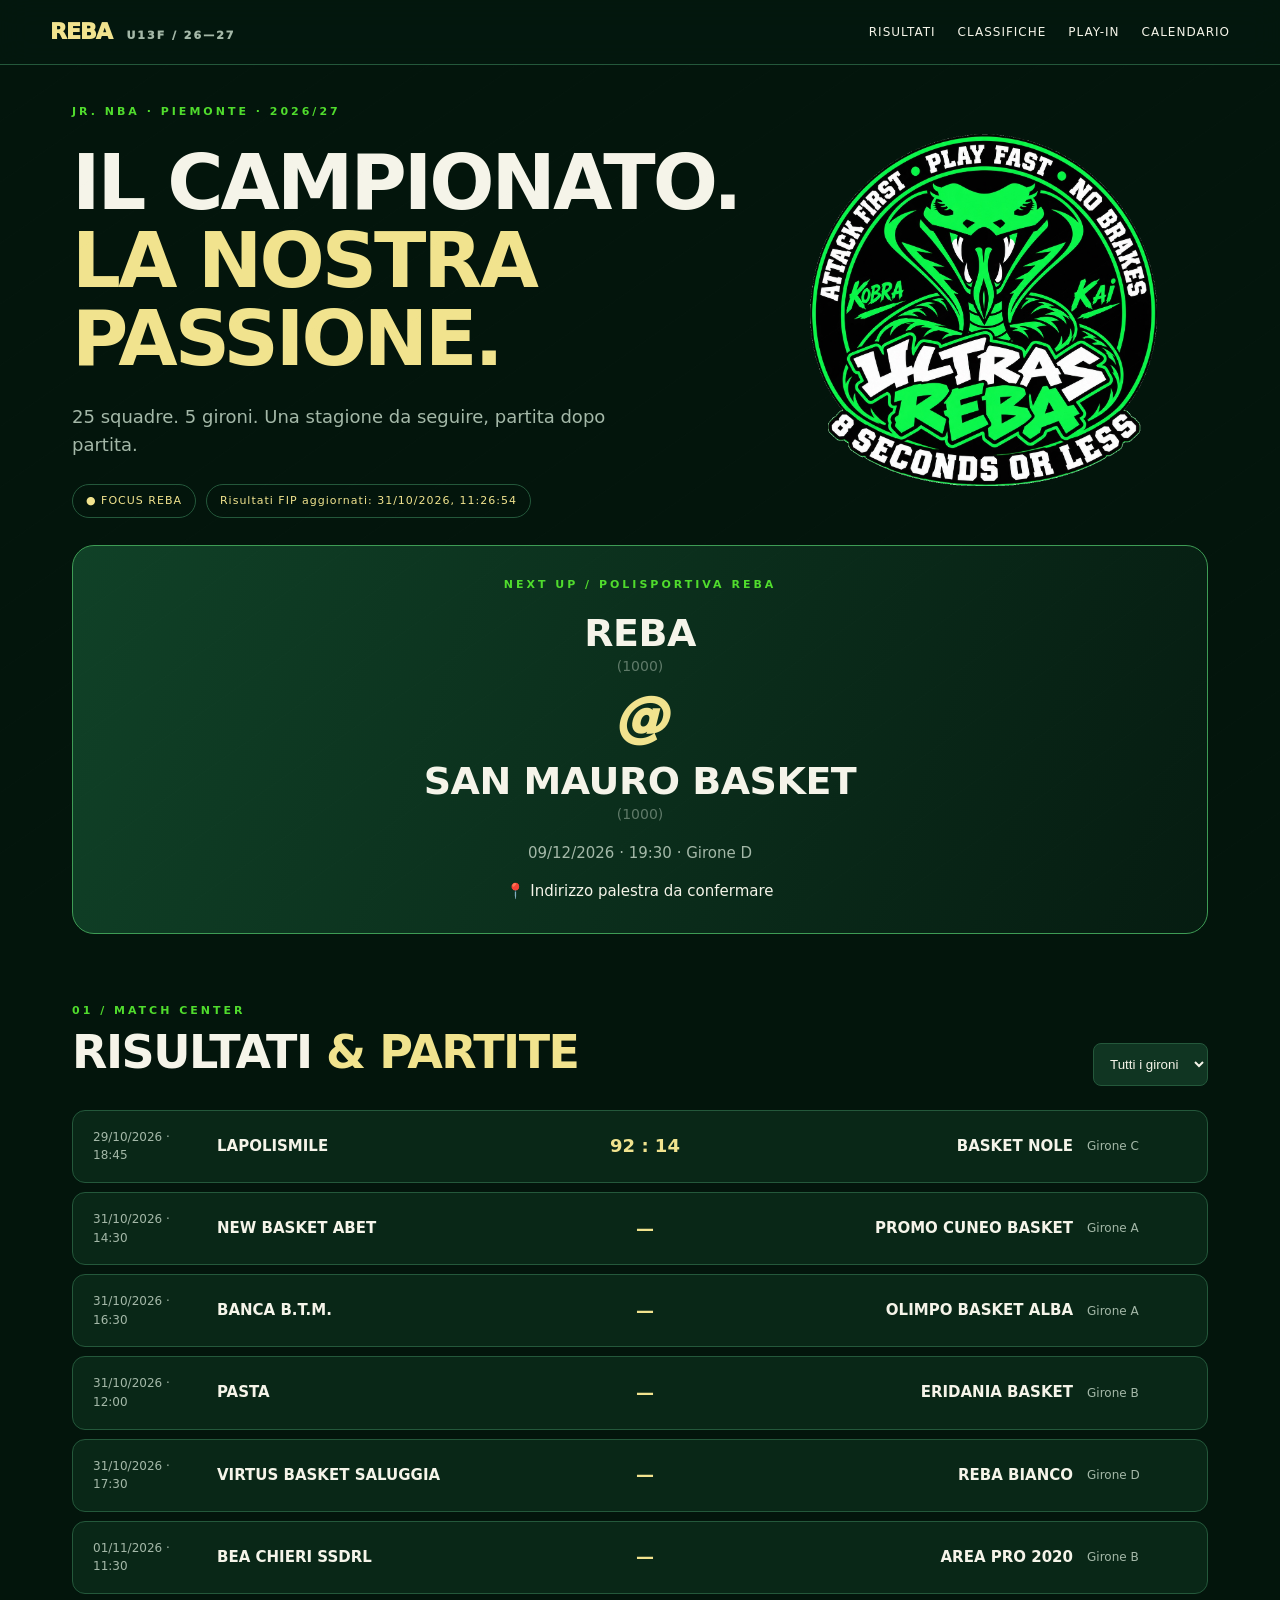
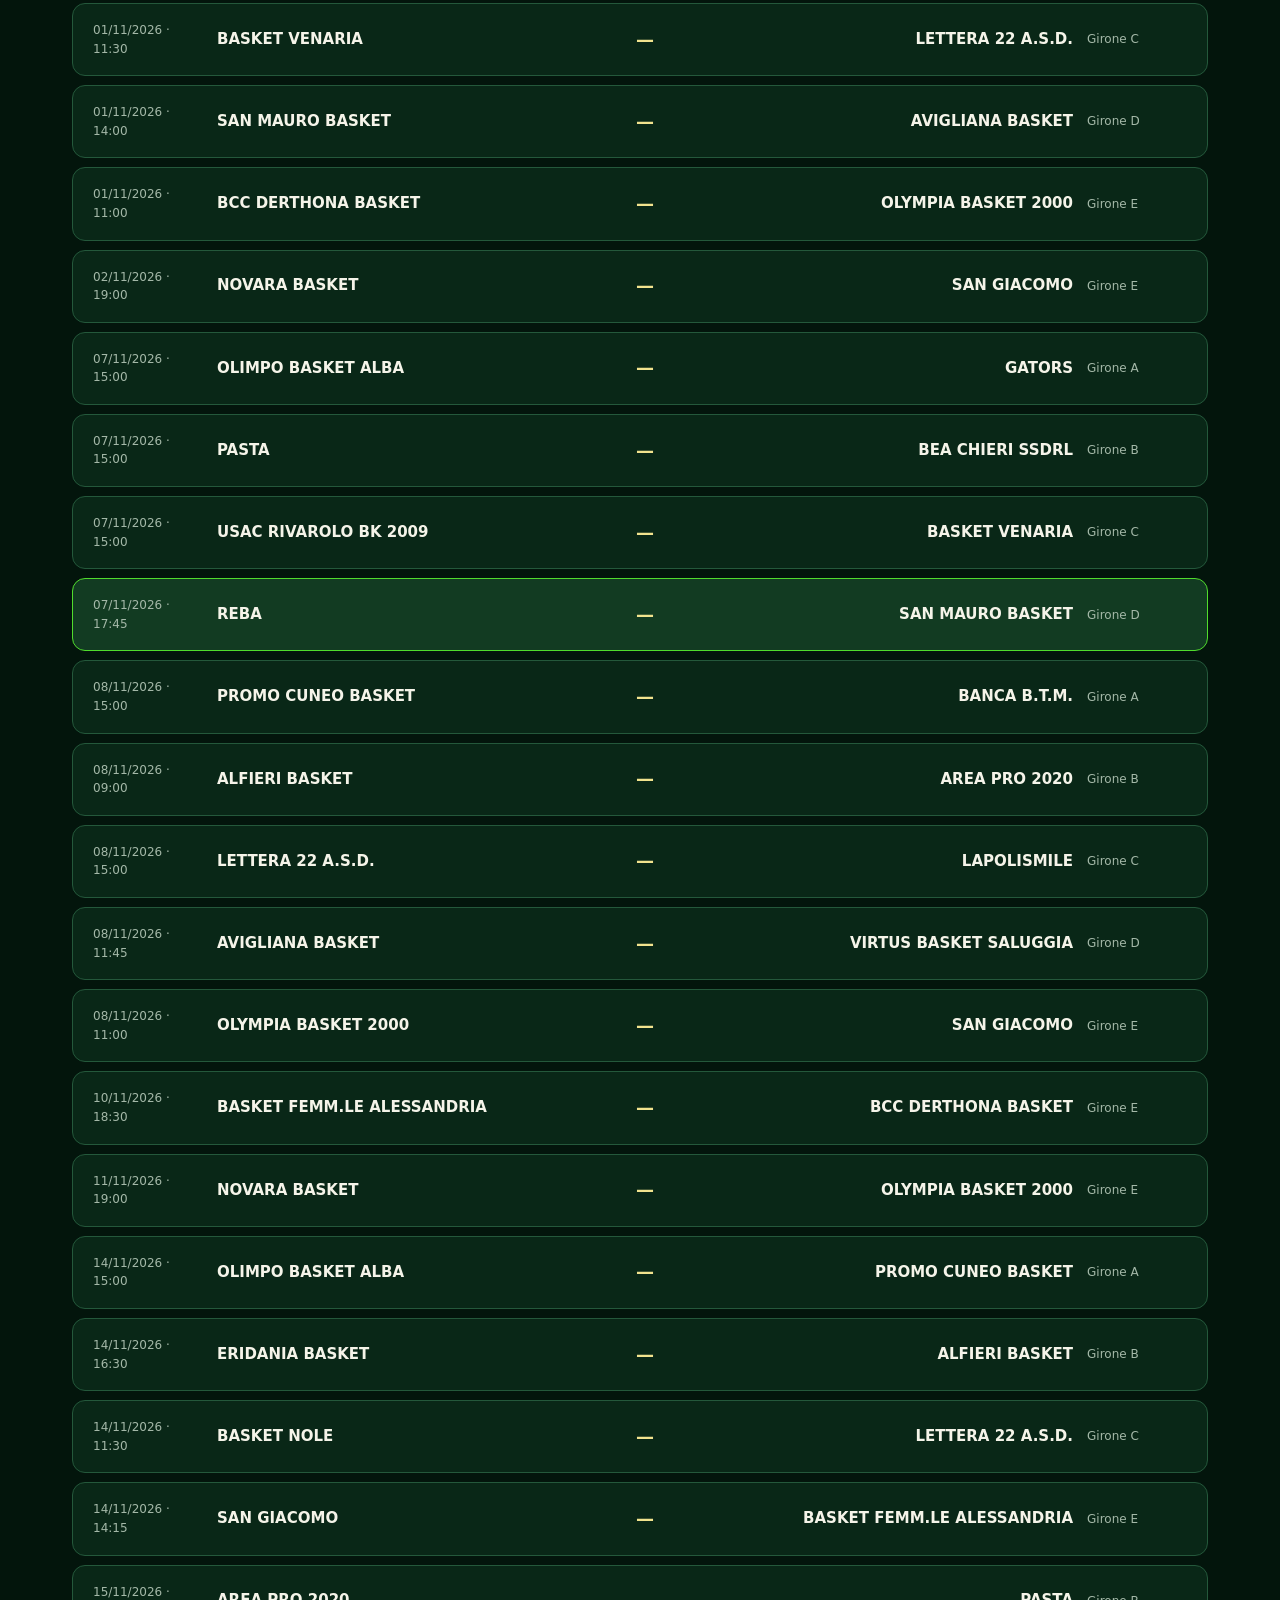
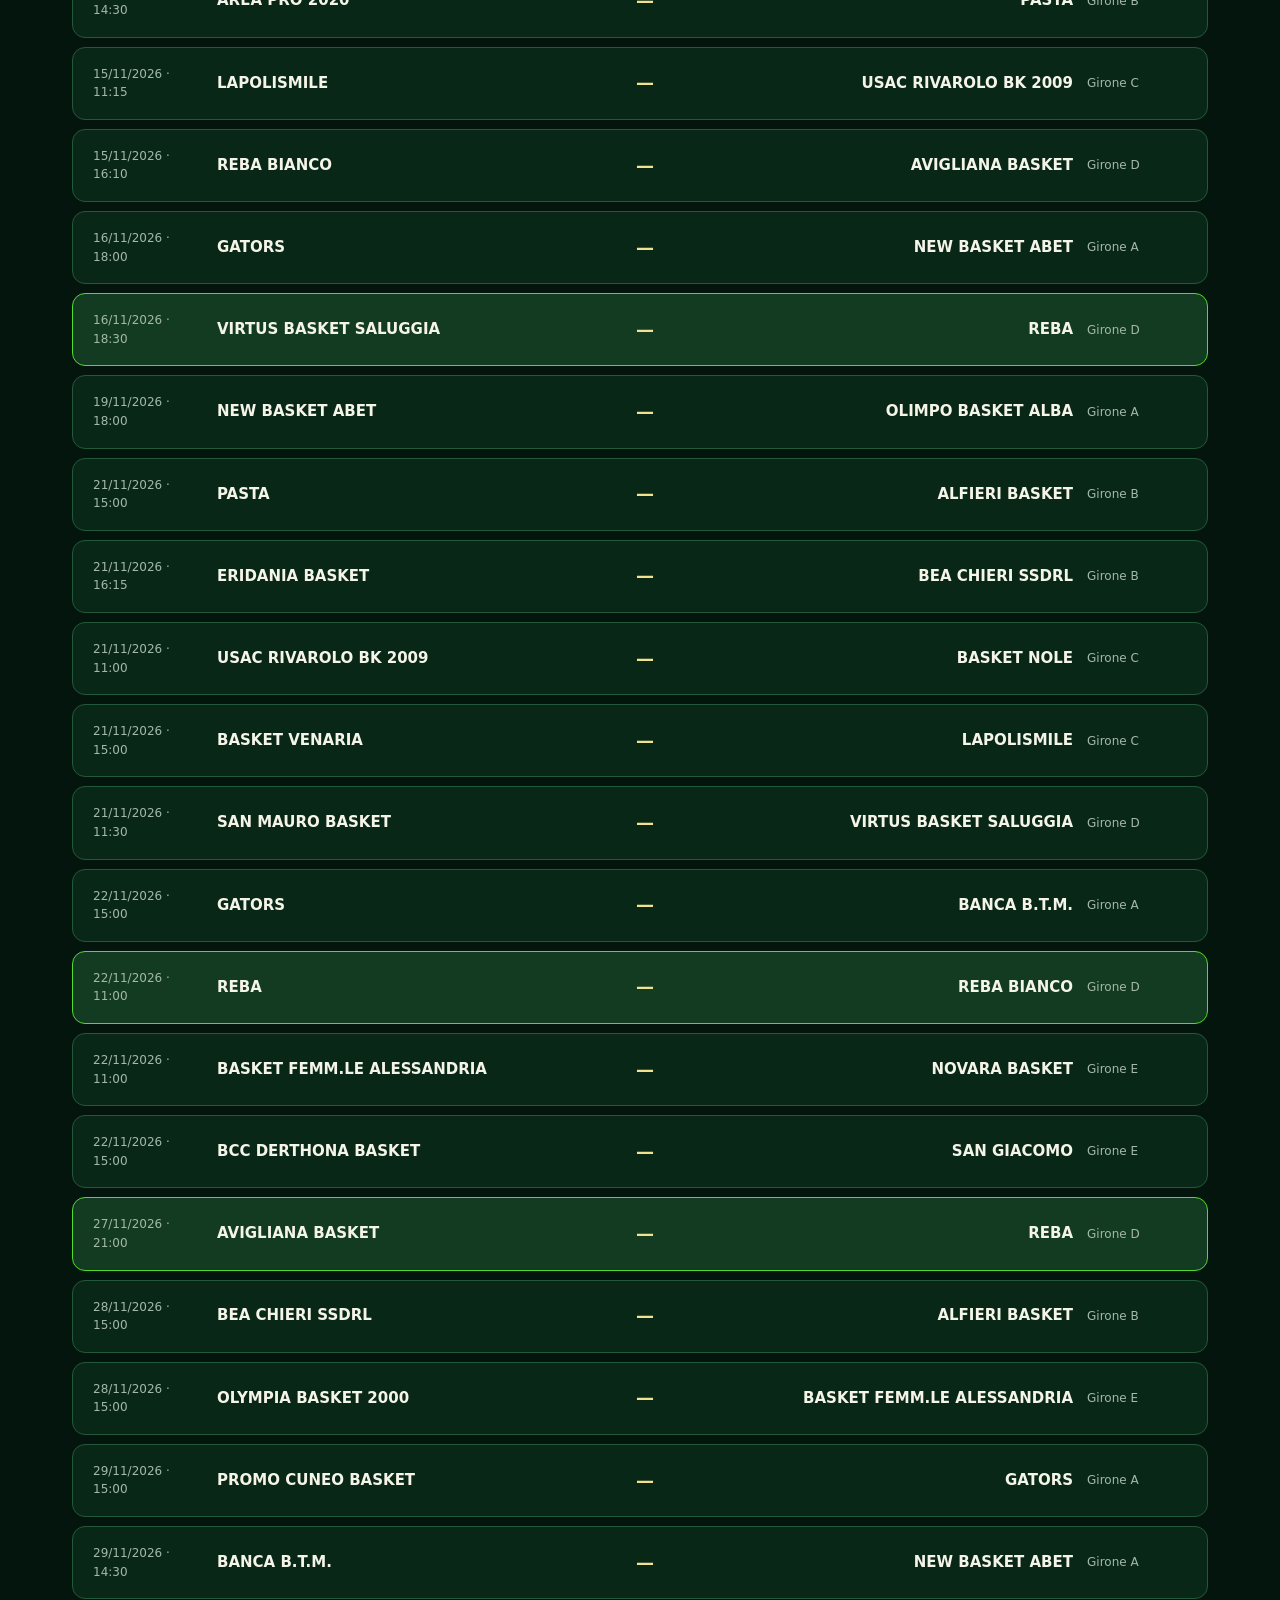
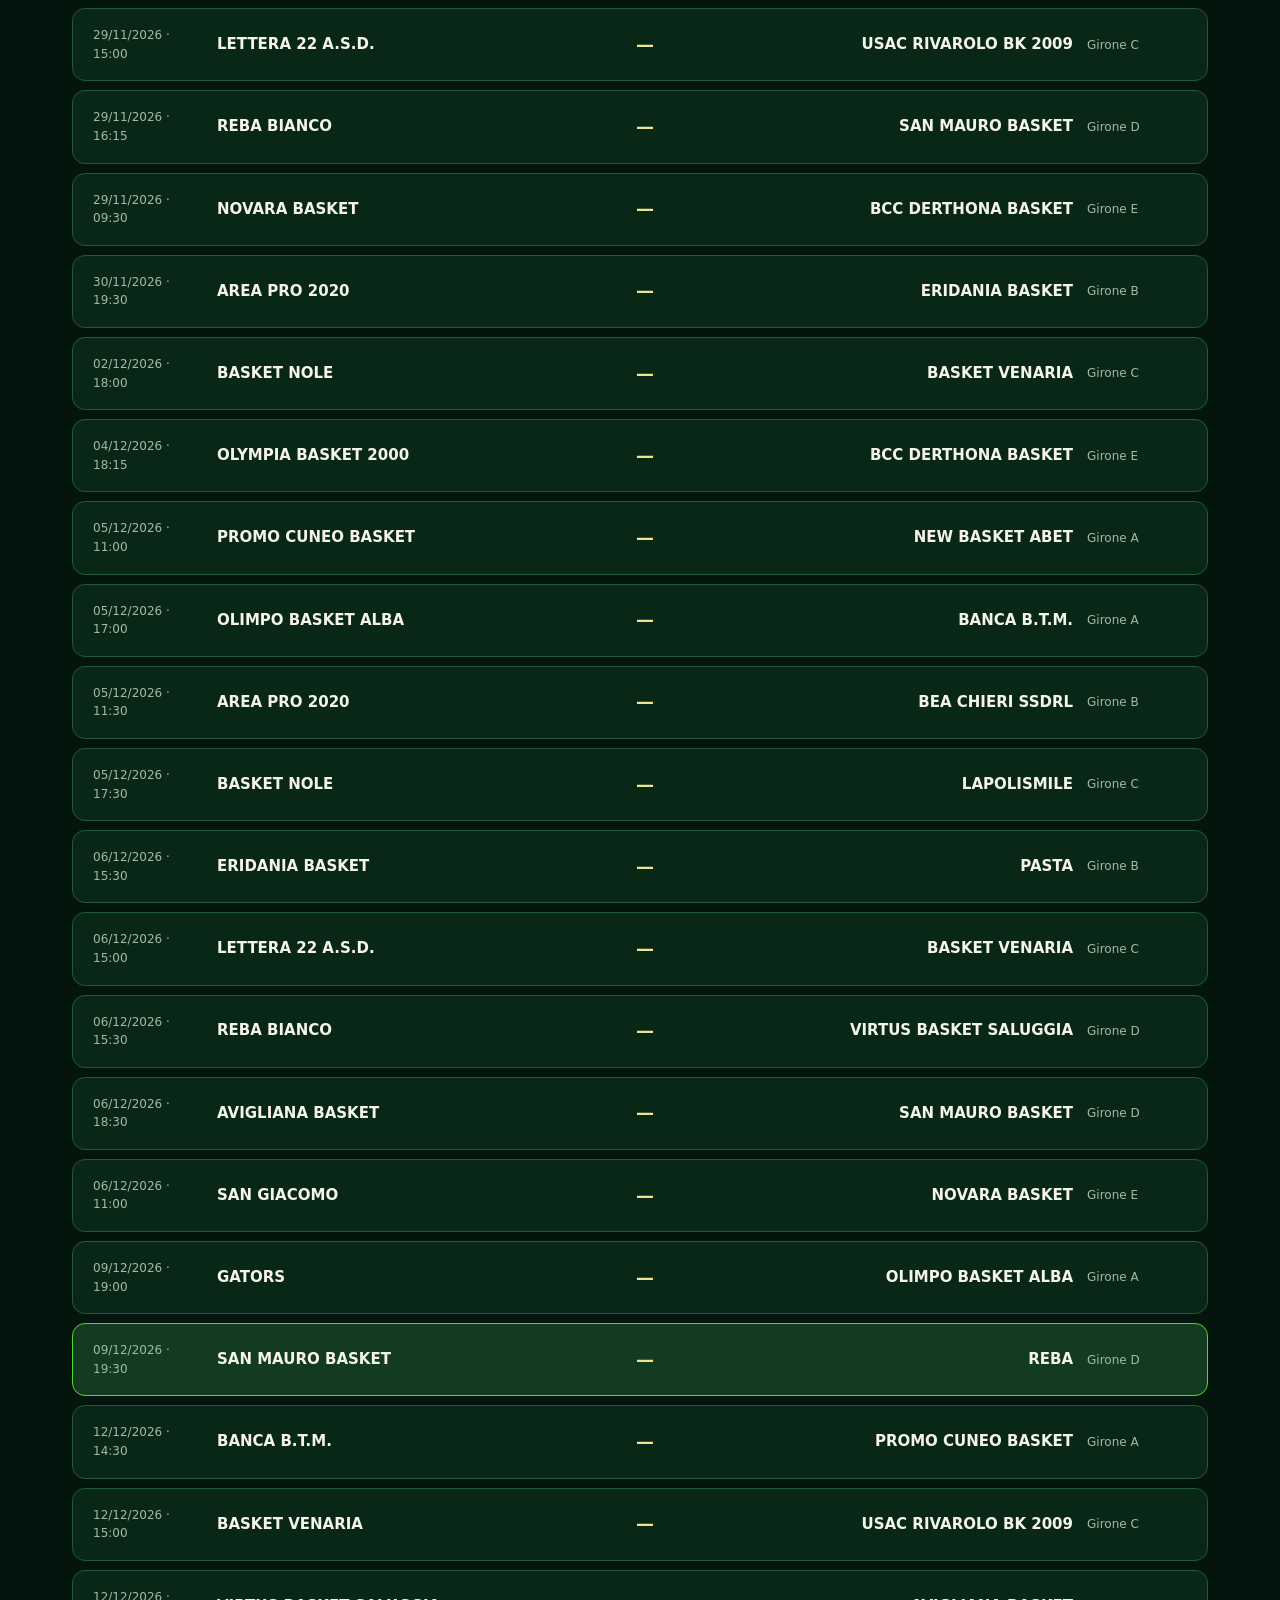
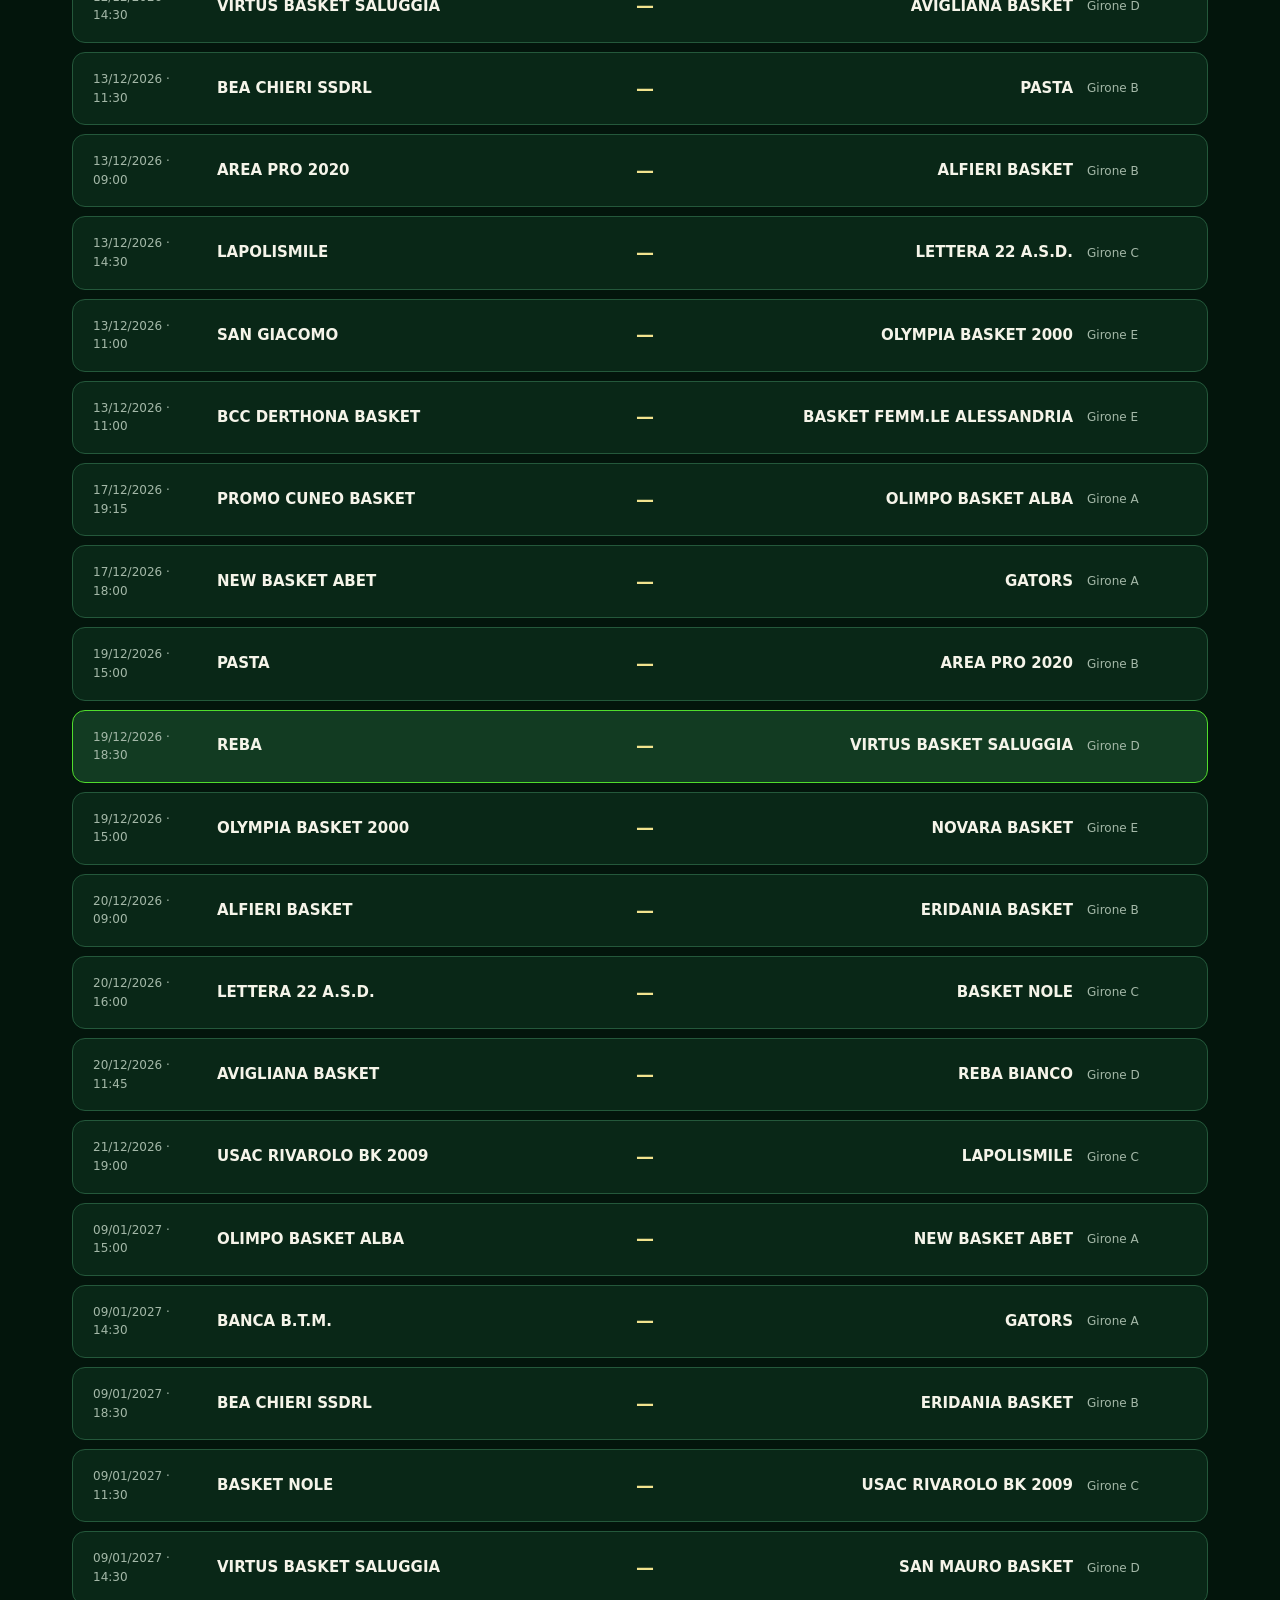
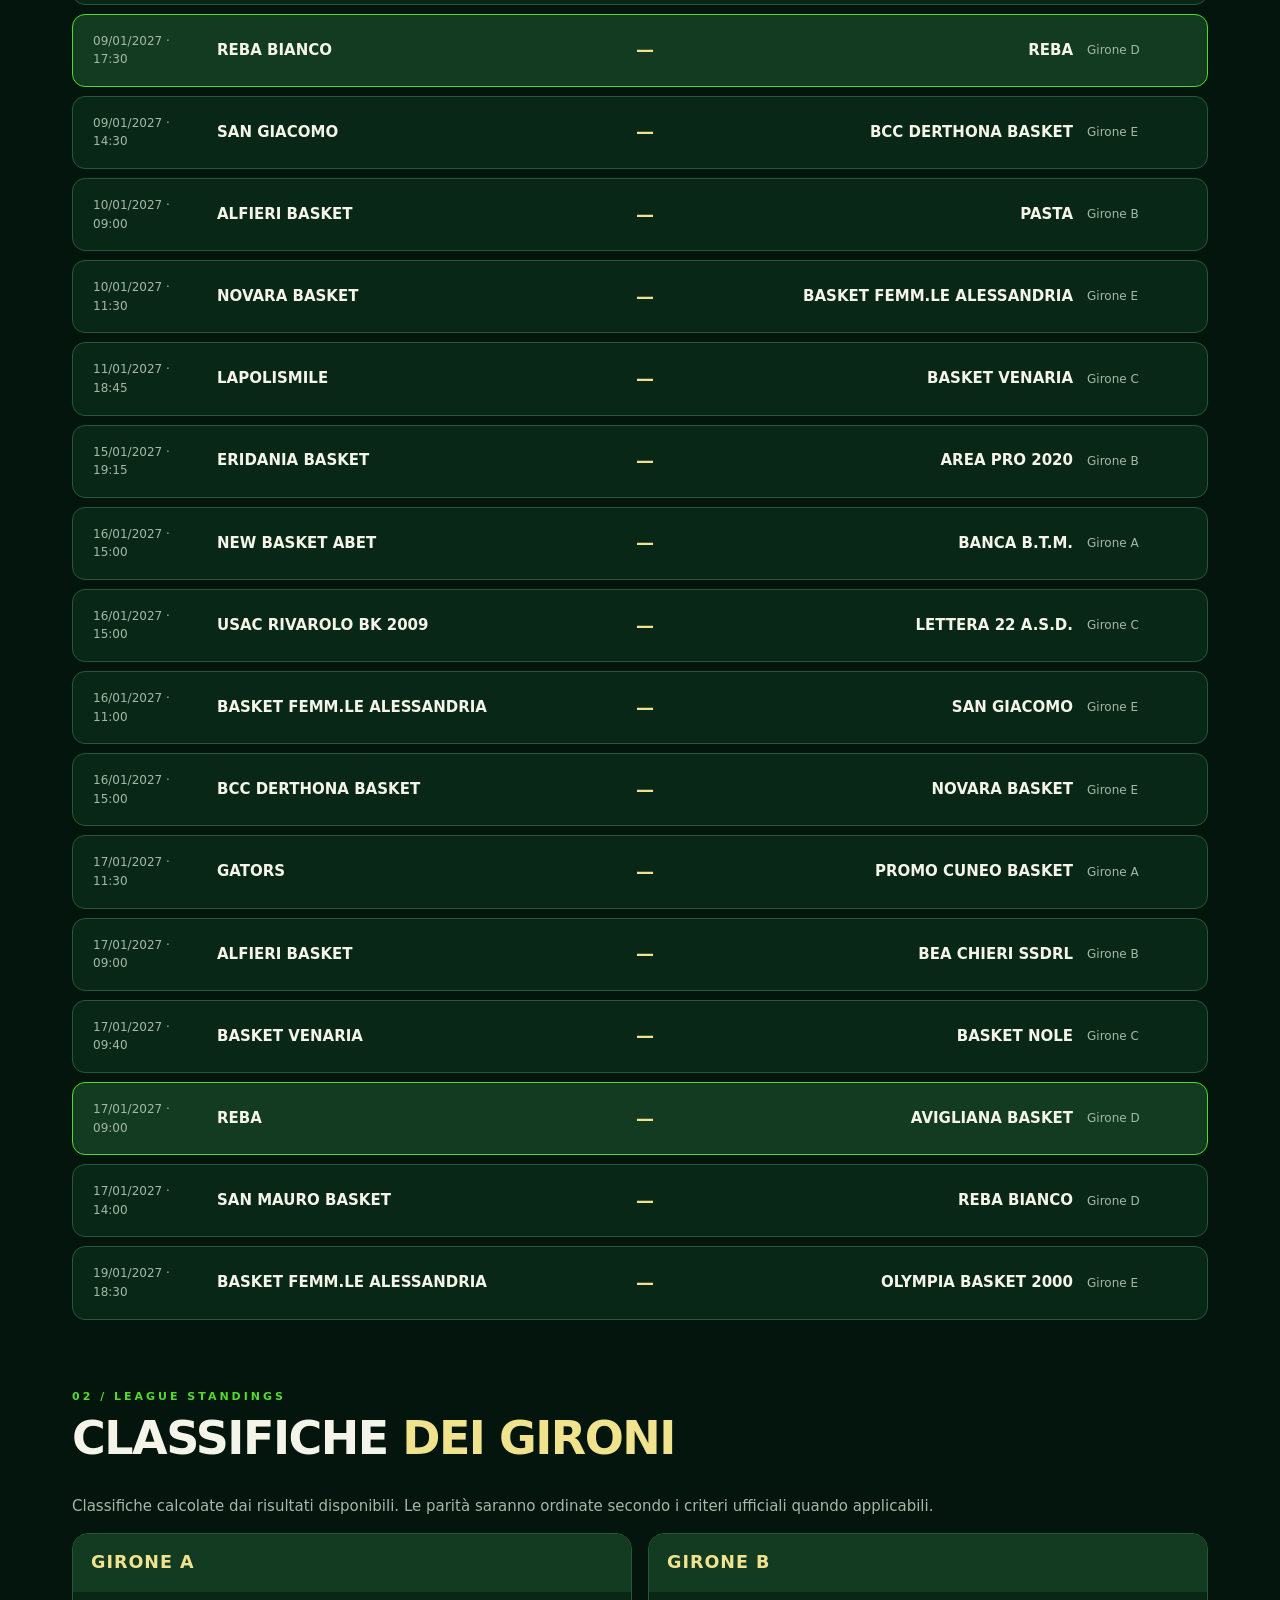
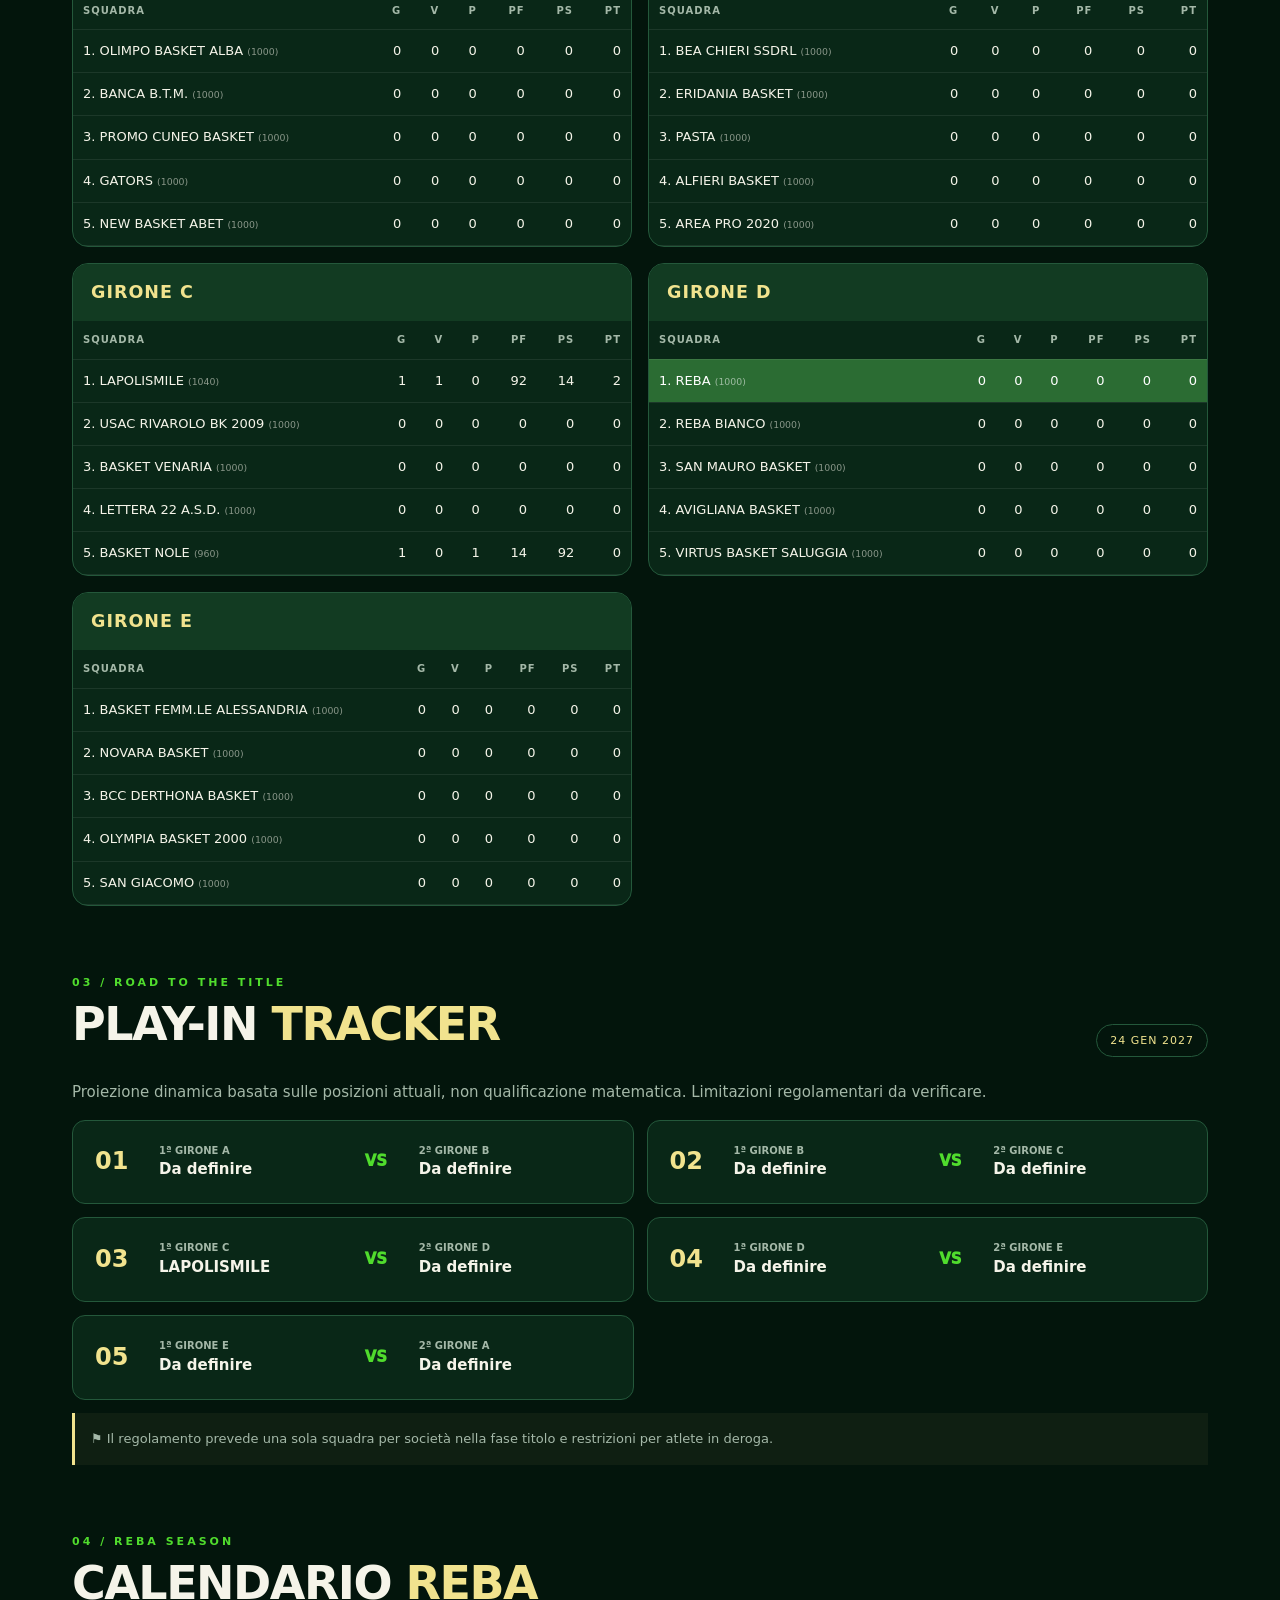
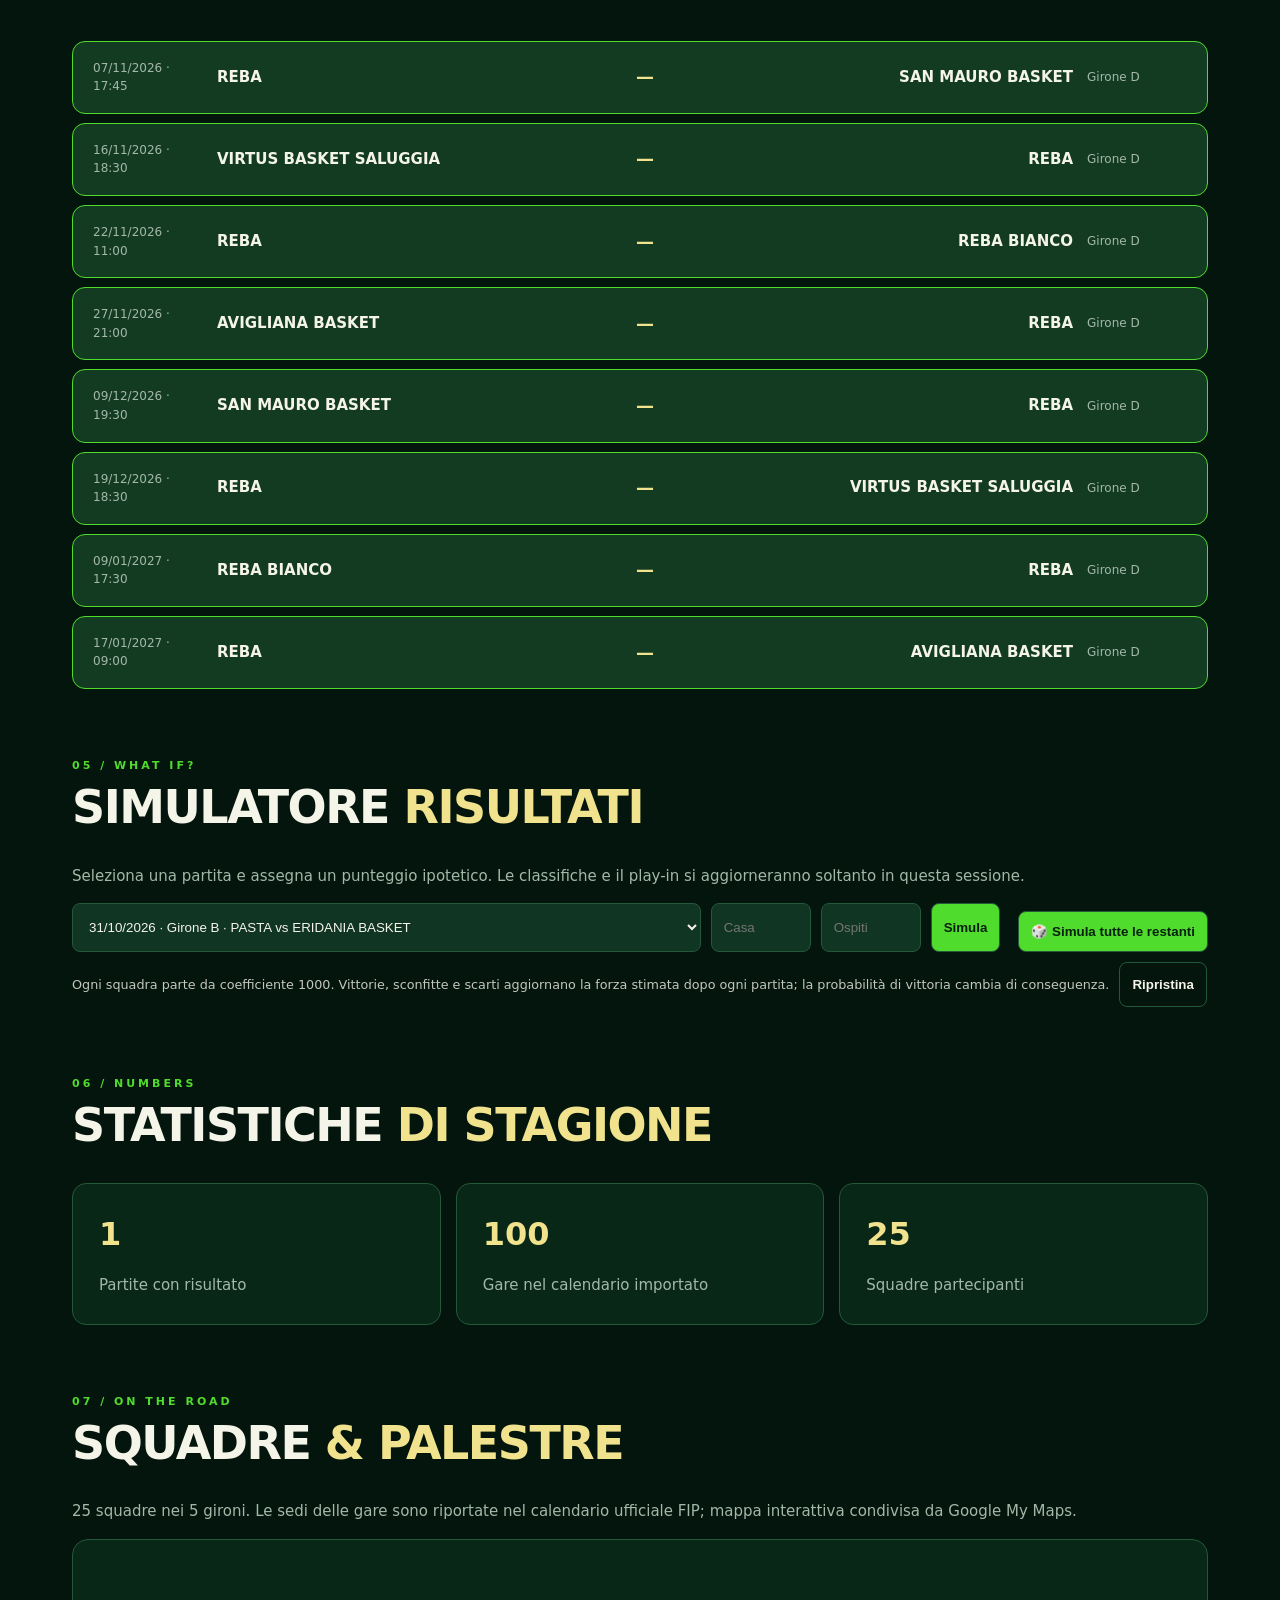
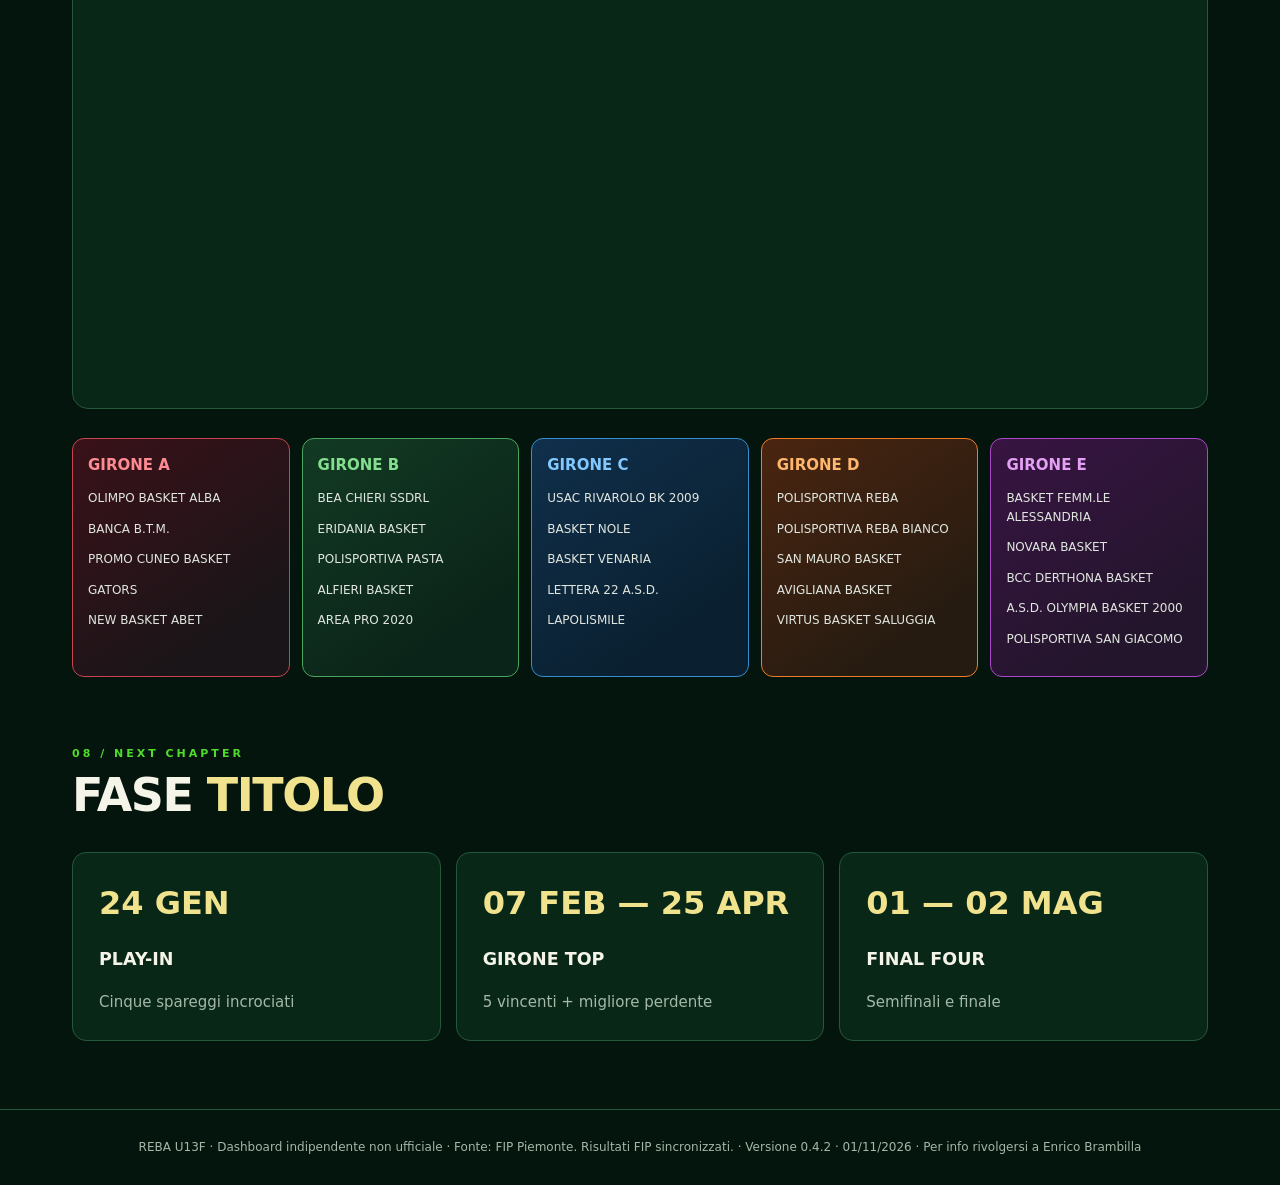
==== index.html @ 5c1f3c90 "Set REBA site version 0.4.2" ====
<!doctype html><html lang="it"><head><meta charset="utf-8"><meta name="viewport" content="width=device-width, initial-scale=1"><title>REBA | U13F Jr. NBA Piemonte</title><link rel="stylesheet" href="style.css"></head><body><header class="top"><a href="#home" class="brand">REBA <span>U13F / 26—27</span></a><nav><a href="#risultati">Risultati</a><a href="#classifiche">Classifiche</a><a href="#playin">Play-in</a><a href="#calendario">Calendario</a></nav></header><main><section id="home" class="hero"><div class="hero-text"><div class="eyebrow">JR. NBA · PIEMONTE · 2026/27</div><h1>IL CAMPIONATO.<br><em>LA NOSTRA PASSIONE.</em></h1><p>25 squadre. 5 gironi. Una stagione da seguire, partita dopo partita.</p><div class="pills"><span>● FOCUS REBA</span><span id="sync">Calendario FIP 23.10.2026</span></div></div><img class="logo" src="assets/Reba-logo.webp" alt="Logo Polisportiva REBA"></section><section class="feature"><div><div class="eyebrow">NEXT UP / POLISPORTIVA REBA</div><h2 id="nextTitle">Caricamento calendario…</h2><p id="nextInfo"></p></div><div class="big-vs">VS</div></section><section id="risultati"><div class="section-head"><div><div class="eyebrow">01 / MATCH CENTER</div><h2>RISULTATI <em>& PARTITE</em></h2></div><select id="matchGroup" aria-label="Filtra girone"><option value="all">Tutti i gironi</option></select></div><div id="matches" class="match-list"></div></section><section id="classifiche"><div class="section-head"><div><div class="eyebrow">02 / LEAGUE STANDINGS</div><h2>CLASSIFICHE <em>DEI GIRONI</em></h2></div></div><p class="hint">Classifiche calcolate dai risultati disponibili. Le parità saranno ordinate secondo i criteri ufficiali quando applicabili.</p><div id="tables" class="tables"></div></section><section id="playin"><div class="section-head"><div><div class="eyebrow">03 / ROAD TO THE TITLE</div><h2>PLAY-IN <em>TRACKER</em></h2></div><span class="date-badge">24 GEN 2027</span></div><p class="hint">Proiezione dinamica basata sulle posizioni attuali, non qualificazione matematica. Limitazioni regolamentari da verificare.</p><div id="bracket" class="bracket"></div><p class="note">⚑ Il regolamento prevede una sola squadra per società nella fase titolo e restrizioni per atlete in deroga.</p></section><section id="calendario"><div class="section-head"><div><div class="eyebrow">04 / REBA SEASON</div><h2>CALENDARIO <em>REBA</em></h2></div></div><div id="rebaGames" class="match-list"></div></section><section id="simulatore"><div class="section-head"><div><div class="eyebrow">05 / WHAT IF?</div><h2>SIMULATORE <em>RISULTATI</em></h2></div></div><p class="hint">Seleziona una partita e assegna un punteggio ipotetico. Le classifiche e il play-in si aggiorneranno soltanto in questa sessione.</p><div class="sim"><select id="simMatch"></select><input type="number" id="scoreHome" min="0" placeholder="Casa" aria-label="Punti squadra di casa"><input type="number" id="scoreAway" min="0" placeholder="Ospiti" aria-label="Punti squadra ospite"><button id="simulate">Simula</button><button id="reset" class="ghost">Ripristina</button></div><div id="simStatus" class="hint"></div></section><section id="statistiche"><div class="section-head"><div><div class="eyebrow">06 / NUMBERS</div><h2>STATISTICHE <em>DI STAGIONE</em></h2></div></div><div id="stats" class="stats"></div></section><section id="palestre"><div class="section-head"><div><div class="eyebrow">07 / ON THE ROAD</div><h2>SQUADRE <em>& PALESTRE</em></h2></div></div><p class="hint">25 squadre nei 5 gironi. Le sedi delle gare sono riportate nel calendario ufficiale FIP; mappa interattiva condivisa da Google My Maps.</p><iframe class="map-frame" title="Mappa delle palestre U13F Piemonte" loading="lazy" referrerpolicy="no-referrer-when-downgrade" src="https://www.google.com/maps/d/embed?mid=1JZEQtfkewoCIOnvi6FJE1i5hBzqazy4&amp;ll=44.91434599033553%2C8.146989349999973&amp;z=9"></iframe><div id="teams" class="team-grid"></div></section><section id="titolo"><div class="section-head"><div><div class="eyebrow">08 / NEXT CHAPTER</div><h2>FASE <em>TITOLO</em></h2></div></div><div class="phases"><div><b>24 GEN</b><h3>PLAY-IN</h3><p>Cinque spareggi incrociati</p></div><div><b>07 FEB — 25 APR</b><h3>GIRONE TOP</h3><p>5 vincenti + migliore perdente</p></div><div><b>01 — 02 MAG</b><h3>FINAL FOUR</h3><p>Semifinali e finale</p></div></div></section></main><footer>REBA U13F · Dashboard indipendente non ufficiale · Fonte: FIP Piemonte. <span id="status">Risultati FIP sincronizzati automaticamente.</span> <span class="site-version">· Versione 0.4.2 · 01/11/2026</span> · Per info rivolgersi a Enrico Brambilla</footer><script src="app.js"></script></body></html>
---- style.css ----
:root{--bg:#03150c;--panel:#092717;--panel2:#0d301d;--line:#24583b;--lime:#50dc2d;--cream:#f1e38e;--white:#f5f4e9;--muted:#a4b8a8}*{box-sizing:border-box}html{scroll-behavior:smooth}body{margin:0;background:var(--bg);color:var(--white);font:15px/1.55 system-ui,-apple-system,Segoe UI,sans-serif}body:before{content:"";position:fixed;inset:0;pointer-events:none;background:repeating-linear-gradient(145deg,transparent 0 48px,#ffffff05 49px 50px);opacity:.35}a{color:inherit;text-decoration:none}.top{position:sticky;top:0;z-index:5;display:flex;align-items:center;justify-content:space-between;padding:15px max(22px,calc((100vw - 1180px)/2));background:#04190fe9;backdrop-filter:blur(15px);border-bottom:1px solid var(--line)}.brand{font-size:22px;font-weight:1000;color:var(--cream);letter-spacing:-1px}.brand span{font-size:11px;letter-spacing:2px;color:var(--muted);margin-left:8px}.top nav{display:flex;gap:22px;font-size:12px;text-transform:uppercase;letter-spacing:1px}main{max-width:1180px;margin:auto;padding:0 22px}section{scroll-margin-top:90px;margin:68px 0}.hero{min-height:470px;display:grid;grid-template-columns:1.5fr 1fr;align-items:center;gap:20px;margin:10px 0 0}.hero h1{font-size:clamp(40px,6vw,82px);line-height:1.02;letter-spacing:-3px;margin:24px 0}.hero em,h2 em{font-style:normal;color:var(--cream)}.hero p{color:var(--muted);font-size:18px;max-width:540px}.logo{width:100%;max-height:420px;object-fit:contain;mix-blend-mode:normal;filter:none}.eyebrow{font-size:11px;font-weight:900;color:var(--lime);letter-spacing:3px}.pills{display:flex;gap:10px;flex-wrap:wrap;margin-top:26px}.pills span,.date-badge{padding:7px 13px;border:1px solid var(--line);border-radius:50px;font-size:11px;color:var(--cream);letter-spacing:1px}.feature{margin-top:0;background:linear-gradient(110deg,#104127,#061c11);border:1px solid #3e9c55;border-radius:22px;padding:30px 36px;display:flex;justify-content:space-between;align-items:center}.feature h2{font-size:clamp(22px,3vw,38px);margin:12px 0}.feature p,.hint{color:var(--muted)}.big-vs{font-size:65px;font-weight:1000;color:var(--cream);font-style:italic}.section-head{display:flex;justify-content:space-between;align-items:end;gap:20px;margin-bottom:24px}.section-head h2{font-size:clamp(26px,4vw,46px);letter-spacing:-1.5px;line-height:1.1;margin:8px 0}.match-list{display:grid;gap:9px}.match,.playcard{display:grid;grid-template-columns:110px 1fr 75px 1fr 100px;gap:14px;align-items:center;padding:17px 20px;border:1px solid var(--line);border-radius:13px;background:var(--panel);font-weight:700}.match .date{color:var(--muted);font-size:12px;font-weight:500}.match .away{text-align:right}.match .score{text-align:center;color:var(--cream);font-size:clamp(11px,2.6vw,18px);white-space:nowrap}.match.reba{border-color:var(--lime);background:#123b22}.tables{display:grid;grid-template-columns:repeat(2,minmax(0,1fr));gap:16px}.table-card{background:var(--panel);border:1px solid var(--line);border-radius:16px;overflow:hidden}.table-card h3{margin:0;padding:15px 18px;background:#123b22;color:var(--cream);letter-spacing:1px}.table-scroll{overflow-x:auto}table{border-collapse:collapse;width:100%;font-size:13px}th,td{padding:11px 10px;border-bottom:1px solid #ffffff14;text-align:right;white-space:nowrap}th:first-child,td:first-child{text-align:left}th{color:var(--muted);font-size:10px;letter-spacing:1px}tr.highlight{background:#2b6c33;color:#fff}.bracket{display:grid;grid-template-columns:repeat(2,minmax(0,1fr));gap:13px}.playcard{grid-template-columns:50px 1fr 40px 1fr;padding:22px}.playcard strong{color:var(--cream);font-size:24px}.playcard .vs{color:var(--lime);font-weight:1000}.playcard small{display:block;color:var(--muted);font-size:10px}.note{padding:16px;border-left:3px solid var(--cream);background:#f1e38e0c;color:var(--muted);font-size:13px}.sim{display:flex;flex-wrap:wrap;gap:10px}.sim select{flex:1 1 320px}.sim input{width:100px}select,input,button{padding:12px;background:#103522;color:var(--white);border:1px solid var(--line);border-radius:8px}button{background:var(--lime);color:#05200d;font-weight:900;cursor:pointer}.ghost{background:transparent;color:var(--white)}.stats,.phases{display:grid;grid-template-columns:repeat(3,1fr);gap:15px}.stats>div,.phases>div{padding:26px;background:var(--panel);border:1px solid var(--line);border-radius:14px}.stats b,.phases b{font-size:32px;color:var(--cream)}.stats p,.phases p{color:var(--muted);margin-bottom:0}.team-grid{display:grid;grid-template-columns:repeat(5,1fr);gap:12px}.team-grid>div{padding:15px;background:var(--panel);border:1px solid var(--line);border-radius:12px}.team-grid b{color:var(--cream)}.team-grid p{font-size:12px;color:var(--muted)}footer{border-top:1px solid var(--line);padding:28px;text-align:center;color:var(--muted);font-size:12px}@media(max-width:800px){.top nav{gap:10px;font-size:10px}.hero{grid-template-columns:1fr;min-height:0;padding-top:60px}.logo{display:block;width:min(60vw,210px);height:auto;max-width:210px;max-height:none;object-fit:contain;justify-self:center;margin:4px auto 8px}.tables,.bracket{grid-template-columns:1fr}.team-grid{grid-template-columns:repeat(2,1fr)}.stats,.phases{grid-template-columns:1fr}.match{grid-template-columns:65px 1fr 48px 1fr;gap:8px;padding:12px;font-size:11px}.match .date{font-size:10px}.match .meta{display:none}.playcard{grid-template-columns:35px 1fr 25px 1fr;padding:15px;font-size:12px}.feature{padding:20px}.big-vs{font-size:38px}}@media(max-width:430px){.top{flex-wrap:wrap;gap:8px}.top nav{width:100%;justify-content:space-between}.hero h1{letter-spacing:-1.5px}.team-grid{grid-template-columns:1fr 1fr}}

.map-frame{width:100%;height:470px;border:1px solid var(--line);border-radius:16px;margin-bottom:22px;background:var(--panel)}
/* v0.3.4 — Colori gironi coerenti con Google My Maps; solo riquadri sotto la mappa. */
#teams > div:nth-child(1){background:linear-gradient(145deg,#3a1119,#1a1518 78%);border-color:#c84450}
#teams > div:nth-child(1) b{color:#ff8b92}
#teams > div:nth-child(2){background:linear-gradient(145deg,#123a23,#0b2419 78%);border-color:#48a65e}
#teams > div:nth-child(2) b{color:#83df8f}
#teams > div:nth-child(3){background:linear-gradient(145deg,#102f4b,#0a2030 78%);border-color:#358ed0}
#teams > div:nth-child(3) b{color:#82c8ff}
#teams > div:nth-child(4){background:linear-gradient(145deg,#4a2510,#261b11 78%);border-color:#ec7c26}
#teams > div:nth-child(4) b{color:#ffb66d}
#teams > div:nth-child(5){background:linear-gradient(145deg,#381442,#23152c 78%);border-color:#ae48cb}
#teams > div:nth-child(5) b{color:#e4a0f5}
#teams > div p{color:#e0e6df}

/* Next match: centered vertical scoreboard */
.feature{display:flex;flex-direction:column;align-items:center;text-align:center;gap:0}
.feature>div:first-child{width:100%;min-width:0}
.feature h2#nextTitle{display:flex;flex-direction:column;align-items:center;gap:6px;font-size:clamp(23px,4vw,38px);line-height:1.16;letter-spacing:-.5px;margin:18px 0}
.next-team{display:block;max-width:100%;overflow-wrap:normal}
.next-team .elo-rating{font-size:.42em;vertical-align:middle;white-space:nowrap;letter-spacing:0;font-weight:400}
.next-vs{display:block;font-size:clamp(34px,6vw,54px);font-weight:1000;font-style:italic;color:var(--cream);line-height:1.1;margin:6px 0}
.feature>.big-vs{display:none}
@media(max-width:800px){.feature h2#nextTitle{font-size:clamp(21px,5.5vw,30px)}.feature{padding:24px 18px}.next-vs{font-size:42px}}

/* Team coefficient displayed below the team name. */
.feature h2#nextTitle .next-rating{display:block;line-height:1.2;margin-top:3px}
.feature h2#nextTitle .next-rating .elo-rating{display:block;font-size:14px;line-height:1.25;letter-spacing:0;font-weight:500;color:var(--muted)}
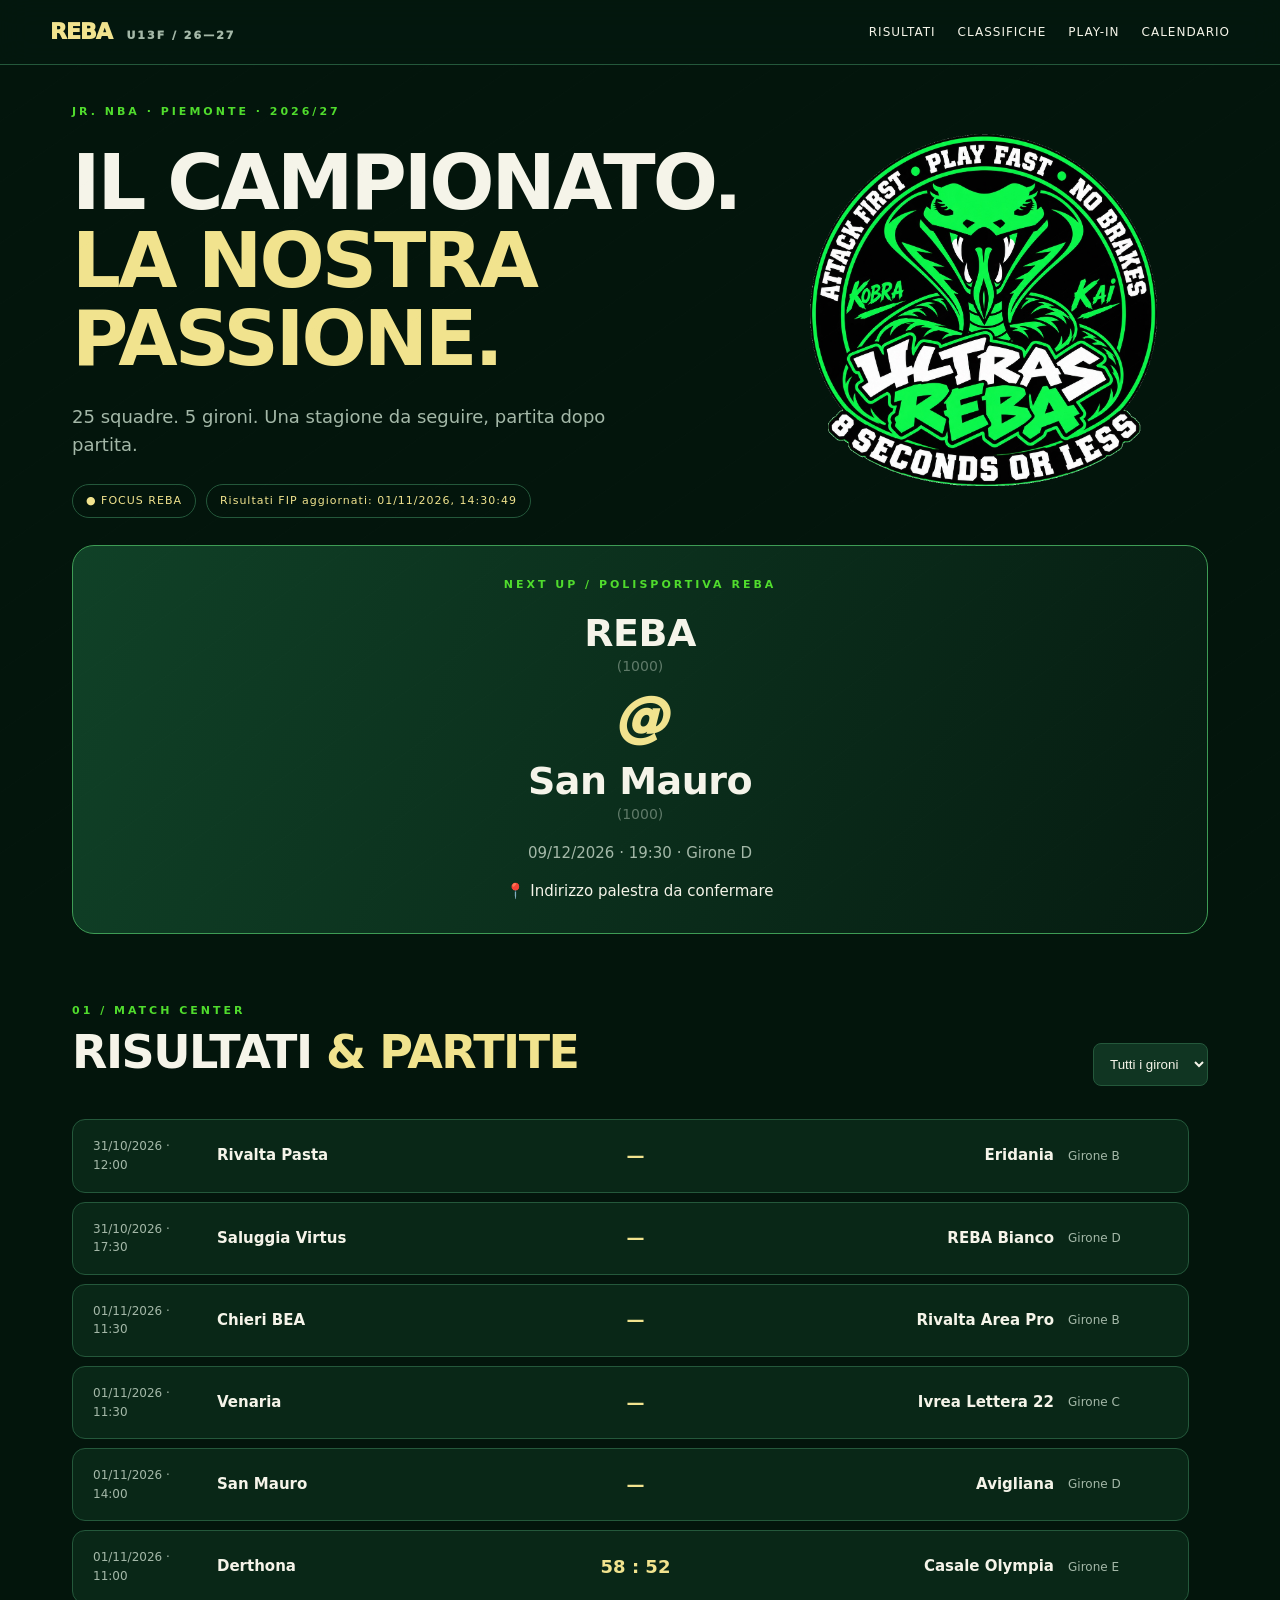
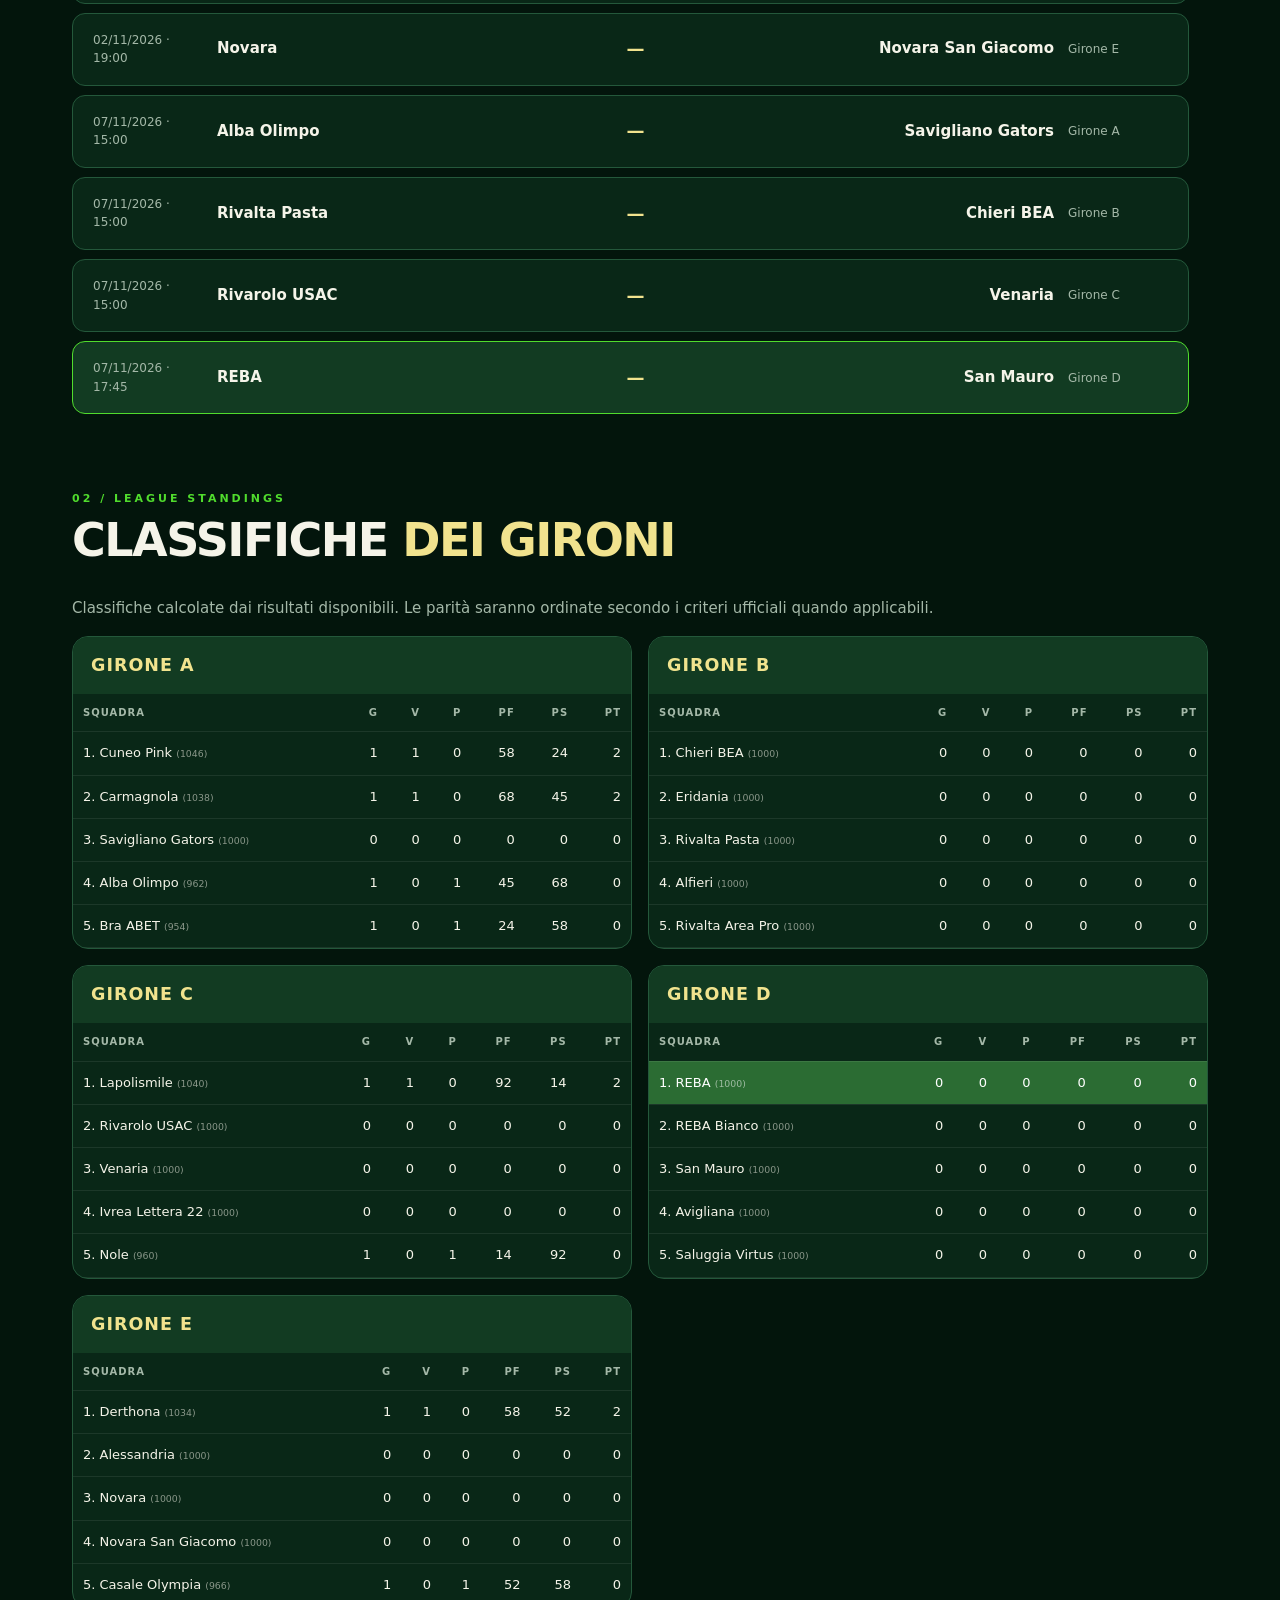
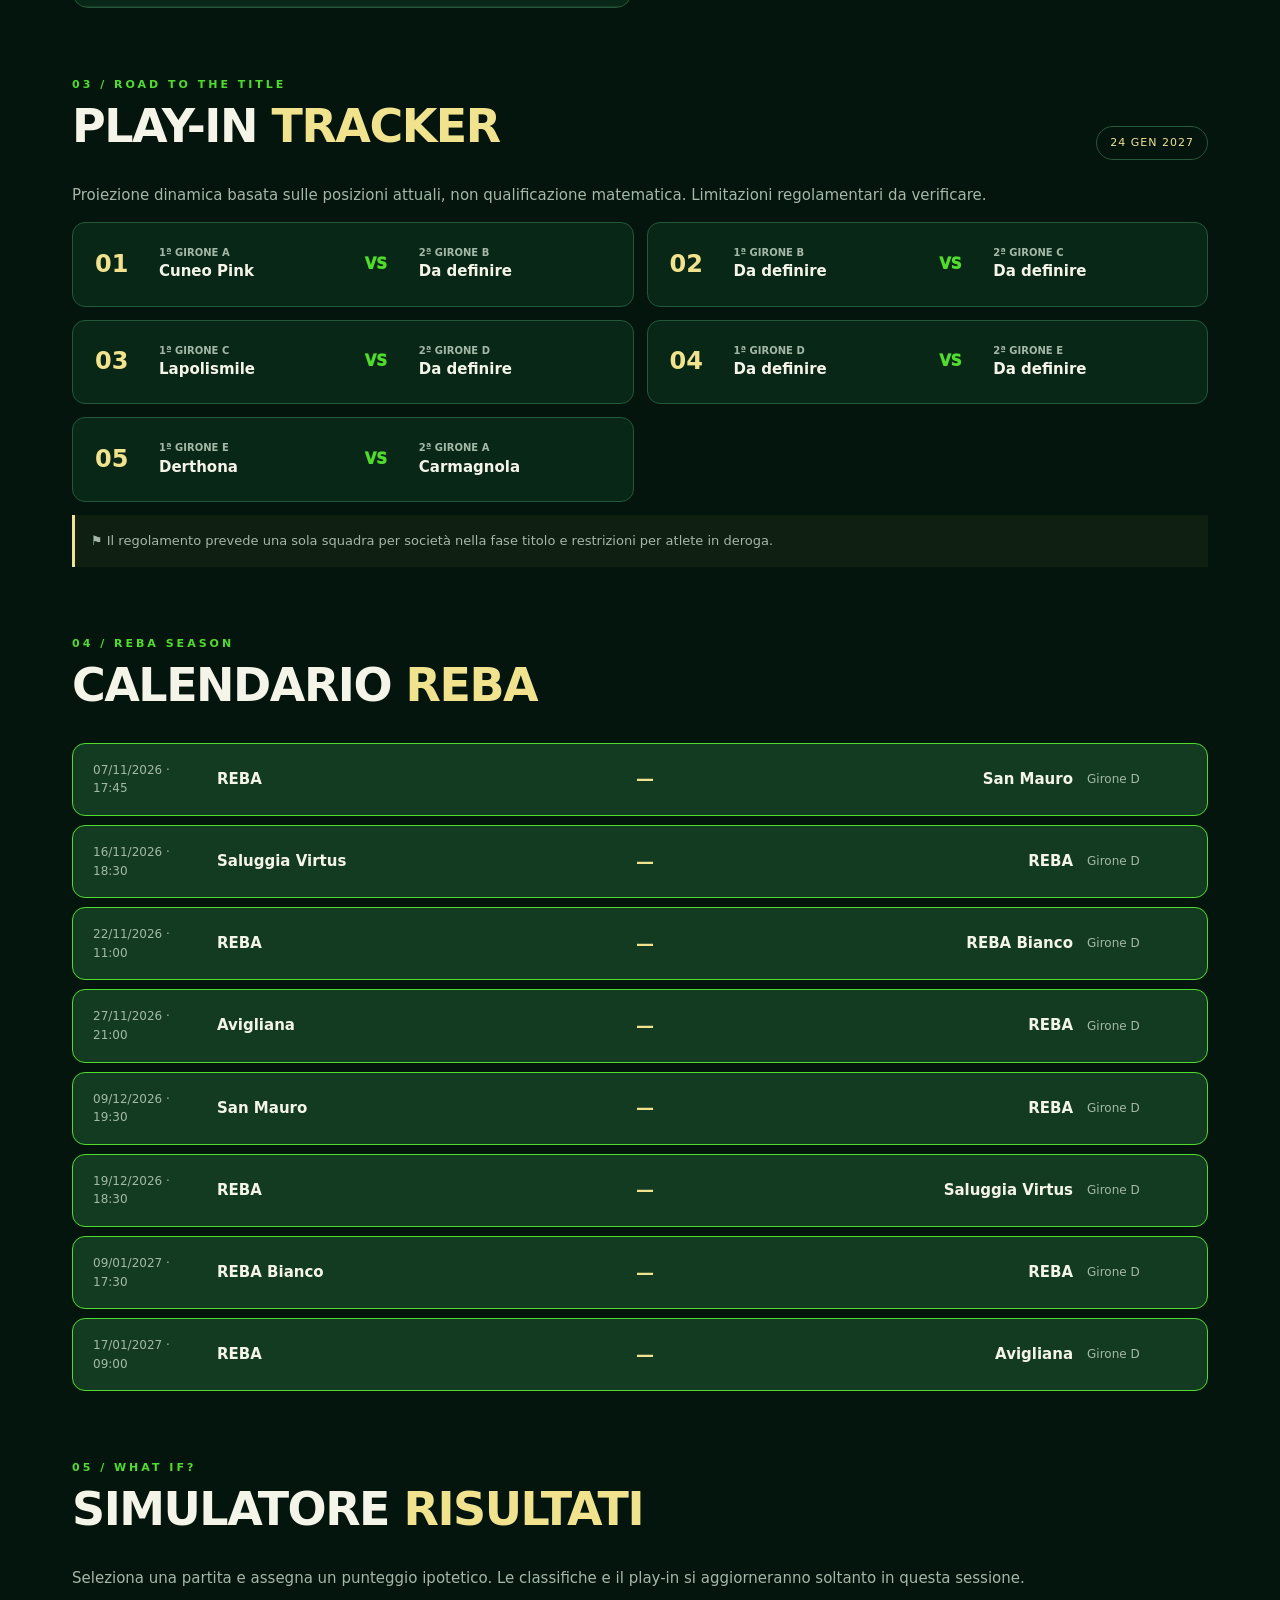
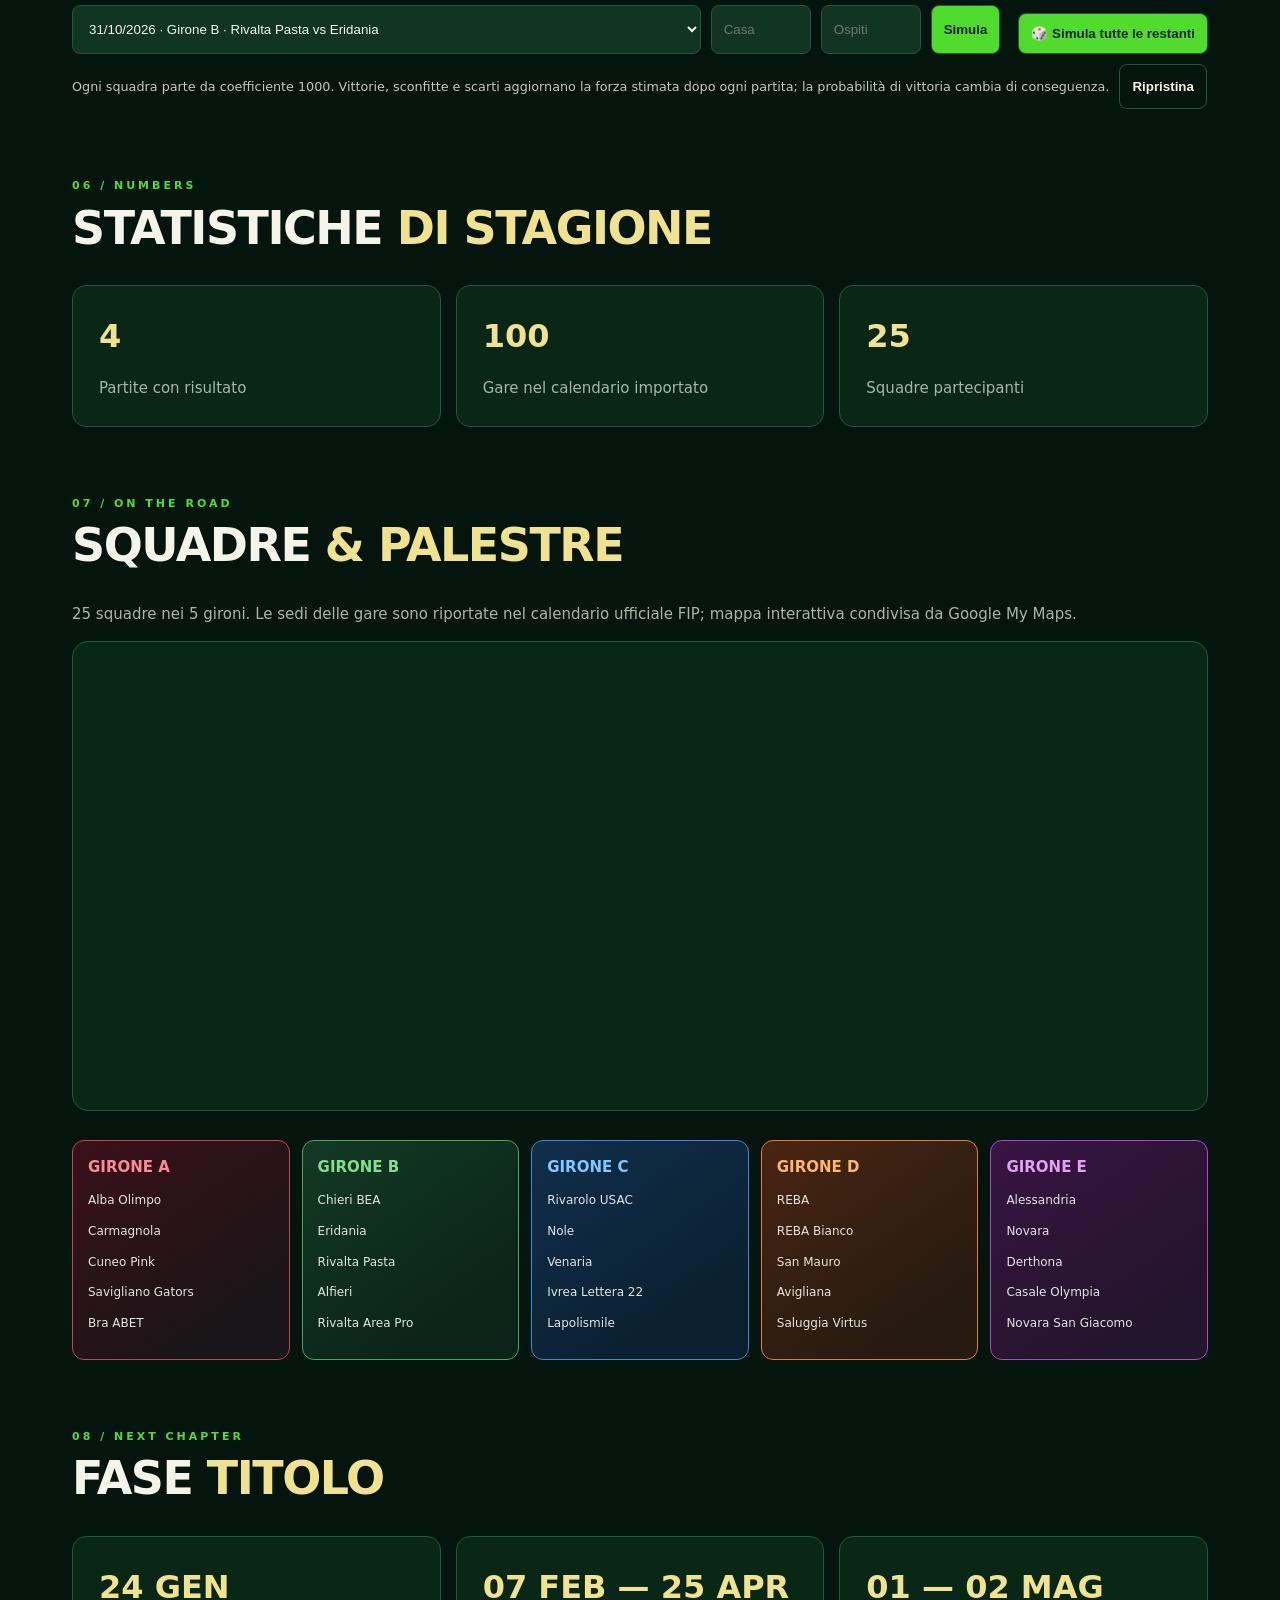
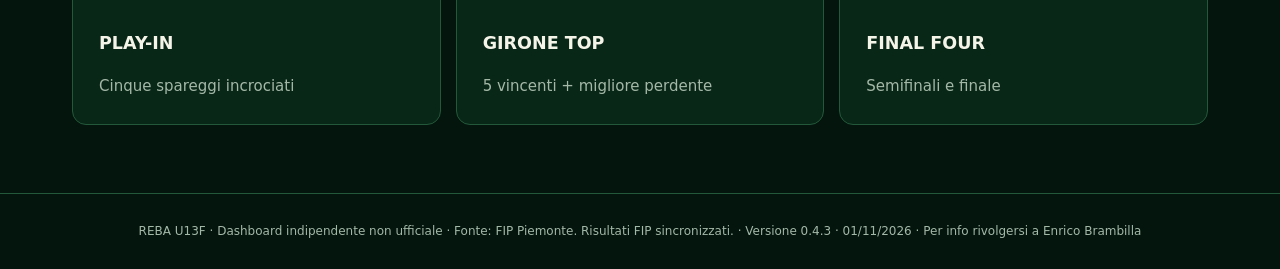
==== commit 7abeb5e0: "Release REBA version 0.4.3" ====
--- a/index.html
+++ b/index.html
@@ -1 +1 @@
-<!doctype html><html lang="it"><head><meta charset="utf-8"><meta name="viewport" content="width=device-width, initial-scale=1"><title>REBA | U13F Jr. NBA Piemonte</title><link rel="stylesheet" href="style.css"></head><body><header class="top"><a href="#home" class="brand">REBA <span>U13F / 26—27</span></a><nav><a href="#risultati">Risultati</a><a href="#classifiche">Classifiche</a><a href="#playin">Play-in</a><a href="#calendario">Calendario</a></nav></header><main><section id="home" class="hero"><div class="hero-text"><div class="eyebrow">JR. NBA · PIEMONTE · 2026/27</div><h1>IL CAMPIONATO.<br><em>LA NOSTRA PASSIONE.</em></h1><p>25 squadre. 5 gironi. Una stagione da seguire, partita dopo partita.</p><div class="pills"><span>● FOCUS REBA</span><span id="sync">Calendario FIP 23.10.2026</span></div></div><img class="logo" src="assets/Reba-logo.webp" alt="Logo Polisportiva REBA"></section><section class="feature"><div><div class="eyebrow">NEXT UP / POLISPORTIVA REBA</div><h2 id="nextTitle">Caricamento calendario…</h2><p id="nextInfo"></p></div><div class="big-vs">VS</div></section><section id="risultati"><div class="section-head"><div><div class="eyebrow">01 / MATCH CENTER</div><h2>RISULTATI <em>& PARTITE</em></h2></div><select id="matchGroup" aria-label="Filtra girone"><option value="all">Tutti i gironi</option></select></div><div id="matches" class="match-list"></div></section><section id="classifiche"><div class="section-head"><div><div class="eyebrow">02 / LEAGUE STANDINGS</div><h2>CLASSIFICHE <em>DEI GIRONI</em></h2></div></div><p class="hint">Classifiche calcolate dai risultati disponibili. Le parità saranno ordinate secondo i criteri ufficiali quando applicabili.</p><div id="tables" class="tables"></div></section><section id="playin"><div class="section-head"><div><div class="eyebrow">03 / ROAD TO THE TITLE</div><h2>PLAY-IN <em>TRACKER</em></h2></div><span class="date-badge">24 GEN 2027</span></div><p class="hint">Proiezione dinamica basata sulle posizioni attuali, non qualificazione matematica. Limitazioni regolamentari da verificare.</p><div id="bracket" class="bracket"></div><p class="note">⚑ Il regolamento prevede una sola squadra per società nella fase titolo e restrizioni per atlete in deroga.</p></section><section id="calendario"><div class="section-head"><div><div class="eyebrow">04 / REBA SEASON</div><h2>CALENDARIO <em>REBA</em></h2></div></div><div id="rebaGames" class="match-list"></div></section><section id="simulatore"><div class="section-head"><div><div class="eyebrow">05 / WHAT IF?</div><h2>SIMULATORE <em>RISULTATI</em></h2></div></div><p class="hint">Seleziona una partita e assegna un punteggio ipotetico. Le classifiche e il play-in si aggiorneranno soltanto in questa sessione.</p><div class="sim"><select id="simMatch"></select><input type="number" id="scoreHome" min="0" placeholder="Casa" aria-label="Punti squadra di casa"><input type="number" id="scoreAway" min="0" placeholder="Ospiti" aria-label="Punti squadra ospite"><button id="simulate">Simula</button><button id="reset" class="ghost">Ripristina</button></div><div id="simStatus" class="hint"></div></section><section id="statistiche"><div class="section-head"><div><div class="eyebrow">06 / NUMBERS</div><h2>STATISTICHE <em>DI STAGIONE</em></h2></div></div><div id="stats" class="stats"></div></section><section id="palestre"><div class="section-head"><div><div class="eyebrow">07 / ON THE ROAD</div><h2>SQUADRE <em>& PALESTRE</em></h2></div></div><p class="hint">25 squadre nei 5 gironi. Le sedi delle gare sono riportate nel calendario ufficiale FIP; mappa interattiva condivisa da Google My Maps.</p><iframe class="map-frame" title="Mappa delle palestre U13F Piemonte" loading="lazy" referrerpolicy="no-referrer-when-downgrade" src="https://www.google.com/maps/d/embed?mid=1JZEQtfkewoCIOnvi6FJE1i5hBzqazy4&amp;ll=44.91434599033553%2C8.146989349999973&amp;z=9"></iframe><div id="teams" class="team-grid"></div></section><section id="titolo"><div class="section-head"><div><div class="eyebrow">08 / NEXT CHAPTER</div><h2>FASE <em>TITOLO</em></h2></div></div><div class="phases"><div><b>24 GEN</b><h3>PLAY-IN</h3><p>Cinque spareggi incrociati</p></div><div><b>07 FEB — 25 APR</b><h3>GIRONE TOP</h3><p>5 vincenti + migliore perdente</p></div><div><b>01 — 02 MAG</b><h3>FINAL FOUR</h3><p>Semifinali e finale</p></div></div></section></main><footer>REBA U13F · Dashboard indipendente non ufficiale · Fonte: FIP Piemonte. <span id="status">Risultati FIP sincronizzati automaticamente.</span> <span class="site-version">· Versione 0.4.2 · 01/11/2026</span> · Per info rivolgersi a Enrico Brambilla</footer><script src="app.js"></script></body></html>
+<!doctype html><html lang="it"><head><meta charset="utf-8"><meta name="viewport" content="width=device-width, initial-scale=1"><title>REBA | U13F Jr. NBA Piemonte</title><link rel="stylesheet" href="style.css"></head><body><header class="top"><a href="#home" class="brand">REBA <span>U13F / 26—27</span></a><nav><a href="#risultati">Risultati</a><a href="#classifiche">Classifiche</a><a href="#playin">Play-in</a><a href="#calendario">Calendario</a></nav></header><main><section id="home" class="hero"><div class="hero-text"><div class="eyebrow">JR. NBA · PIEMONTE · 2026/27</div><h1>IL CAMPIONATO.<br><em>LA NOSTRA PASSIONE.</em></h1><p>25 squadre. 5 gironi. Una stagione da seguire, partita dopo partita.</p><div class="pills"><span>● FOCUS REBA</span><span id="sync">Calendario FIP 23.10.2026</span></div></div><img class="logo" src="assets/Reba-logo.webp" alt="Logo Polisportiva REBA"></section><section class="feature"><div><div class="eyebrow">NEXT UP / POLISPORTIVA REBA</div><h2 id="nextTitle">Caricamento calendario…</h2><p id="nextInfo"></p></div><div class="big-vs">VS</div></section><section id="risultati"><div class="section-head"><div><div class="eyebrow">01 / MATCH CENTER</div><h2>RISULTATI <em>& PARTITE</em></h2></div><select id="matchGroup" aria-label="Filtra girone"><option value="all">Tutti i gironi</option></select></div><div id="matches" class="match-list"></div></section><section id="classifiche"><div class="section-head"><div><div class="eyebrow">02 / LEAGUE STANDINGS</div><h2>CLASSIFICHE <em>DEI GIRONI</em></h2></div></div><p class="hint">Classifiche calcolate dai risultati disponibili. Le parità saranno ordinate secondo i criteri ufficiali quando applicabili.</p><div id="tables" class="tables"></div></section><section id="playin"><div class="section-head"><div><div class="eyebrow">03 / ROAD TO THE TITLE</div><h2>PLAY-IN <em>TRACKER</em></h2></div><span class="date-badge">24 GEN 2027</span></div><p class="hint">Proiezione dinamica basata sulle posizioni attuali, non qualificazione matematica. Limitazioni regolamentari da verificare.</p><div id="bracket" class="bracket"></div><p class="note">⚑ Il regolamento prevede una sola squadra per società nella fase titolo e restrizioni per atlete in deroga.</p></section><section id="calendario"><div class="section-head"><div><div class="eyebrow">04 / REBA SEASON</div><h2>CALENDARIO <em>REBA</em></h2></div></div><div id="rebaGames" class="match-list"></div></section><section id="simulatore"><div class="section-head"><div><div class="eyebrow">05 / WHAT IF?</div><h2>SIMULATORE <em>RISULTATI</em></h2></div></div><p class="hint">Seleziona una partita e assegna un punteggio ipotetico. Le classifiche e il play-in si aggiorneranno soltanto in questa sessione.</p><div class="sim"><select id="simMatch"></select><input type="number" id="scoreHome" min="0" placeholder="Casa" aria-label="Punti squadra di casa"><input type="number" id="scoreAway" min="0" placeholder="Ospiti" aria-label="Punti squadra ospite"><button id="simulate">Simula</button><button id="reset" class="ghost">Ripristina</button></div><div id="simStatus" class="hint"></div></section><section id="statistiche"><div class="section-head"><div><div class="eyebrow">06 / NUMBERS</div><h2>STATISTICHE <em>DI STAGIONE</em></h2></div></div><div id="stats" class="stats"></div></section><section id="palestre"><div class="section-head"><div><div class="eyebrow">07 / ON THE ROAD</div><h2>SQUADRE <em>& PALESTRE</em></h2></div></div><p class="hint">25 squadre nei 5 gironi. Le sedi delle gare sono riportate nel calendario ufficiale FIP; mappa interattiva condivisa da Google My Maps.</p><iframe class="map-frame" title="Mappa delle palestre U13F Piemonte" loading="lazy" referrerpolicy="no-referrer-when-downgrade" src="https://www.google.com/maps/d/embed?mid=1JZEQtfkewoCIOnvi6FJE1i5hBzqazy4&amp;ll=44.91434599033553%2C8.146989349999973&amp;z=9"></iframe><div id="teams" class="team-grid"></div></section><section id="titolo"><div class="section-head"><div><div class="eyebrow">08 / NEXT CHAPTER</div><h2>FASE <em>TITOLO</em></h2></div></div><div class="phases"><div><b>24 GEN</b><h3>PLAY-IN</h3><p>Cinque spareggi incrociati</p></div><div><b>07 FEB — 25 APR</b><h3>GIRONE TOP</h3><p>5 vincenti + migliore perdente</p></div><div><b>01 — 02 MAG</b><h3>FINAL FOUR</h3><p>Semifinali e finale</p></div></div></section></main><footer>REBA U13F · Dashboard indipendente non ufficiale · Fonte: FIP Piemonte. <span id="status">Risultati FIP sincronizzati automaticamente.</span> <span class="site-version">· Versione 0.4.3 · 01/11/2026</span> · Per info rivolgersi a Enrico Brambilla</footer><script src="app.js"></script></body></html>
--- a/style.css
+++ b/style.css
@@ -27,3 +27,10 @@
 /* Team coefficient displayed below the team name. */
 .feature h2#nextTitle .next-rating{display:block;line-height:1.2;margin-top:3px}
 .feature h2#nextTitle .next-rating .elo-rating{display:block;font-size:14px;line-height:1.25;letter-spacing:0;font-weight:500;color:var(--muted)}
+
+/* REBA 0.4.3: scrollable match center, 12 rows at a time. */
+#matches.match-list{--match-row-height:76px;max-height:calc(12 * var(--match-row-height));overflow-y:auto;overscroll-behavior-y:contain;scrollbar-gutter:stable;align-content:start;display:flex;flex-direction:column;gap:9px;padding-right:4px}
+#matches .match{flex:0 0 auto;min-height:67px;box-sizing:border-box}
+#matches .match.fresh-result{border-color:#77f64e;background:#194c28;box-shadow:inset 4px 0 0 #91ff5e}
+#matches .match.fresh-result .score{color:#b8ff8c;font-weight:900}
+@media(max-width:800px){#matches.match-list{--match-row-height:71px}#matches .match{min-height:62px}}
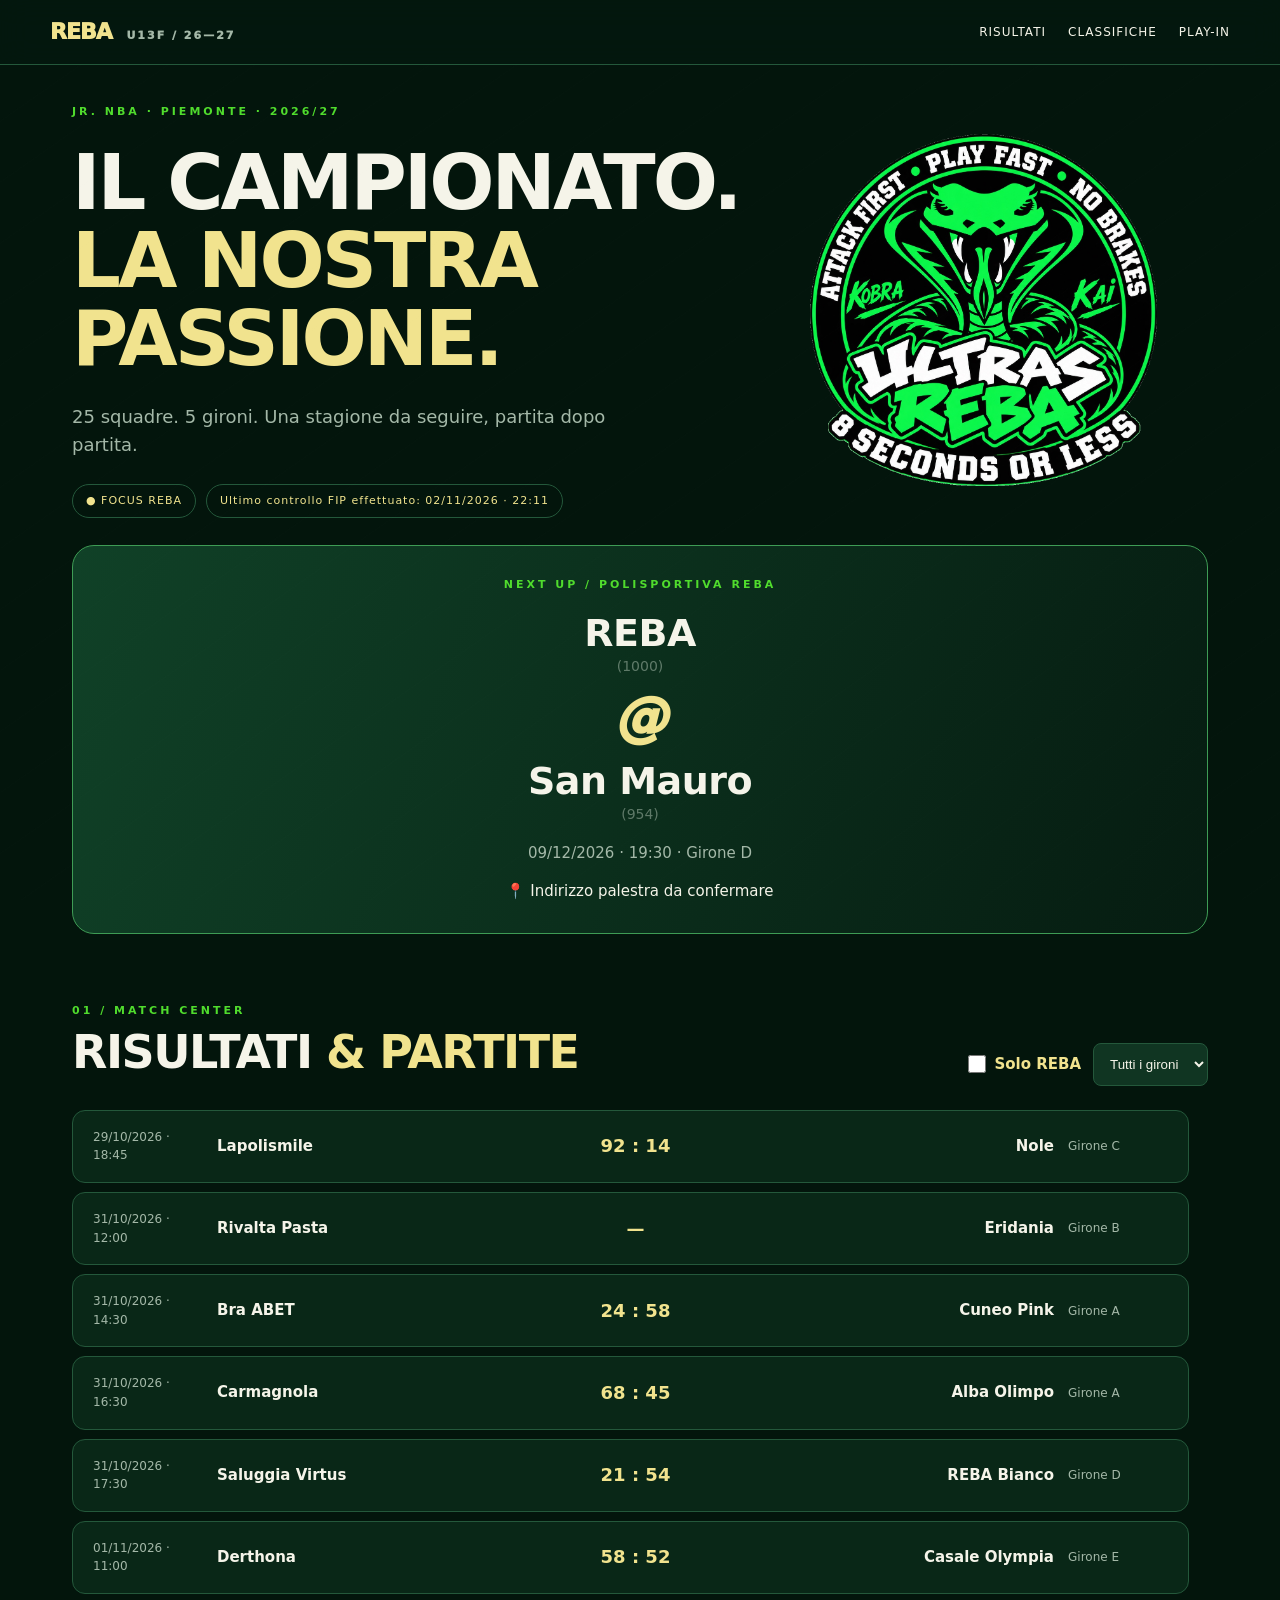
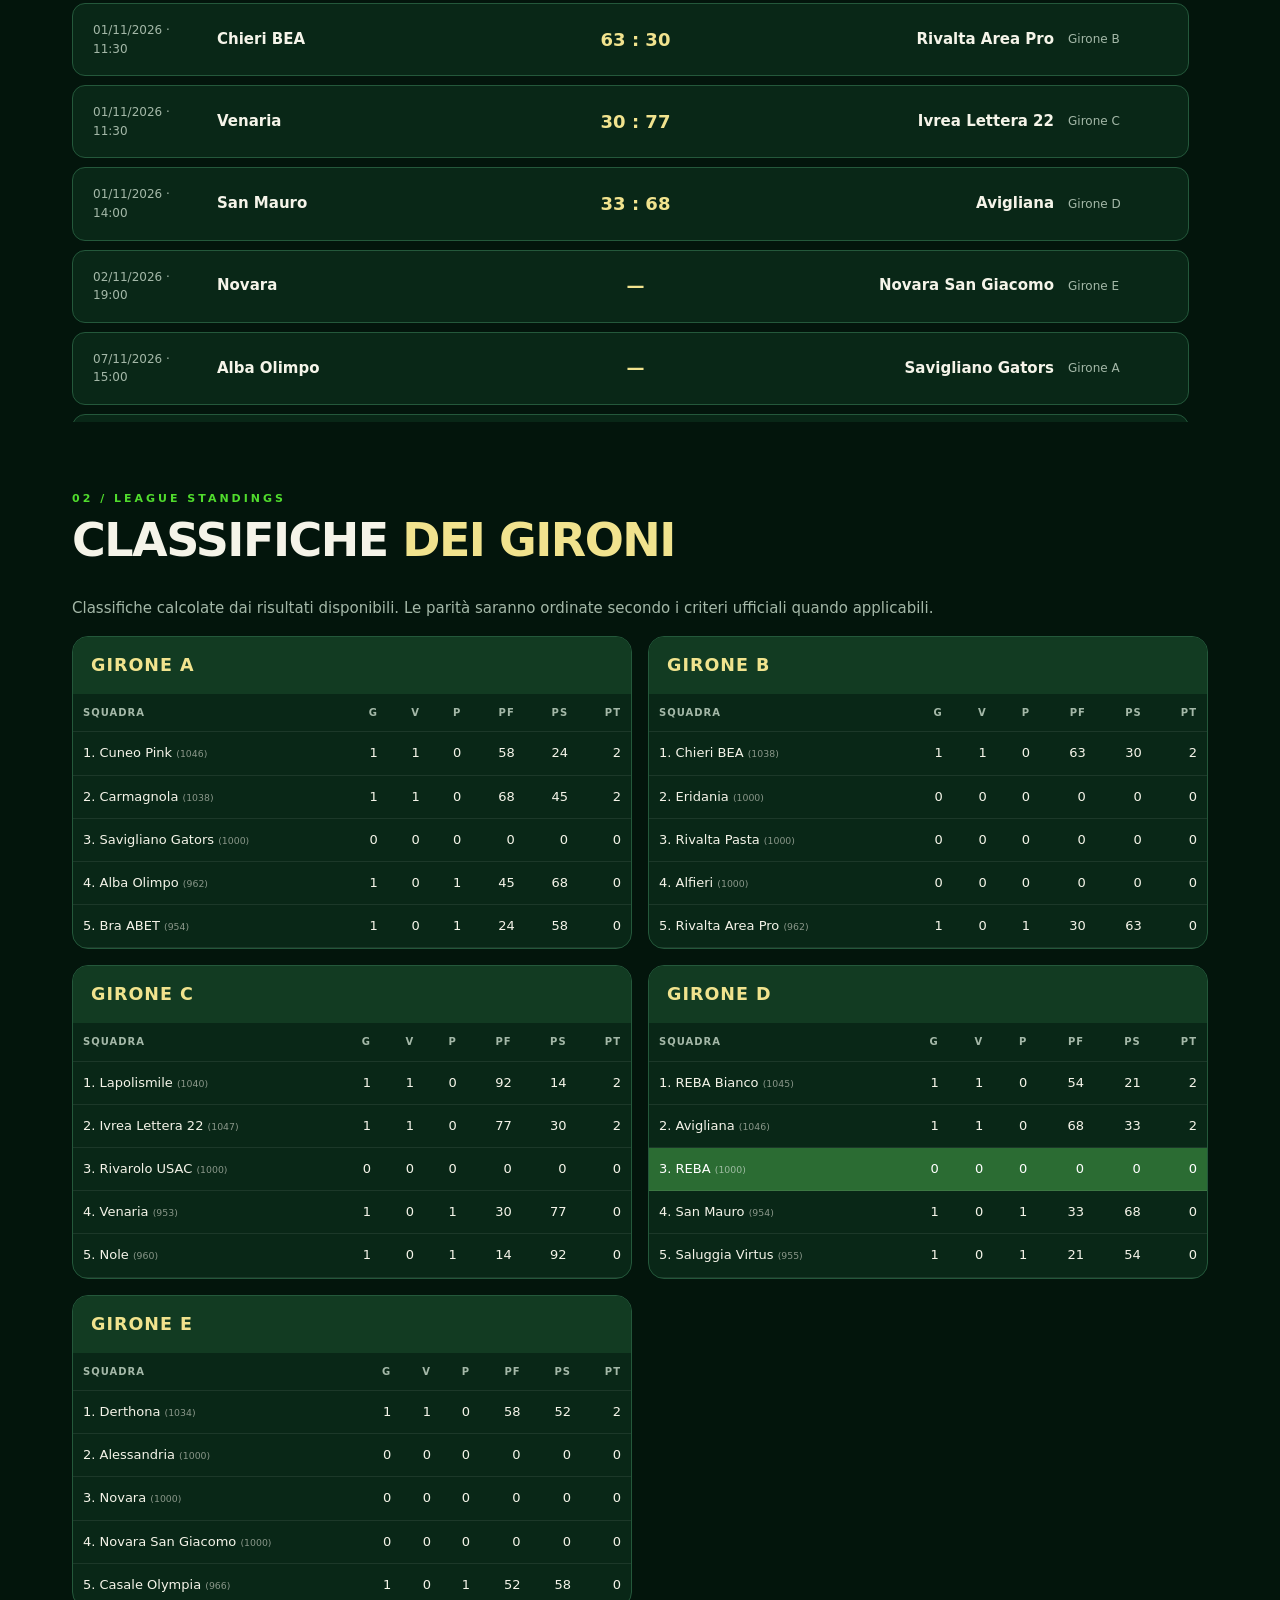
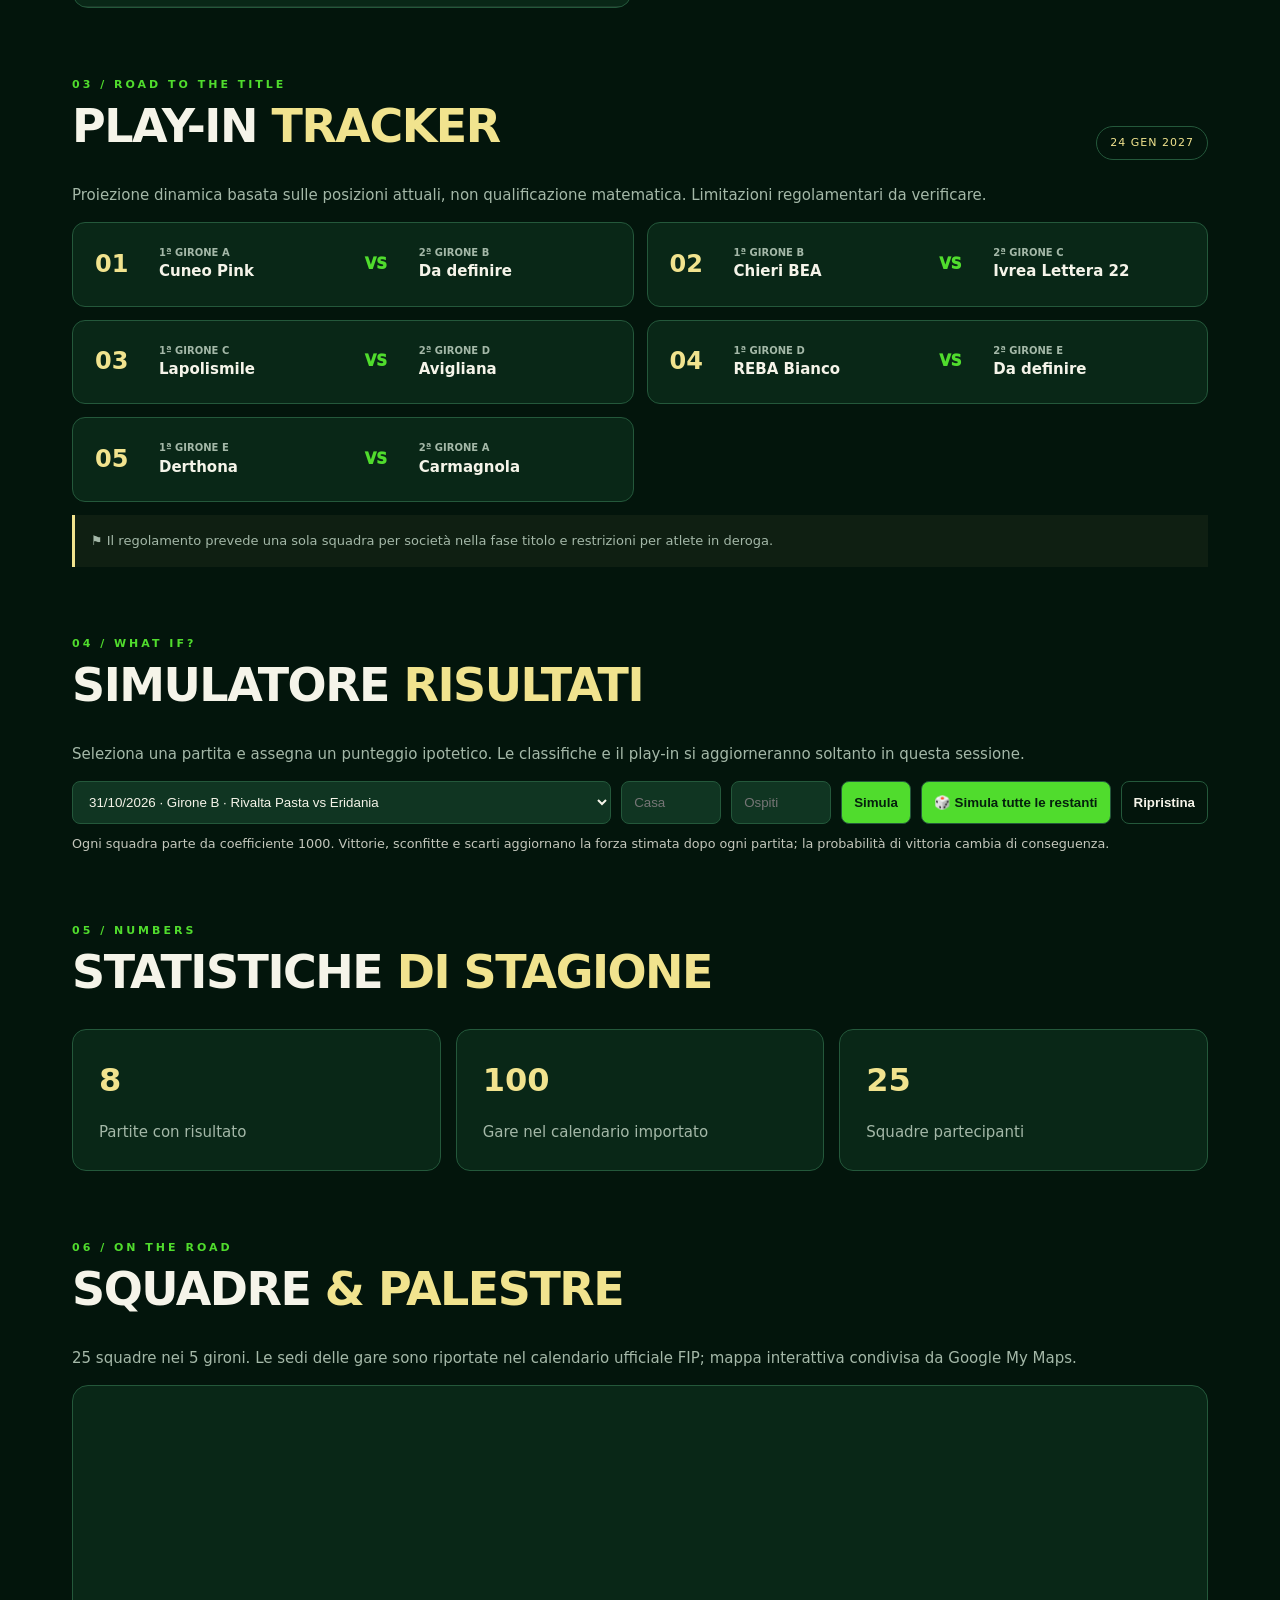
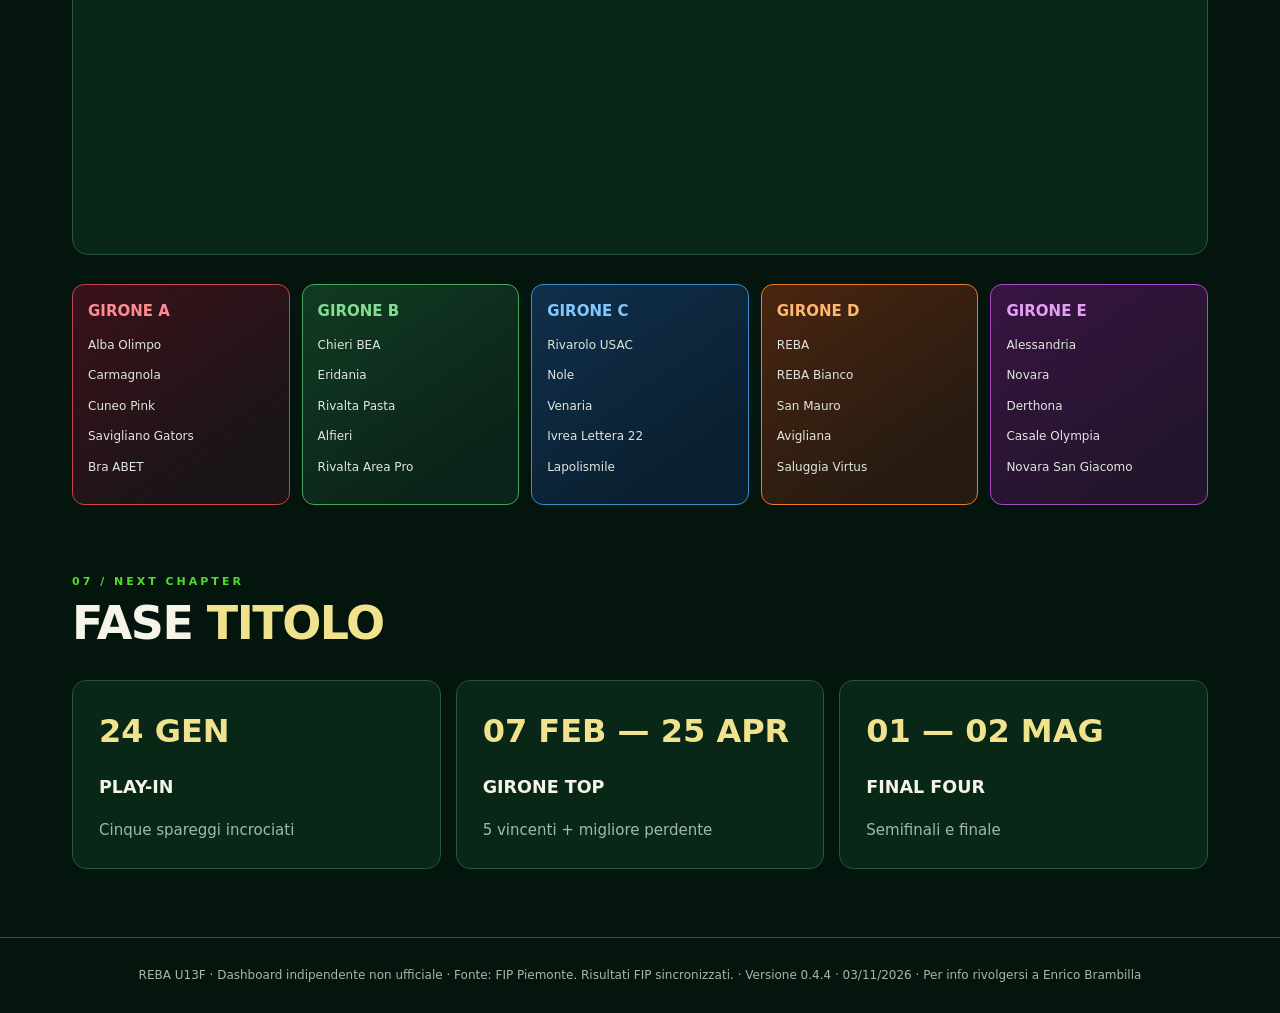
==== commit f8e82aab: "v0.4.4: aggiunge Solo REBA e rimuove il calendario duplicato" ====
--- a/index.html
+++ b/index.html
@@ -1 +1 @@
-<!doctype html><html lang="it"><head><meta charset="utf-8"><meta name="viewport" content="width=device-width, initial-scale=1"><title>REBA | U13F Jr. NBA Piemonte</title><link rel="stylesheet" href="style.css"></head><body><header class="top"><a href="#home" class="brand">REBA <span>U13F / 26—27</span></a><nav><a href="#risultati">Risultati</a><a href="#classifiche">Classifiche</a><a href="#playin">Play-in</a><a href="#calendario">Calendario</a></nav></header><main><section id="home" class="hero"><div class="hero-text"><div class="eyebrow">JR. NBA · PIEMONTE · 2026/27</div><h1>IL CAMPIONATO.<br><em>LA NOSTRA PASSIONE.</em></h1><p>25 squadre. 5 gironi. Una stagione da seguire, partita dopo partita.</p><div class="pills"><span>● FOCUS REBA</span><span id="sync">Calendario FIP 23.10.2026</span></div></div><img class="logo" src="assets/Reba-logo.webp" alt="Logo Polisportiva REBA"></section><section class="feature"><div><div class="eyebrow">NEXT UP / POLISPORTIVA REBA</div><h2 id="nextTitle">Caricamento calendario…</h2><p id="nextInfo"></p></div><div class="big-vs">VS</div></section><section id="risultati"><div class="section-head"><div><div class="eyebrow">01 / MATCH CENTER</div><h2>RISULTATI <em>& PARTITE</em></h2></div><select id="matchGroup" aria-label="Filtra girone"><option value="all">Tutti i gironi</option></select></div><div id="matches" class="match-list"></div></section><section id="classifiche"><div class="section-head"><div><div class="eyebrow">02 / LEAGUE STANDINGS</div><h2>CLASSIFICHE <em>DEI GIRONI</em></h2></div></div><p class="hint">Classifiche calcolate dai risultati disponibili. Le parità saranno ordinate secondo i criteri ufficiali quando applicabili.</p><div id="tables" class="tables"></div></section><section id="playin"><div class="section-head"><div><div class="eyebrow">03 / ROAD TO THE TITLE</div><h2>PLAY-IN <em>TRACKER</em></h2></div><span class="date-badge">24 GEN 2027</span></div><p class="hint">Proiezione dinamica basata sulle posizioni attuali, non qualificazione matematica. Limitazioni regolamentari da verificare.</p><div id="bracket" class="bracket"></div><p class="note">⚑ Il regolamento prevede una sola squadra per società nella fase titolo e restrizioni per atlete in deroga.</p></section><section id="calendario"><div class="section-head"><div><div class="eyebrow">04 / REBA SEASON</div><h2>CALENDARIO <em>REBA</em></h2></div></div><div id="rebaGames" class="match-list"></div></section><section id="simulatore"><div class="section-head"><div><div class="eyebrow">05 / WHAT IF?</div><h2>SIMULATORE <em>RISULTATI</em></h2></div></div><p class="hint">Seleziona una partita e assegna un punteggio ipotetico. Le classifiche e il play-in si aggiorneranno soltanto in questa sessione.</p><div class="sim"><select id="simMatch"></select><input type="number" id="scoreHome" min="0" placeholder="Casa" aria-label="Punti squadra di casa"><input type="number" id="scoreAway" min="0" placeholder="Ospiti" aria-label="Punti squadra ospite"><button id="simulate">Simula</button><button id="reset" class="ghost">Ripristina</button></div><div id="simStatus" class="hint"></div></section><section id="statistiche"><div class="section-head"><div><div class="eyebrow">06 / NUMBERS</div><h2>STATISTICHE <em>DI STAGIONE</em></h2></div></div><div id="stats" class="stats"></div></section><section id="palestre"><div class="section-head"><div><div class="eyebrow">07 / ON THE ROAD</div><h2>SQUADRE <em>& PALESTRE</em></h2></div></div><p class="hint">25 squadre nei 5 gironi. Le sedi delle gare sono riportate nel calendario ufficiale FIP; mappa interattiva condivisa da Google My Maps.</p><iframe class="map-frame" title="Mappa delle palestre U13F Piemonte" loading="lazy" referrerpolicy="no-referrer-when-downgrade" src="https://www.google.com/maps/d/embed?mid=1JZEQtfkewoCIOnvi6FJE1i5hBzqazy4&amp;ll=44.91434599033553%2C8.146989349999973&amp;z=9"></iframe><div id="teams" class="team-grid"></div></section><section id="titolo"><div class="section-head"><div><div class="eyebrow">08 / NEXT CHAPTER</div><h2>FASE <em>TITOLO</em></h2></div></div><div class="phases"><div><b>24 GEN</b><h3>PLAY-IN</h3><p>Cinque spareggi incrociati</p></div><div><b>07 FEB — 25 APR</b><h3>GIRONE TOP</h3><p>5 vincenti + migliore perdente</p></div><div><b>01 — 02 MAG</b><h3>FINAL FOUR</h3><p>Semifinali e finale</p></div></div></section></main><footer>REBA U13F · Dashboard indipendente non ufficiale · Fonte: FIP Piemonte. <span id="status">Risultati FIP sincronizzati automaticamente.</span> <span class="site-version">· Versione 0.4.3 · 01/11/2026</span> · Per info rivolgersi a Enrico Brambilla</footer><script src="app.js"></script></body></html>
+<!doctype html><html lang="it"><head><meta charset="utf-8"><meta name="viewport" content="width=device-width, initial-scale=1"><title>REBA | U13F Jr. NBA Piemonte</title><link rel="stylesheet" href="style.css"></head><body><header class="top"><a href="#home" class="brand">REBA <span>U13F / 26—27</span></a><nav><a href="#risultati">Risultati</a><a href="#classifiche">Classifiche</a><a href="#playin">Play-in</a></nav></header><main><section id="home" class="hero"><div class="hero-text"><div class="eyebrow">JR. NBA · PIEMONTE · 2026/27</div><h1>IL CAMPIONATO.<br><em>LA NOSTRA PASSIONE.</em></h1><p>25 squadre. 5 gironi. Una stagione da seguire, partita dopo partita.</p><div class="pills"><span>● FOCUS REBA</span><span id="sync">Calendario FIP 23.10.2026</span></div></div><img class="logo" src="assets/Reba-logo.webp" alt="Logo Polisportiva REBA"></section><section class="feature"><div><div class="eyebrow">NEXT UP / POLISPORTIVA REBA</div><h2 id="nextTitle">Caricamento calendario…</h2><p id="nextInfo"></p></div><div class="big-vs">VS</div></section><section id="risultati"><div class="section-head"><div><div class="eyebrow">01 / MATCH CENTER</div><h2>RISULTATI <em>& PARTITE</em></h2></div><div class="match-filters"><label class="reba-filter"><input type="checkbox" id="onlyReba"> Solo REBA</label><select id="matchGroup" aria-label="Filtra girone"><option value="all">Tutti i gironi</option></select></div></div><div id="matches" class="match-list"></div></section><section id="classifiche"><div class="section-head"><div><div class="eyebrow">02 / LEAGUE STANDINGS</div><h2>CLASSIFICHE <em>DEI GIRONI</em></h2></div></div><p class="hint">Classifiche calcolate dai risultati disponibili. Le parità saranno ordinate secondo i criteri ufficiali quando applicabili.</p><div id="tables" class="tables"></div></section><section id="playin"><div class="section-head"><div><div class="eyebrow">03 / ROAD TO THE TITLE</div><h2>PLAY-IN <em>TRACKER</em></h2></div><span class="date-badge">24 GEN 2027</span></div><p class="hint">Proiezione dinamica basata sulle posizioni attuali, non qualificazione matematica. Limitazioni regolamentari da verificare.</p><div id="bracket" class="bracket"></div><p class="note">⚑ Il regolamento prevede una sola squadra per società nella fase titolo e restrizioni per atlete in deroga.</p></section><section id="simulatore"><div class="section-head"><div><div class="eyebrow">04 / WHAT IF?</div><h2>SIMULATORE <em>RISULTATI</em></h2></div></div><p class="hint">Seleziona una partita e assegna un punteggio ipotetico. Le classifiche e il play-in si aggiorneranno soltanto in questa sessione.</p><div class="sim"><select id="simMatch"></select><input type="number" id="scoreHome" min="0" placeholder="Casa" aria-label="Punti squadra di casa"><input type="number" id="scoreAway" min="0" placeholder="Ospiti" aria-label="Punti squadra ospite"><button id="simulate">Simula</button><button id="reset" class="ghost">Ripristina</button></div><div id="simStatus" class="hint"></div></section><section id="statistiche"><div class="section-head"><div><div class="eyebrow">05 / NUMBERS</div><h2>STATISTICHE <em>DI STAGIONE</em></h2></div></div><div id="stats" class="stats"></div></section><section id="palestre"><div class="section-head"><div><div class="eyebrow">06 / ON THE ROAD</div><h2>SQUADRE <em>& PALESTRE</em></h2></div></div><p class="hint">25 squadre nei 5 gironi. Le sedi delle gare sono riportate nel calendario ufficiale FIP; mappa interattiva condivisa da Google My Maps.</p><iframe class="map-frame" title="Mappa delle palestre U13F Piemonte" loading="lazy" referrerpolicy="no-referrer-when-downgrade" src="https://www.google.com/maps/d/embed?mid=1JZEQtfkewoCIOnvi6FJE1i5hBzqazy4&amp;ll=44.91434599033553%2C8.146989349999973&amp;z=9"></iframe><div id="teams" class="team-grid"></div></section><section id="titolo"><div class="section-head"><div><div class="eyebrow">07 / NEXT CHAPTER</div><h2>FASE <em>TITOLO</em></h2></div></div><div class="phases"><div><b>24 GEN</b><h3>PLAY-IN</h3><p>Cinque spareggi incrociati</p></div><div><b>07 FEB — 25 APR</b><h3>GIRONE TOP</h3><p>5 vincenti + migliore perdente</p></div><div><b>01 — 02 MAG</b><h3>FINAL FOUR</h3><p>Semifinali e finale</p></div></div></section></main><footer>REBA U13F · Dashboard indipendente non ufficiale · Fonte: FIP Piemonte. <span id="status">Risultati FIP sincronizzati automaticamente.</span> <span class="site-version">· Versione 0.4.4 · 03/11/2026</span> · Per info rivolgersi a Enrico Brambilla</footer><script src="app.js"></script></body></html>
--- a/style.css
+++ b/style.css
@@ -1,4 +1,4 @@
-:root{--bg:#03150c;--panel:#092717;--panel2:#0d301d;--line:#24583b;--lime:#50dc2d;--cream:#f1e38e;--white:#f5f4e9;--muted:#a4b8a8}*{box-sizing:border-box}html{scroll-behavior:smooth}body{margin:0;background:var(--bg);color:var(--white);font:15px/1.55 system-ui,-apple-system,Segoe UI,sans-serif}body:before{content:"";position:fixed;inset:0;pointer-events:none;background:repeating-linear-gradient(145deg,transparent 0 48px,#ffffff05 49px 50px);opacity:.35}a{color:inherit;text-decoration:none}.top{position:sticky;top:0;z-index:5;display:flex;align-items:center;justify-content:space-between;padding:15px max(22px,calc((100vw - 1180px)/2));background:#04190fe9;backdrop-filter:blur(15px);border-bottom:1px solid var(--line)}.brand{font-size:22px;font-weight:1000;color:var(--cream);letter-spacing:-1px}.brand span{font-size:11px;letter-spacing:2px;color:var(--muted);margin-left:8px}.top nav{display:flex;gap:22px;font-size:12px;text-transform:uppercase;letter-spacing:1px}main{max-width:1180px;margin:auto;padding:0 22px}section{scroll-margin-top:90px;margin:68px 0}.hero{min-height:470px;display:grid;grid-template-columns:1.5fr 1fr;align-items:center;gap:20px;margin:10px 0 0}.hero h1{font-size:clamp(40px,6vw,82px);line-height:1.02;letter-spacing:-3px;margin:24px 0}.hero em,h2 em{font-style:normal;color:var(--cream)}.hero p{color:var(--muted);font-size:18px;max-width:540px}.logo{width:100%;max-height:420px;object-fit:contain;mix-blend-mode:normal;filter:none}.eyebrow{font-size:11px;font-weight:900;color:var(--lime);letter-spacing:3px}.pills{display:flex;gap:10px;flex-wrap:wrap;margin-top:26px}.pills span,.date-badge{padding:7px 13px;border:1px solid var(--line);border-radius:50px;font-size:11px;color:var(--cream);letter-spacing:1px}.feature{margin-top:0;background:linear-gradient(110deg,#104127,#061c11);border:1px solid #3e9c55;border-radius:22px;padding:30px 36px;display:flex;justify-content:space-between;align-items:center}.feature h2{font-size:clamp(22px,3vw,38px);margin:12px 0}.feature p,.hint{color:var(--muted)}.big-vs{font-size:65px;font-weight:1000;color:var(--cream);font-style:italic}.section-head{display:flex;justify-content:space-between;align-items:end;gap:20px;margin-bottom:24px}.section-head h2{font-size:clamp(26px,4vw,46px);letter-spacing:-1.5px;line-height:1.1;margin:8px 0}.match-list{display:grid;gap:9px}.match,.playcard{display:grid;grid-template-columns:110px 1fr 75px 1fr 100px;gap:14px;align-items:center;padding:17px 20px;border:1px solid var(--line);border-radius:13px;background:var(--panel);font-weight:700}.match .date{color:var(--muted);font-size:12px;font-weight:500}.match .away{text-align:right}.match .score{text-align:center;color:var(--cream);font-size:clamp(11px,2.6vw,18px);white-space:nowrap}.match.reba{border-color:var(--lime);background:#123b22}.tables{display:grid;grid-template-columns:repeat(2,minmax(0,1fr));gap:16px}.table-card{background:var(--panel);border:1px solid var(--line);border-radius:16px;overflow:hidden}.table-card h3{margin:0;padding:15px 18px;background:#123b22;color:var(--cream);letter-spacing:1px}.table-scroll{overflow-x:auto}table{border-collapse:collapse;width:100%;font-size:13px}th,td{padding:11px 10px;border-bottom:1px solid #ffffff14;text-align:right;white-space:nowrap}th:first-child,td:first-child{text-align:left}th{color:var(--muted);font-size:10px;letter-spacing:1px}tr.highlight{background:#2b6c33;color:#fff}.bracket{display:grid;grid-template-columns:repeat(2,minmax(0,1fr));gap:13px}.playcard{grid-template-columns:50px 1fr 40px 1fr;padding:22px}.playcard strong{color:var(--cream);font-size:24px}.playcard .vs{color:var(--lime);font-weight:1000}.playcard small{display:block;color:var(--muted);font-size:10px}.note{padding:16px;border-left:3px solid var(--cream);background:#f1e38e0c;color:var(--muted);font-size:13px}.sim{display:flex;flex-wrap:wrap;gap:10px}.sim select{flex:1 1 320px}.sim input{width:100px}select,input,button{padding:12px;background:#103522;color:var(--white);border:1px solid var(--line);border-radius:8px}button{background:var(--lime);color:#05200d;font-weight:900;cursor:pointer}.ghost{background:transparent;color:var(--white)}.stats,.phases{display:grid;grid-template-columns:repeat(3,1fr);gap:15px}.stats>div,.phases>div{padding:26px;background:var(--panel);border:1px solid var(--line);border-radius:14px}.stats b,.phases b{font-size:32px;color:var(--cream)}.stats p,.phases p{color:var(--muted);margin-bottom:0}.team-grid{display:grid;grid-template-columns:repeat(5,1fr);gap:12px}.team-grid>div{padding:15px;background:var(--panel);border:1px solid var(--line);border-radius:12px}.team-grid b{color:var(--cream)}.team-grid p{font-size:12px;color:var(--muted)}footer{border-top:1px solid var(--line);padding:28px;text-align:center;color:var(--muted);font-size:12px}@media(max-width:800px){.top nav{gap:10px;font-size:10px}.hero{grid-template-columns:1fr;min-height:0;padding-top:60px}.logo{display:block;width:min(60vw,210px);height:auto;max-width:210px;max-height:none;object-fit:contain;justify-self:center;margin:4px auto 8px}.tables,.bracket{grid-template-columns:1fr}.team-grid{grid-template-columns:repeat(2,1fr)}.stats,.phases{grid-template-columns:1fr}.match{grid-template-columns:65px 1fr 48px 1fr;gap:8px;padding:12px;font-size:11px}.match .date{font-size:10px}.match .meta{display:none}.playcard{grid-template-columns:35px 1fr 25px 1fr;padding:15px;font-size:12px}.feature{padding:20px}.big-vs{font-size:38px}}@media(max-width:430px){.top{flex-wrap:wrap;gap:8px}.top nav{width:100%;justify-content:space-between}.hero h1{letter-spacing:-1.5px}.team-grid{grid-template-columns:1fr 1fr}}
+:root{--bg:#03150c;--panel:#092717;--panel2:#0d301d;--line:#24583b;--lime:#50dc2d;--cream:#f1e38e;--white:#f5f4e9;--muted:#a4b8a8}*{box-sizing:border-box}html{scroll-behavior:smooth}body{margin:0;background:var(--bg);color:var(--white);font:15px/1.55 system-ui,-apple-system,Segoe UI,sans-serif}body:before{content:"";position:fixed;inset:0;pointer-events:none;background:repeating-linear-gradient(145deg,transparent 0 48px,#ffffff05 49px 50px);opacity:.35}a{color:inherit;text-decoration:none}.top{position:sticky;top:0;z-index:5;display:flex;align-items:center;justify-content:space-between;padding:15px max(22px,calc((100vw - 1180px)/2));background:#04190fe9;backdrop-filter:blur(15px);border-bottom:1px solid var(--line)}.brand{font-size:22px;font-weight:1000;color:var(--cream);letter-spacing:-1px}.brand span{font-size:11px;letter-spacing:2px;color:var(--muted);margin-left:8px}.top nav{display:flex;gap:22px;font-size:12px;text-transform:uppercase;letter-spacing:1px}main{max-width:1180px;margin:auto;padding:0 22px}section{scroll-margin-top:90px;margin:68px 0}.hero{min-height:470px;display:grid;grid-template-columns:1.5fr 1fr;align-items:center;gap:20px;margin:10px 0 0}.hero h1{font-size:clamp(40px,6vw,82px);line-height:1.02;letter-spacing:-3px;margin:24px 0}.hero em,h2 em{font-style:normal;color:var(--cream)}.hero p{color:var(--muted);font-size:18px;max-width:540px}.logo{width:100%;max-height:420px;object-fit:contain;mix-blend-mode:normal;filter:none}.eyebrow{font-size:11px;font-weight:900;color:var(--lime);letter-spacing:3px}.pills{display:flex;gap:10px;flex-wrap:wrap;margin-top:26px}.pills span,.date-badge{padding:7px 13px;border:1px solid var(--line);border-radius:50px;font-size:11px;color:var(--cream);letter-spacing:1px}.feature{margin-top:0;background:linear-gradient(110deg,#104127,#061c11);border:1px solid #3e9c55;border-radius:22px;padding:30px 36px;display:flex;justify-content:space-between;align-items:center}.feature h2{font-size:clamp(22px,3vw,38px);margin:12px 0}.feature p,.hint{color:var(--muted)}.big-vs{font-size:65px;font-weight:1000;color:var(--cream);font-style:italic}.section-head{display:flex;justify-content:space-between;align-items:end;gap:20px;margin-bottom:24px}.section-head h2{font-size:clamp(26px,4vw,46px);letter-spacing:-1.5px;line-height:1.1;margin:8px 0}.match-list{display:grid;gap:9px}.match,.playcard{display:grid;grid-template-columns:110px 1fr 75px 1fr 100px;gap:14px;align-items:center;padding:17px 20px;border:1px solid var(--line);border-radius:13px;background:var(--panel);font-weight:700}.match .date{color:var(--muted);font-size:12px;font-weight:500}.match .away{text-align:right}.match .score{text-align:center;color:var(--cream);font-size:clamp(11px,2.6vw,18px);white-space:nowrap}.match.reba{border-color:var(--lime);background:#123b22}.tables{display:grid;grid-template-columns:repeat(2,minmax(0,1fr));gap:16px}.table-card{background:var(--panel);border:1px solid var(--line);border-radius:16px;overflow:hidden}.table-card h3{margin:0;padding:15px 18px;background:#123b22;color:var(--cream);letter-spacing:1px}.table-scroll{overflow-x:auto}table{border-collapse:collapse;width:100%;font-size:13px}th,td{padding:11px 10px;border-bottom:1px solid #ffffff14;text-align:right;white-space:nowrap}th:first-child,td:first-child{text-align:left}th{color:var(--muted);font-size:10px;letter-spacing:1px}tr.highlight{background:#2b6c33;color:#fff}.bracket{display:grid;grid-template-columns:repeat(2,minmax(0,1fr));gap:13px}.playcard{grid-template-columns:50px 1fr 40px 1fr;padding:22px}.playcard strong{color:var(--cream);font-size:24px}.playcard .vs{color:var(--lime);font-weight:1000}.playcard small{display:block;color:var(--muted);font-size:10px}.note{padding:16px;border-left:3px solid var(--cream);background:#f1e38e0c;color:var(--muted);font-size:13px}.sim{display:flex;flex-wrap:wrap;gap:10px}.sim select{flex:1 1 280px;min-width:0}.sim input{width:100px}.sim #simBulkNote{flex-basis:100%;order:1;margin:0}select,input,button{padding:12px;background:#103522;color:var(--white);border:1px solid var(--line);border-radius:8px}button{background:var(--lime);color:#05200d;font-weight:900;cursor:pointer}.ghost{background:transparent;color:var(--white)}.stats,.phases{display:grid;grid-template-columns:repeat(3,1fr);gap:15px}.stats>div,.phases>div{padding:26px;background:var(--panel);border:1px solid var(--line);border-radius:14px}.stats b,.phases b{font-size:32px;color:var(--cream)}.stats p,.phases p{color:var(--muted);margin-bottom:0}.team-grid{display:grid;grid-template-columns:repeat(5,1fr);gap:12px}.team-grid>div{padding:15px;background:var(--panel);border:1px solid var(--line);border-radius:12px}.team-grid b{color:var(--cream)}.team-grid p{font-size:12px;color:var(--muted)}footer{border-top:1px solid var(--line);padding:28px;text-align:center;color:var(--muted);font-size:12px}@media(max-width:800px){.top nav{gap:10px;font-size:10px}.hero{grid-template-columns:1fr;min-height:0;padding-top:60px}.logo{display:block;width:min(60vw,210px);height:auto;max-width:210px;max-height:none;object-fit:contain;justify-self:center;margin:4px auto 8px}.tables,.bracket{grid-template-columns:1fr}.team-grid{grid-template-columns:repeat(2,1fr)}.stats,.phases{grid-template-columns:1fr}.match{grid-template-columns:65px 1fr 48px 1fr;gap:8px;padding:12px;font-size:11px}.match .date{font-size:10px}.match .meta{display:none}.playcard{grid-template-columns:35px 1fr 25px 1fr;padding:15px;font-size:12px}.feature{padding:20px}.big-vs{font-size:38px}}@media(max-width:430px){.top{flex-wrap:wrap;gap:8px}.top nav{width:100%;justify-content:space-between}.hero h1{letter-spacing:-1.5px}.team-grid{grid-template-columns:1fr 1fr}}
 
 .map-frame{width:100%;height:470px;border:1px solid var(--line);border-radius:16px;margin-bottom:22px;background:var(--panel)}
 /* v0.3.4 — Colori gironi coerenti con Google My Maps; solo riquadri sotto la mappa. */
@@ -31,6 +31,14 @@
 /* REBA 0.4.3: scrollable match center, 12 rows at a time. */
 #matches.match-list{--match-row-height:76px;max-height:calc(12 * var(--match-row-height));overflow-y:auto;overscroll-behavior-y:contain;scrollbar-gutter:stable;align-content:start;display:flex;flex-direction:column;gap:9px;padding-right:4px}
 #matches .match{flex:0 0 auto;min-height:67px;box-sizing:border-box}
-#matches .match.fresh-result{border-color:#77f64e;background:#194c28;box-shadow:inset 4px 0 0 #91ff5e}
-#matches .match.fresh-result .score{color:#b8ff8c;font-weight:900}
+/* Recent results add a cream marker; REBA keeps its own border and background. */
+.match.fresh-result{box-shadow:inset 3px 0 0 var(--cream)}
+.match.fresh-result .score{color:var(--lime);font-weight:900}
 @media(max-width:800px){#matches.match-list{--match-row-height:71px}#matches .match{min-height:62px}}
+
+/* Match center filters wrap with the heading on smaller screens. */
+.match-filters{display:flex;align-items:center;flex-wrap:wrap;gap:12px}
+.reba-filter{display:inline-flex;align-items:center;gap:8px;white-space:nowrap;cursor:pointer;color:var(--cream);font-weight:700}
+.reba-filter input{width:18px;height:18px;margin:0;accent-color:var(--lime);cursor:pointer}
+.match-filters select:disabled{opacity:.5;cursor:not-allowed}
+@media(max-width:800px){#risultati .section-head{flex-wrap:wrap}.match-filters{max-width:100%}}
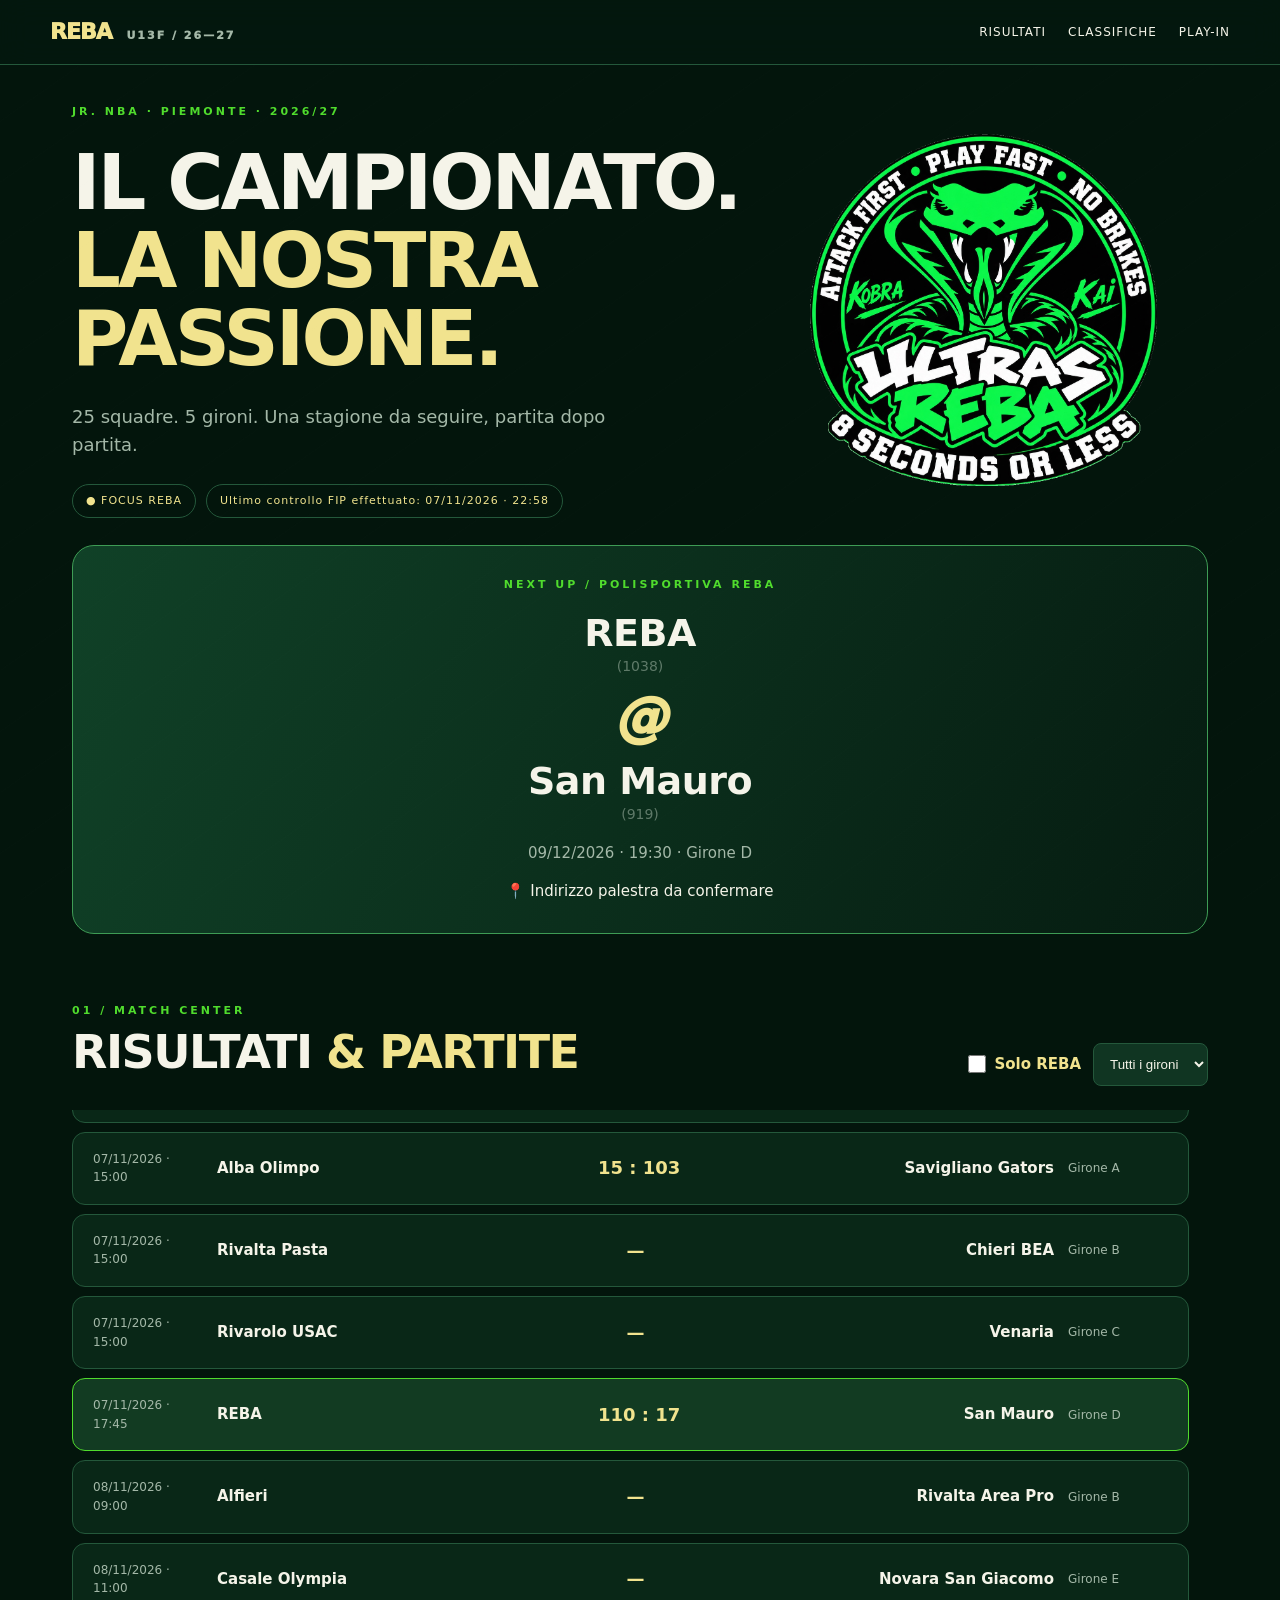
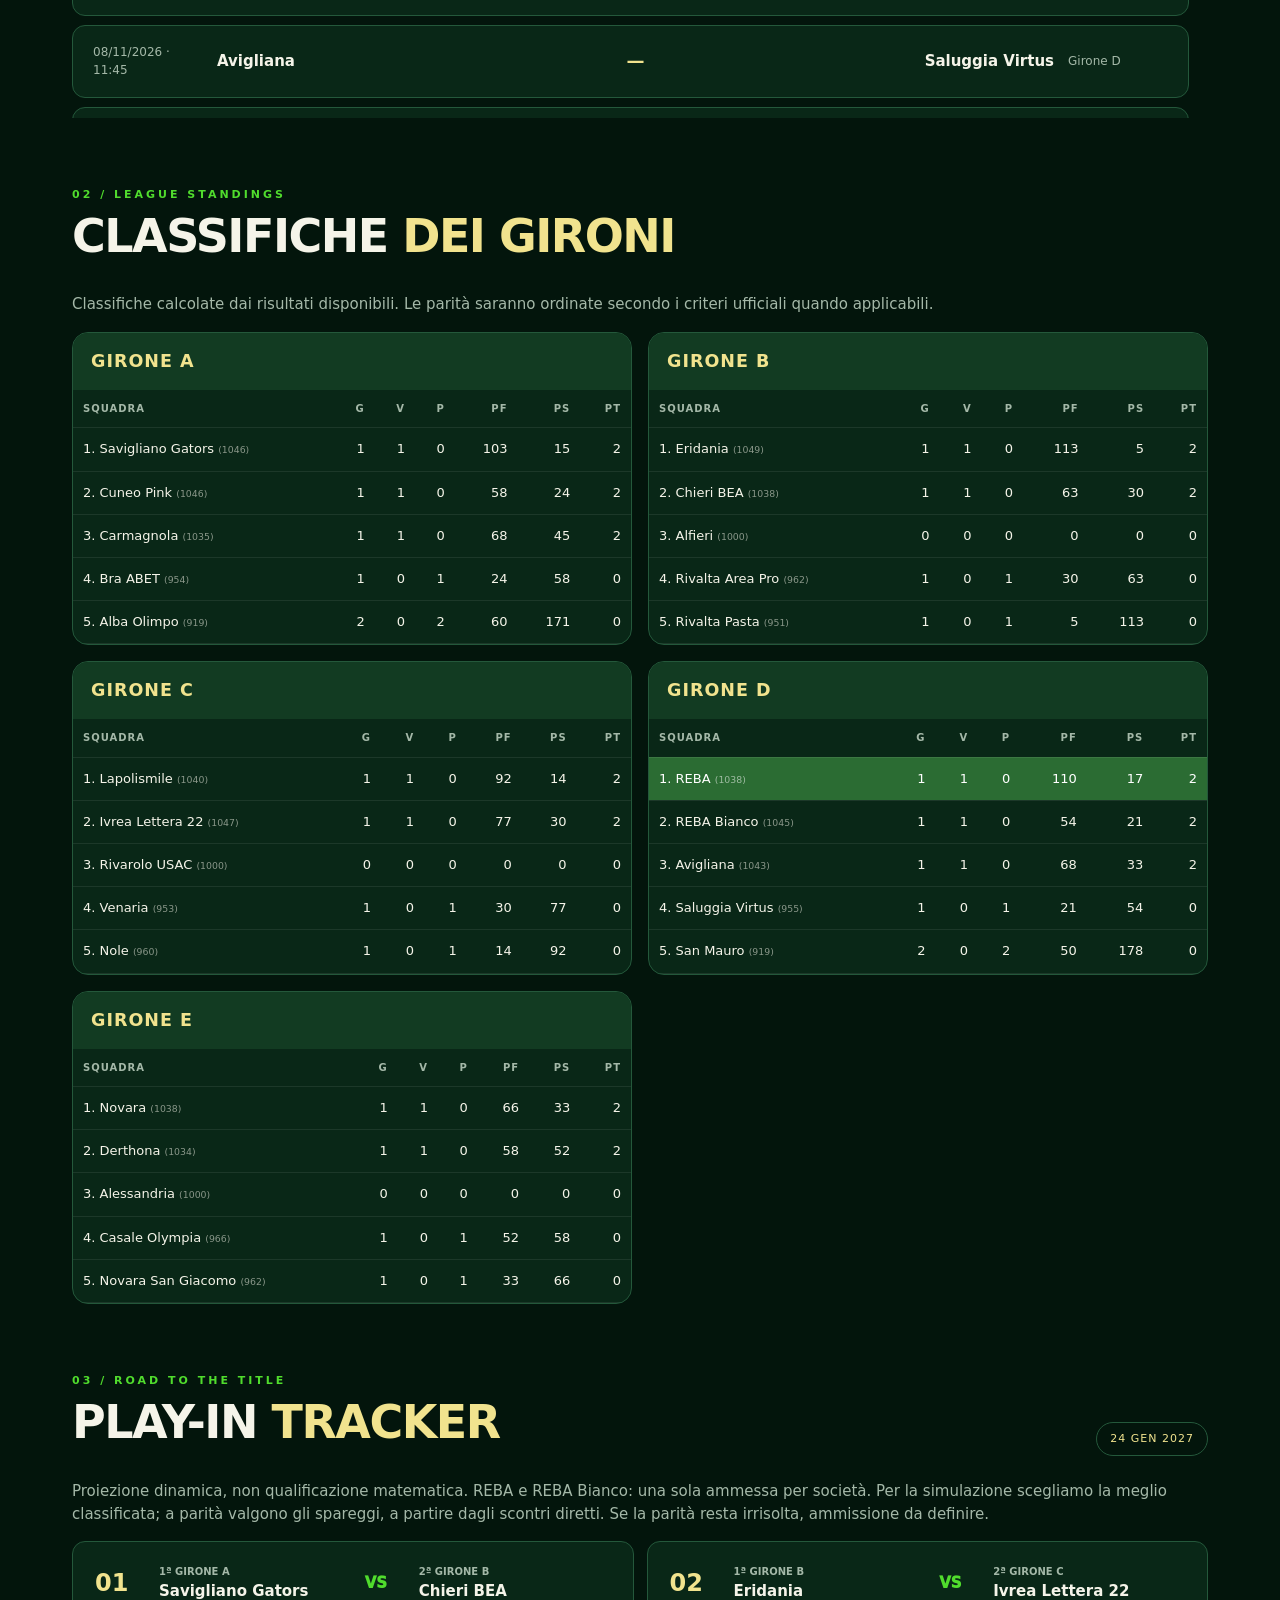
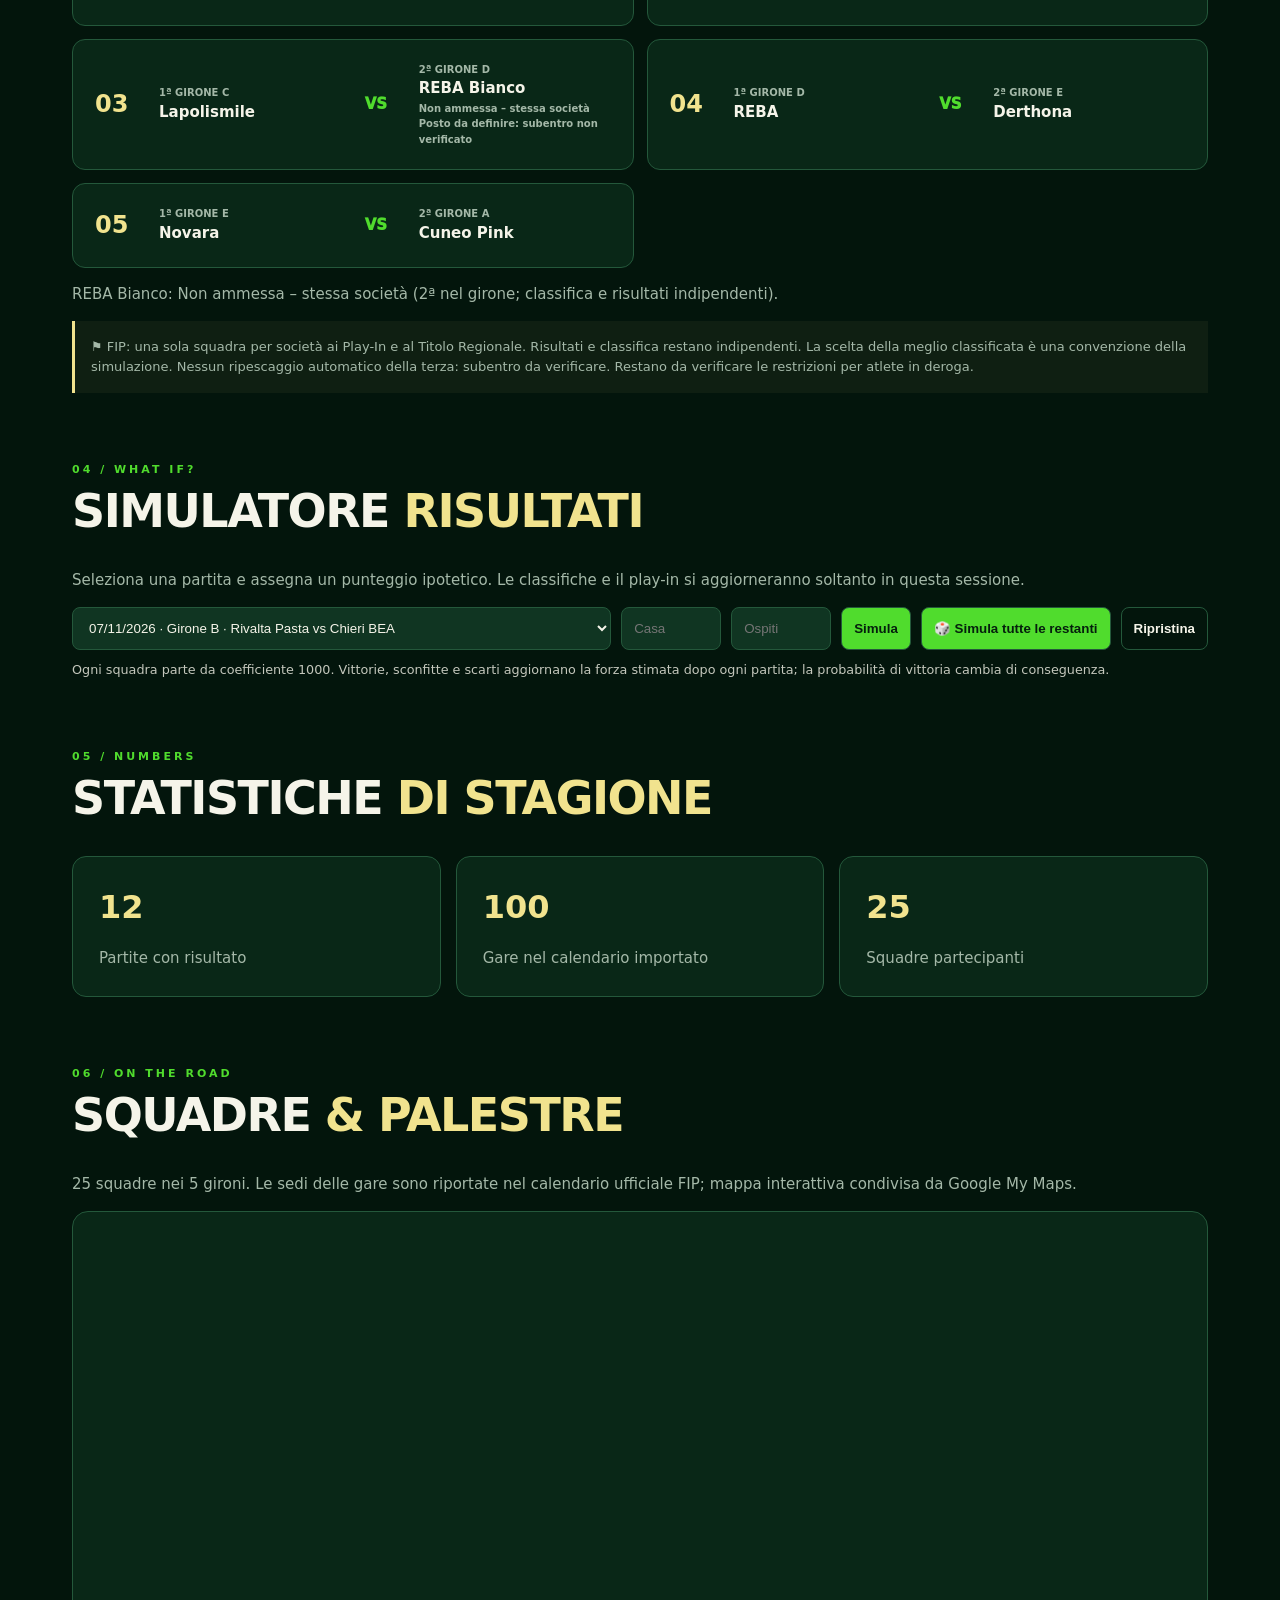
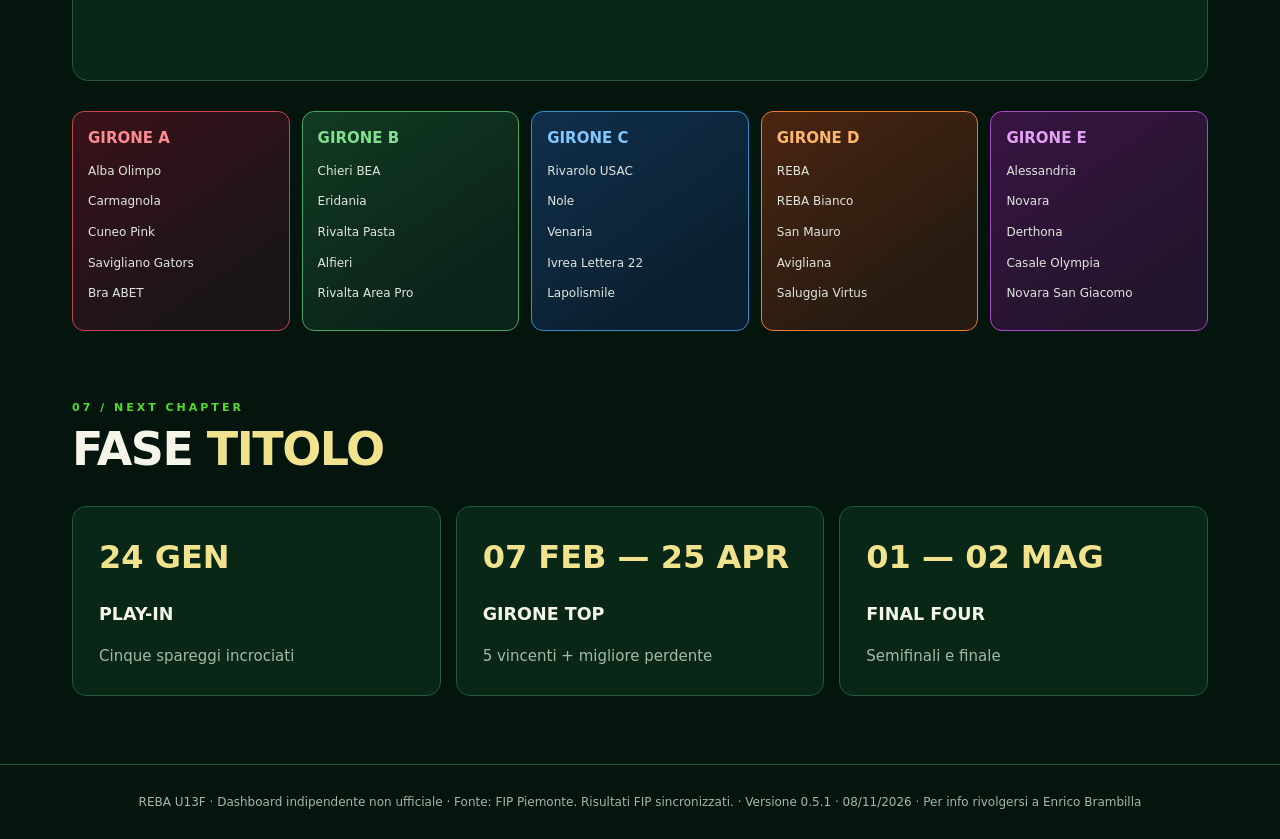
==== commit 8c5e8d9c: "Release v0.5.1: enforce one REBA team in Play-In projections" ====
--- a/index.html
+++ b/index.html
@@ -1 +1 @@
-<!doctype html><html lang="it"><head><meta charset="utf-8"><meta name="viewport" content="width=device-width, initial-scale=1"><title>REBA | U13F Jr. NBA Piemonte</title><link rel="stylesheet" href="style.css"></head><body><header class="top"><a href="#home" class="brand">REBA <span>U13F / 26—27</span></a><nav><a href="#risultati">Risultati</a><a href="#classifiche">Classifiche</a><a href="#playin">Play-in</a></nav></header><main><section id="home" class="hero"><div class="hero-text"><div class="eyebrow">JR. NBA · PIEMONTE · 2026/27</div><h1>IL CAMPIONATO.<br><em>LA NOSTRA PASSIONE.</em></h1><p>25 squadre. 5 gironi. Una stagione da seguire, partita dopo partita.</p><div class="pills"><span>● FOCUS REBA</span><span id="sync">Calendario FIP 23.10.2026</span></div></div><img class="logo" src="assets/Reba-logo.webp" alt="Logo Polisportiva REBA"></section><section class="feature"><div><div class="eyebrow">NEXT UP / POLISPORTIVA REBA</div><h2 id="nextTitle">Caricamento calendario…</h2><p id="nextInfo"></p></div><div class="big-vs">VS</div></section><section id="risultati"><div class="section-head"><div><div class="eyebrow">01 / MATCH CENTER</div><h2>RISULTATI <em>& PARTITE</em></h2></div><div class="match-filters"><label class="reba-filter"><input type="checkbox" id="onlyReba"> Solo REBA</label><select id="matchGroup" aria-label="Filtra girone"><option value="all">Tutti i gironi</option></select></div></div><div id="matches" class="match-list"></div></section><section id="classifiche"><div class="section-head"><div><div class="eyebrow">02 / LEAGUE STANDINGS</div><h2>CLASSIFICHE <em>DEI GIRONI</em></h2></div></div><p class="hint">Classifiche calcolate dai risultati disponibili. Le parità saranno ordinate secondo i criteri ufficiali quando applicabili.</p><div id="tables" class="tables"></div></section><section id="playin"><div class="section-head"><div><div class="eyebrow">03 / ROAD TO THE TITLE</div><h2>PLAY-IN <em>TRACKER</em></h2></div><span class="date-badge">24 GEN 2027</span></div><p class="hint">Proiezione dinamica basata sulle posizioni attuali, non qualificazione matematica. Limitazioni regolamentari da verificare.</p><div id="bracket" class="bracket"></div><p class="note">⚑ Il regolamento prevede una sola squadra per società nella fase titolo e restrizioni per atlete in deroga.</p></section><section id="simulatore"><div class="section-head"><div><div class="eyebrow">04 / WHAT IF?</div><h2>SIMULATORE <em>RISULTATI</em></h2></div></div><p class="hint">Seleziona una partita e assegna un punteggio ipotetico. Le classifiche e il play-in si aggiorneranno soltanto in questa sessione.</p><div class="sim"><select id="simMatch"></select><input type="number" id="scoreHome" min="0" placeholder="Casa" aria-label="Punti squadra di casa"><input type="number" id="scoreAway" min="0" placeholder="Ospiti" aria-label="Punti squadra ospite"><button id="simulate">Simula</button><button id="reset" class="ghost">Ripristina</button></div><div id="simStatus" class="hint"></div></section><section id="statistiche"><div class="section-head"><div><div class="eyebrow">05 / NUMBERS</div><h2>STATISTICHE <em>DI STAGIONE</em></h2></div></div><div id="stats" class="stats"></div></section><section id="palestre"><div class="section-head"><div><div class="eyebrow">06 / ON THE ROAD</div><h2>SQUADRE <em>& PALESTRE</em></h2></div></div><p class="hint">25 squadre nei 5 gironi. Le sedi delle gare sono riportate nel calendario ufficiale FIP; mappa interattiva condivisa da Google My Maps.</p><iframe class="map-frame" title="Mappa delle palestre U13F Piemonte" loading="lazy" referrerpolicy="no-referrer-when-downgrade" src="https://www.google.com/maps/d/embed?mid=1JZEQtfkewoCIOnvi6FJE1i5hBzqazy4&amp;ll=44.91434599033553%2C8.146989349999973&amp;z=9"></iframe><div id="teams" class="team-grid"></div></section><section id="titolo"><div class="section-head"><div><div class="eyebrow">07 / NEXT CHAPTER</div><h2>FASE <em>TITOLO</em></h2></div></div><div class="phases"><div><b>24 GEN</b><h3>PLAY-IN</h3><p>Cinque spareggi incrociati</p></div><div><b>07 FEB — 25 APR</b><h3>GIRONE TOP</h3><p>5 vincenti + migliore perdente</p></div><div><b>01 — 02 MAG</b><h3>FINAL FOUR</h3><p>Semifinali e finale</p></div></div></section></main><footer>REBA U13F · Dashboard indipendente non ufficiale · Fonte: FIP Piemonte. <span id="status">Risultati FIP sincronizzati automaticamente.</span> <span class="site-version">· Versione 0.4.4 · 03/11/2026</span> · Per info rivolgersi a Enrico Brambilla</footer><script src="app.js"></script></body></html>
+<!doctype html><html lang="it"><head><meta charset="utf-8"><meta name="viewport" content="width=device-width, initial-scale=1"><title>REBA | U13F Jr. NBA Piemonte</title><link rel="stylesheet" href="style.css"></head><body><header class="top"><a href="#home" class="brand">REBA <span>U13F / 26—27</span></a><nav><a href="#risultati">Risultati</a><a href="#classifiche">Classifiche</a><a href="#playin">Play-in</a></nav></header><main><section id="home" class="hero"><div class="hero-text"><div class="eyebrow">JR. NBA · PIEMONTE · 2026/27</div><h1>IL CAMPIONATO.<br><em>LA NOSTRA PASSIONE.</em></h1><p>25 squadre. 5 gironi. Una stagione da seguire, partita dopo partita.</p><div class="pills"><span>● FOCUS REBA</span><span id="sync">Calendario FIP 23.10.2026</span></div></div><img class="logo" src="assets/Reba-logo.webp" alt="Logo Polisportiva REBA"></section><section class="feature"><div><div class="eyebrow">NEXT UP / POLISPORTIVA REBA</div><h2 id="nextTitle">Caricamento calendario…</h2><p id="nextInfo"></p></div><div class="big-vs">VS</div></section><section id="risultati"><div class="section-head"><div><div class="eyebrow">01 / MATCH CENTER</div><h2>RISULTATI <em>& PARTITE</em></h2></div><div class="match-filters"><label class="reba-filter"><input type="checkbox" id="onlyReba"> Solo REBA</label><select id="matchGroup" aria-label="Filtra girone"><option value="all">Tutti i gironi</option></select></div></div><div id="matches" class="match-list"></div></section><section id="classifiche"><div class="section-head"><div><div class="eyebrow">02 / LEAGUE STANDINGS</div><h2>CLASSIFICHE <em>DEI GIRONI</em></h2></div></div><p class="hint">Classifiche calcolate dai risultati disponibili. Le parità saranno ordinate secondo i criteri ufficiali quando applicabili.</p><div id="tables" class="tables"></div></section><section id="playin"><div class="section-head"><div><div class="eyebrow">03 / ROAD TO THE TITLE</div><h2>PLAY-IN <em>TRACKER</em></h2></div><span class="date-badge">24 GEN 2027</span></div><p class="hint">Proiezione dinamica, non qualificazione matematica. REBA e REBA Bianco: una sola ammessa per società. Per la simulazione scegliamo la meglio classificata; a parità valgono gli spareggi, a partire dagli scontri diretti. Se la parità resta irrisolta, ammissione da definire.</p><div id="bracket" class="bracket"></div><p id="playinStatus" class="hint" aria-live="polite"></p><p class="note">⚑ FIP: una sola squadra per società ai Play-In e al Titolo Regionale. Risultati e classifica restano indipendenti. La scelta della meglio classificata è una convenzione della simulazione. Nessun ripescaggio automatico della terza: subentro da verificare. Restano da verificare le restrizioni per atlete in deroga.</p></section><section id="simulatore"><div class="section-head"><div><div class="eyebrow">04 / WHAT IF?</div><h2>SIMULATORE <em>RISULTATI</em></h2></div></div><p class="hint">Seleziona una partita e assegna un punteggio ipotetico. Le classifiche e il play-in si aggiorneranno soltanto in questa sessione.</p><div class="sim"><select id="simMatch"></select><input type="number" id="scoreHome" min="0" placeholder="Casa" aria-label="Punti squadra di casa"><input type="number" id="scoreAway" min="0" placeholder="Ospiti" aria-label="Punti squadra ospite"><button id="simulate">Simula</button><button id="reset" class="ghost">Ripristina</button></div><div id="simStatus" class="hint"></div></section><section id="statistiche"><div class="section-head"><div><div class="eyebrow">05 / NUMBERS</div><h2>STATISTICHE <em>DI STAGIONE</em></h2></div></div><div id="stats" class="stats"></div></section><section id="palestre"><div class="section-head"><div><div class="eyebrow">06 / ON THE ROAD</div><h2>SQUADRE <em>& PALESTRE</em></h2></div></div><p class="hint">25 squadre nei 5 gironi. Le sedi delle gare sono riportate nel calendario ufficiale FIP; mappa interattiva condivisa da Google My Maps.</p><iframe class="map-frame" title="Mappa delle palestre U13F Piemonte" loading="lazy" referrerpolicy="no-referrer-when-downgrade" src="https://www.google.com/maps/d/embed?mid=1JZEQtfkewoCIOnvi6FJE1i5hBzqazy4&amp;ll=44.91434599033553%2C8.146989349999973&amp;z=9"></iframe><div id="teams" class="team-grid"></div></section><section id="titolo"><div class="section-head"><div><div class="eyebrow">07 / NEXT CHAPTER</div><h2>FASE <em>TITOLO</em></h2></div></div><div class="phases"><div><b>24 GEN</b><h3>PLAY-IN</h3><p>Cinque spareggi incrociati</p></div><div><b>07 FEB — 25 APR</b><h3>GIRONE TOP</h3><p>5 vincenti + migliore perdente</p></div><div><b>01 — 02 MAG</b><h3>FINAL FOUR</h3><p>Semifinali e finale</p></div></div></section></main><footer>REBA U13F · Dashboard indipendente non ufficiale · Fonte: FIP Piemonte. <span id="status">Risultati FIP sincronizzati automaticamente.</span> <span class="site-version">· Versione 0.5.1 · 08/11/2026</span> · Per info rivolgersi a Enrico Brambilla</footer><script src="app.js"></script></body></html>
--- a/style.css
+++ b/style.css
@@ -28,8 +28,8 @@
 .feature h2#nextTitle .next-rating{display:block;line-height:1.2;margin-top:3px}
 .feature h2#nextTitle .next-rating .elo-rating{display:block;font-size:14px;line-height:1.25;letter-spacing:0;font-weight:500;color:var(--muted)}
 
-/* REBA 0.4.3: scrollable match center, 12 rows at a time. */
-#matches.match-list{--match-row-height:76px;max-height:calc(12 * var(--match-row-height));overflow-y:auto;overscroll-behavior-y:contain;scrollbar-gutter:stable;align-content:start;display:flex;flex-direction:column;gap:9px;padding-right:4px}
+/* REBA 0.4.3: scrollable match center, 8 rows at a time. */
+#matches.match-list{--match-row-height:76px;max-height:calc(8 * var(--match-row-height));overflow-y:auto;overscroll-behavior-y:contain;scrollbar-gutter:stable;align-content:start;display:flex;flex-direction:column;gap:9px;padding-right:4px}
 #matches .match{flex:0 0 auto;min-height:67px;box-sizing:border-box}
 /* Recent results add a cream marker; REBA keeps its own border and background. */
 .match.fresh-result{box-shadow:inset 3px 0 0 var(--cream)}
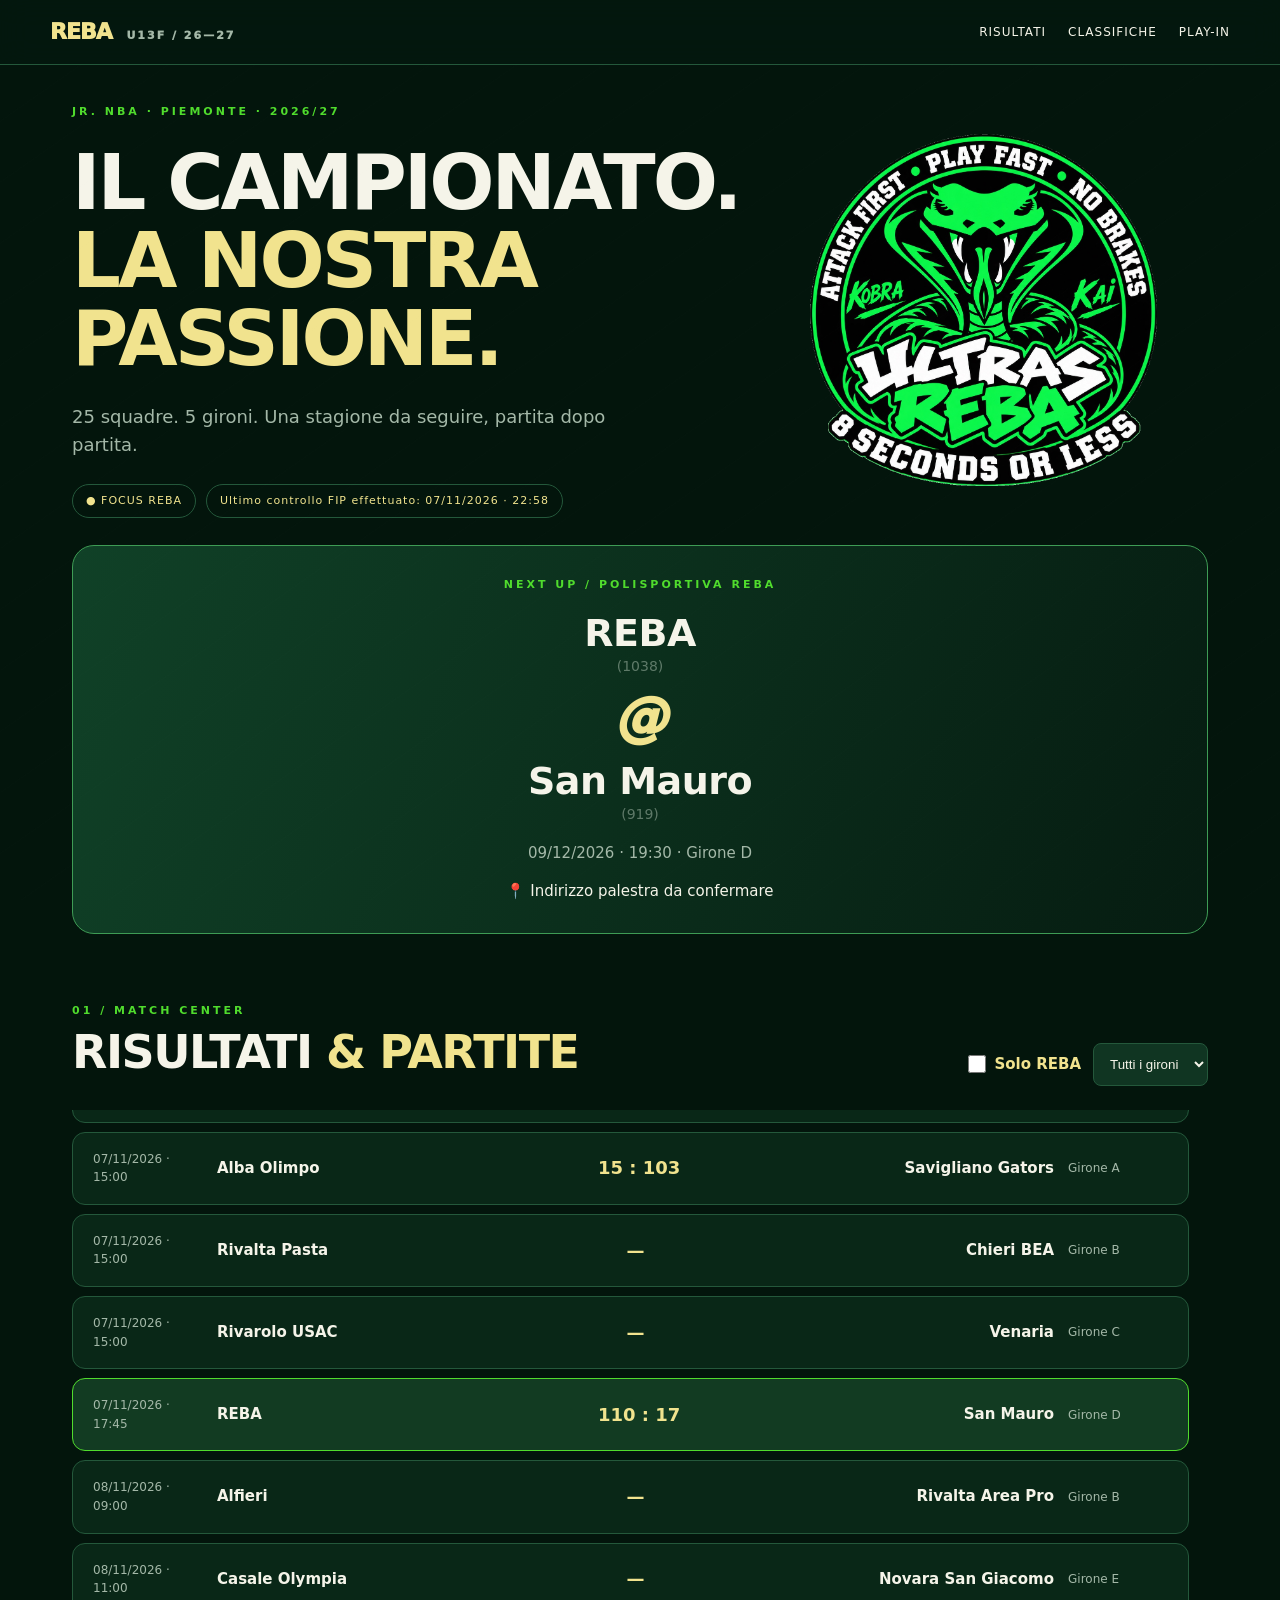
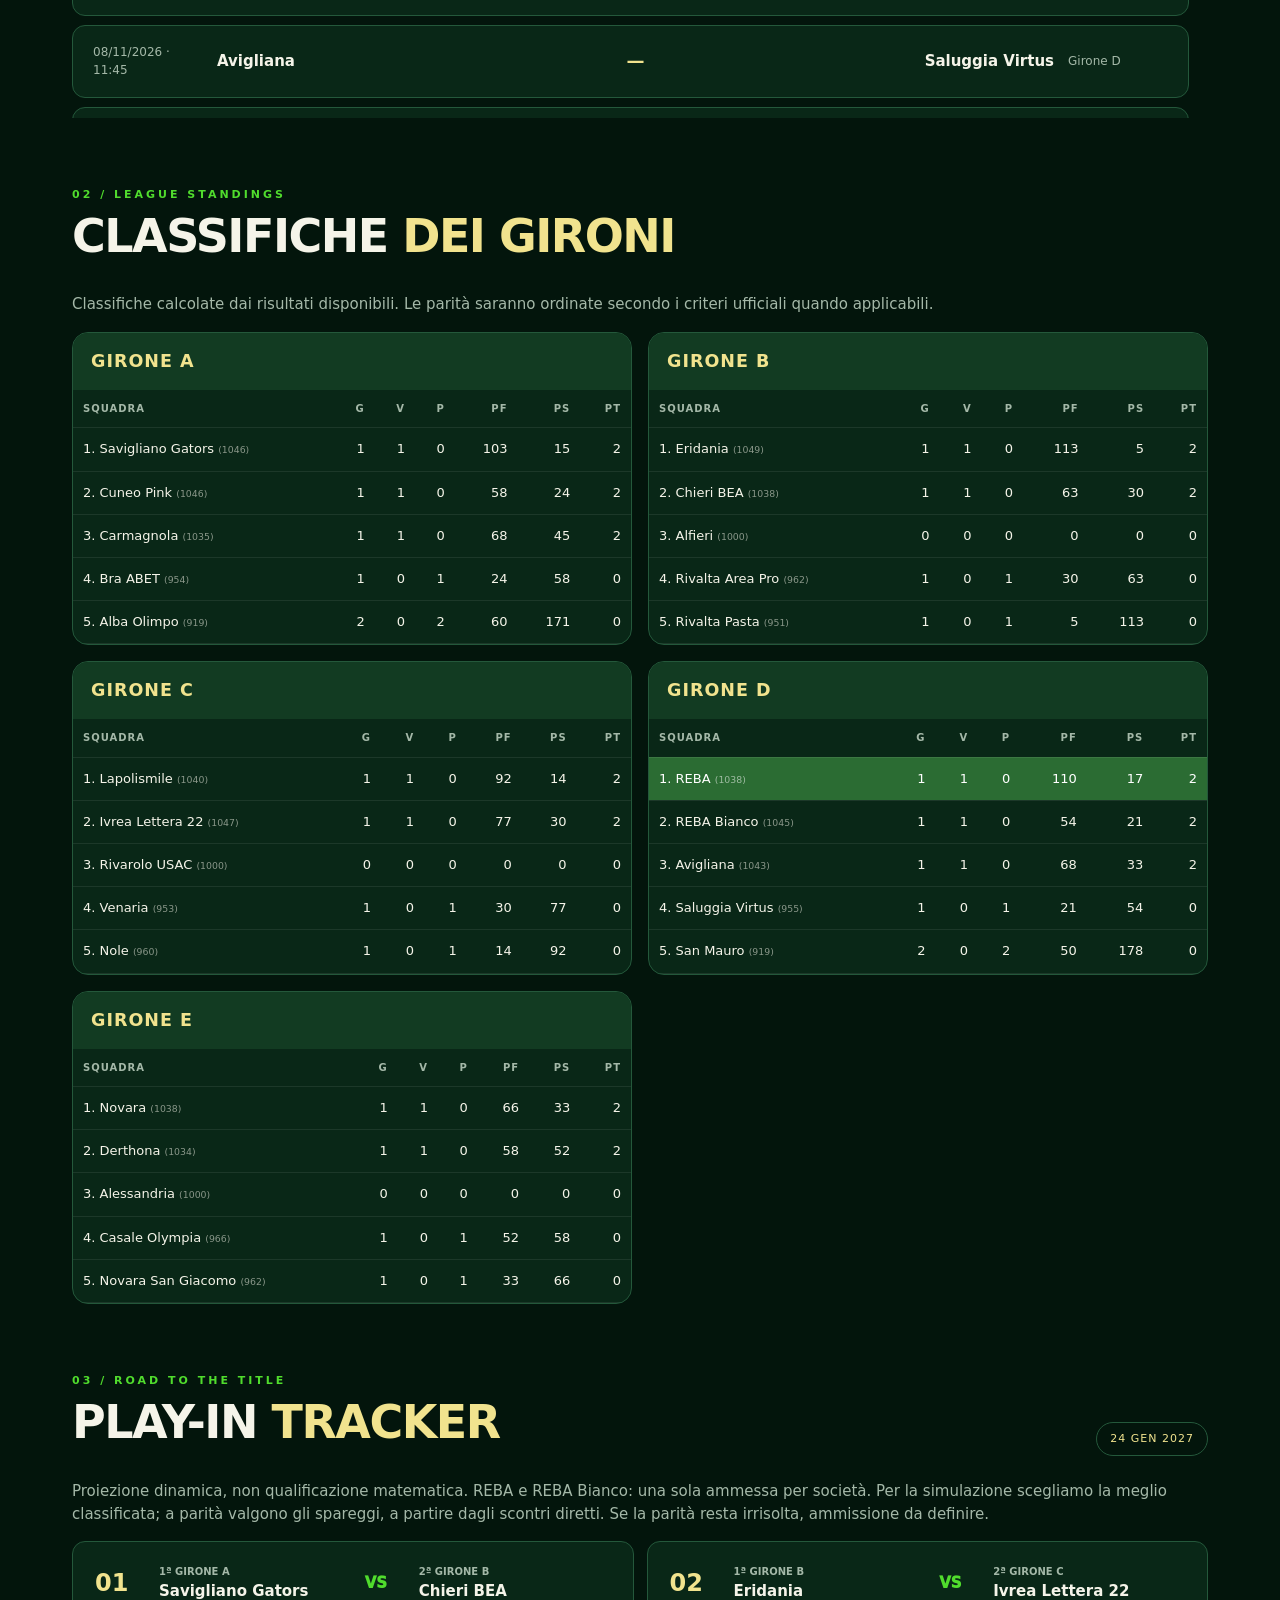
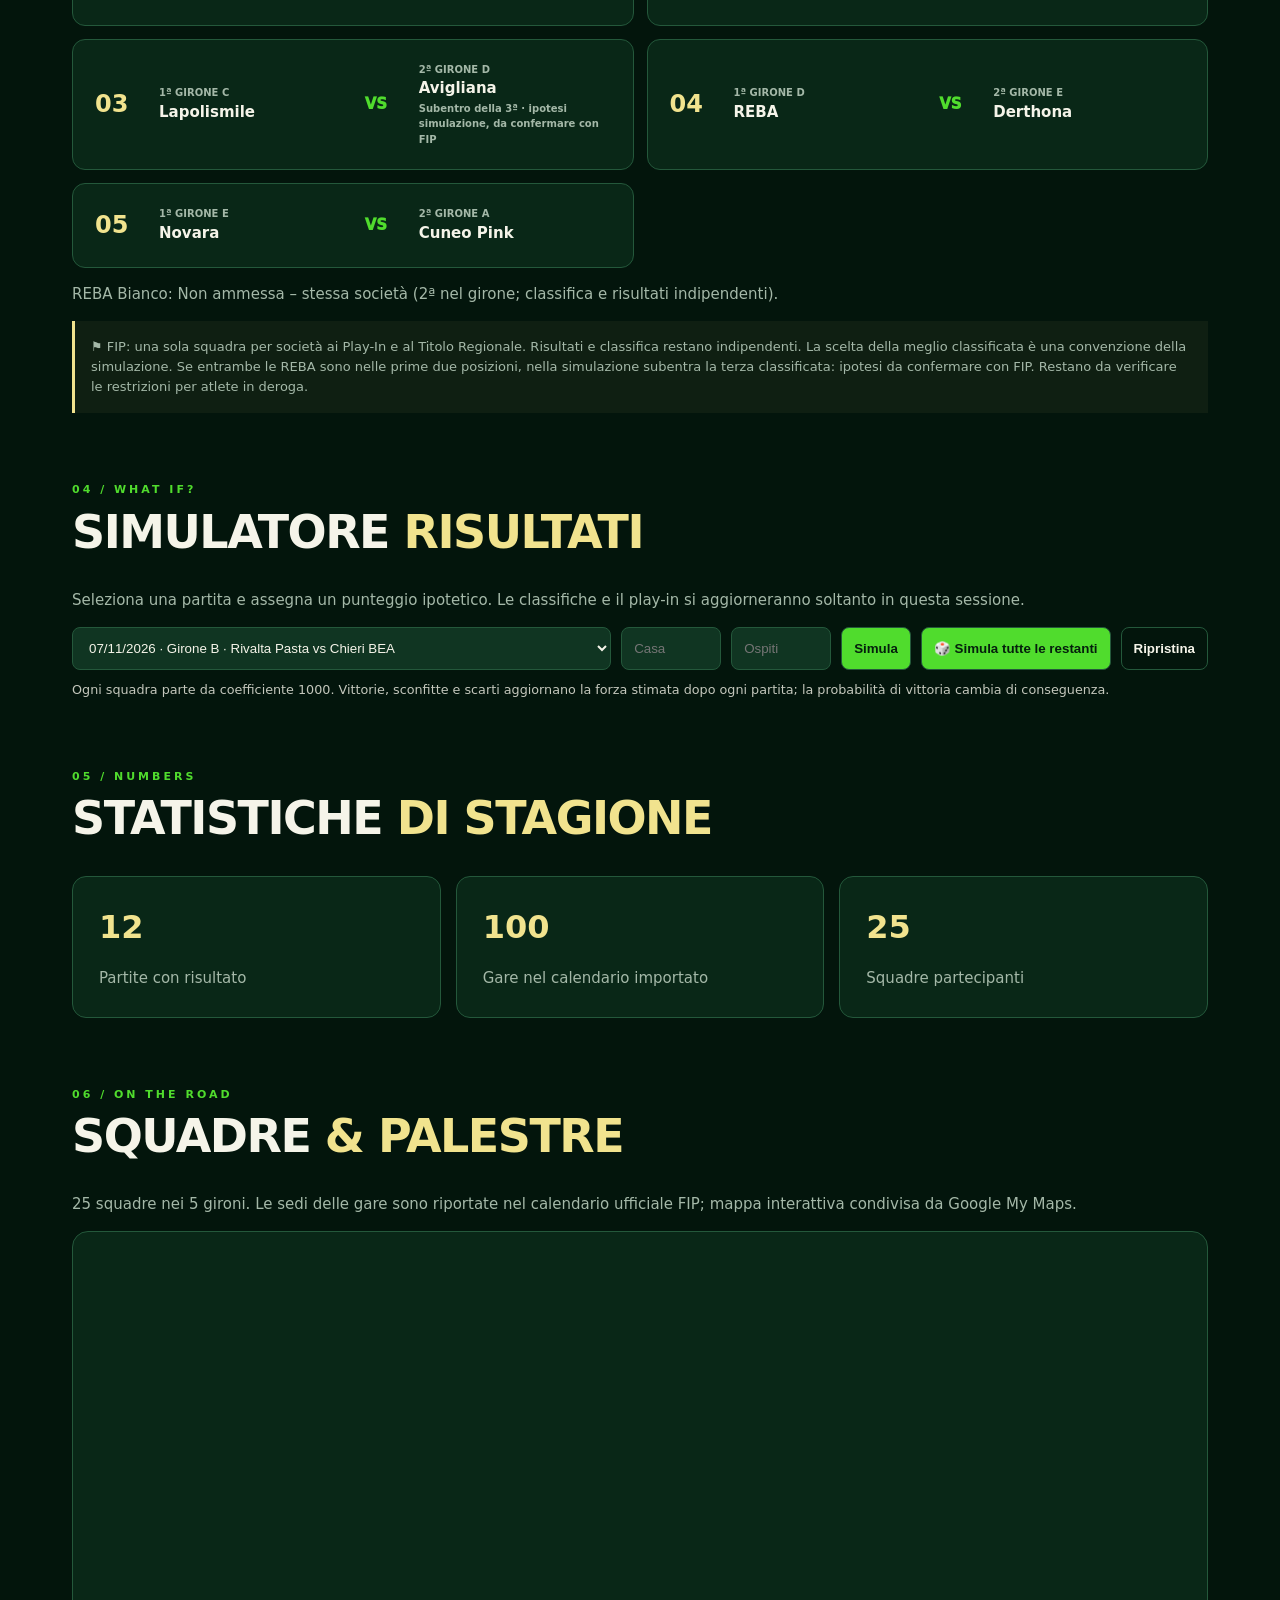
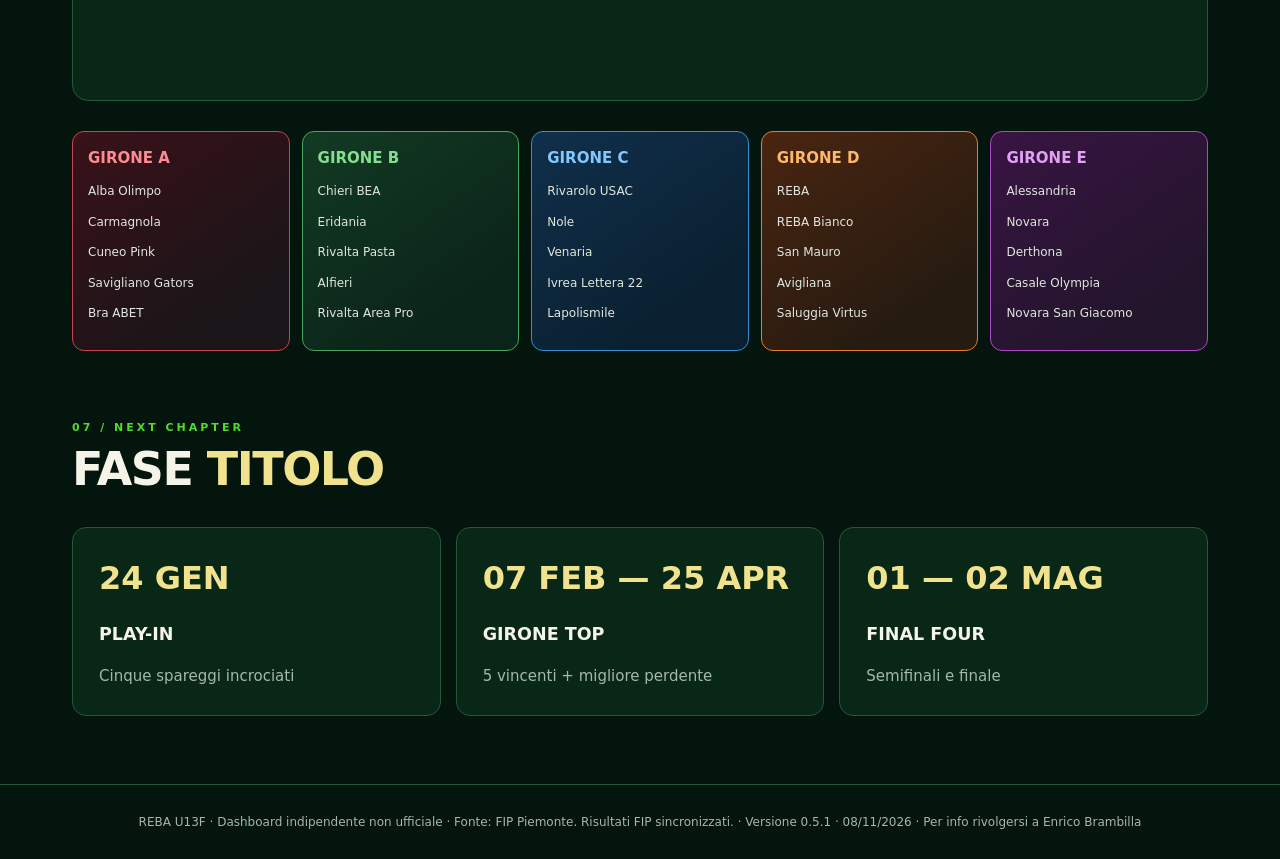
==== commit c4ebbed0: "v0.5.1: simulate third-team Play-In replacement as explicit hypothesis" ====
--- a/index.html
+++ b/index.html
@@ -1 +1 @@
-<!doctype html><html lang="it"><head><meta charset="utf-8"><meta name="viewport" content="width=device-width, initial-scale=1"><title>REBA | U13F Jr. NBA Piemonte</title><link rel="stylesheet" href="style.css"></head><body><header class="top"><a href="#home" class="brand">REBA <span>U13F / 26—27</span></a><nav><a href="#risultati">Risultati</a><a href="#classifiche">Classifiche</a><a href="#playin">Play-in</a></nav></header><main><section id="home" class="hero"><div class="hero-text"><div class="eyebrow">JR. NBA · PIEMONTE · 2026/27</div><h1>IL CAMPIONATO.<br><em>LA NOSTRA PASSIONE.</em></h1><p>25 squadre. 5 gironi. Una stagione da seguire, partita dopo partita.</p><div class="pills"><span>● FOCUS REBA</span><span id="sync">Calendario FIP 23.10.2026</span></div></div><img class="logo" src="assets/Reba-logo.webp" alt="Logo Polisportiva REBA"></section><section class="feature"><div><div class="eyebrow">NEXT UP / POLISPORTIVA REBA</div><h2 id="nextTitle">Caricamento calendario…</h2><p id="nextInfo"></p></div><div class="big-vs">VS</div></section><section id="risultati"><div class="section-head"><div><div class="eyebrow">01 / MATCH CENTER</div><h2>RISULTATI <em>& PARTITE</em></h2></div><div class="match-filters"><label class="reba-filter"><input type="checkbox" id="onlyReba"> Solo REBA</label><select id="matchGroup" aria-label="Filtra girone"><option value="all">Tutti i gironi</option></select></div></div><div id="matches" class="match-list"></div></section><section id="classifiche"><div class="section-head"><div><div class="eyebrow">02 / LEAGUE STANDINGS</div><h2>CLASSIFICHE <em>DEI GIRONI</em></h2></div></div><p class="hint">Classifiche calcolate dai risultati disponibili. Le parità saranno ordinate secondo i criteri ufficiali quando applicabili.</p><div id="tables" class="tables"></div></section><section id="playin"><div class="section-head"><div><div class="eyebrow">03 / ROAD TO THE TITLE</div><h2>PLAY-IN <em>TRACKER</em></h2></div><span class="date-badge">24 GEN 2027</span></div><p class="hint">Proiezione dinamica, non qualificazione matematica. REBA e REBA Bianco: una sola ammessa per società. Per la simulazione scegliamo la meglio classificata; a parità valgono gli spareggi, a partire dagli scontri diretti. Se la parità resta irrisolta, ammissione da definire.</p><div id="bracket" class="bracket"></div><p id="playinStatus" class="hint" aria-live="polite"></p><p class="note">⚑ FIP: una sola squadra per società ai Play-In e al Titolo Regionale. Risultati e classifica restano indipendenti. La scelta della meglio classificata è una convenzione della simulazione. Nessun ripescaggio automatico della terza: subentro da verificare. Restano da verificare le restrizioni per atlete in deroga.</p></section><section id="simulatore"><div class="section-head"><div><div class="eyebrow">04 / WHAT IF?</div><h2>SIMULATORE <em>RISULTATI</em></h2></div></div><p class="hint">Seleziona una partita e assegna un punteggio ipotetico. Le classifiche e il play-in si aggiorneranno soltanto in questa sessione.</p><div class="sim"><select id="simMatch"></select><input type="number" id="scoreHome" min="0" placeholder="Casa" aria-label="Punti squadra di casa"><input type="number" id="scoreAway" min="0" placeholder="Ospiti" aria-label="Punti squadra ospite"><button id="simulate">Simula</button><button id="reset" class="ghost">Ripristina</button></div><div id="simStatus" class="hint"></div></section><section id="statistiche"><div class="section-head"><div><div class="eyebrow">05 / NUMBERS</div><h2>STATISTICHE <em>DI STAGIONE</em></h2></div></div><div id="stats" class="stats"></div></section><section id="palestre"><div class="section-head"><div><div class="eyebrow">06 / ON THE ROAD</div><h2>SQUADRE <em>& PALESTRE</em></h2></div></div><p class="hint">25 squadre nei 5 gironi. Le sedi delle gare sono riportate nel calendario ufficiale FIP; mappa interattiva condivisa da Google My Maps.</p><iframe class="map-frame" title="Mappa delle palestre U13F Piemonte" loading="lazy" referrerpolicy="no-referrer-when-downgrade" src="https://www.google.com/maps/d/embed?mid=1JZEQtfkewoCIOnvi6FJE1i5hBzqazy4&amp;ll=44.91434599033553%2C8.146989349999973&amp;z=9"></iframe><div id="teams" class="team-grid"></div></section><section id="titolo"><div class="section-head"><div><div class="eyebrow">07 / NEXT CHAPTER</div><h2>FASE <em>TITOLO</em></h2></div></div><div class="phases"><div><b>24 GEN</b><h3>PLAY-IN</h3><p>Cinque spareggi incrociati</p></div><div><b>07 FEB — 25 APR</b><h3>GIRONE TOP</h3><p>5 vincenti + migliore perdente</p></div><div><b>01 — 02 MAG</b><h3>FINAL FOUR</h3><p>Semifinali e finale</p></div></div></section></main><footer>REBA U13F · Dashboard indipendente non ufficiale · Fonte: FIP Piemonte. <span id="status">Risultati FIP sincronizzati automaticamente.</span> <span class="site-version">· Versione 0.5.1 · 08/11/2026</span> · Per info rivolgersi a Enrico Brambilla</footer><script src="app.js"></script></body></html>
+<!doctype html><html lang="it"><head><meta charset="utf-8"><meta name="viewport" content="width=device-width, initial-scale=1"><title>REBA | U13F Jr. NBA Piemonte</title><link rel="stylesheet" href="style.css"></head><body><header class="top"><a href="#home" class="brand">REBA <span>U13F / 26—27</span></a><nav><a href="#risultati">Risultati</a><a href="#classifiche">Classifiche</a><a href="#playin">Play-in</a></nav></header><main><section id="home" class="hero"><div class="hero-text"><div class="eyebrow">JR. NBA · PIEMONTE · 2026/27</div><h1>IL CAMPIONATO.<br><em>LA NOSTRA PASSIONE.</em></h1><p>25 squadre. 5 gironi. Una stagione da seguire, partita dopo partita.</p><div class="pills"><span>● FOCUS REBA</span><span id="sync">Calendario FIP 23.10.2026</span></div></div><img class="logo" src="assets/Reba-logo.webp" alt="Logo Polisportiva REBA"></section><section class="feature"><div><div class="eyebrow">NEXT UP / POLISPORTIVA REBA</div><h2 id="nextTitle">Caricamento calendario…</h2><p id="nextInfo"></p></div><div class="big-vs">VS</div></section><section id="risultati"><div class="section-head"><div><div class="eyebrow">01 / MATCH CENTER</div><h2>RISULTATI <em>& PARTITE</em></h2></div><div class="match-filters"><label class="reba-filter"><input type="checkbox" id="onlyReba"> Solo REBA</label><select id="matchGroup" aria-label="Filtra girone"><option value="all">Tutti i gironi</option></select></div></div><div id="matches" class="match-list"></div></section><section id="classifiche"><div class="section-head"><div><div class="eyebrow">02 / LEAGUE STANDINGS</div><h2>CLASSIFICHE <em>DEI GIRONI</em></h2></div></div><p class="hint">Classifiche calcolate dai risultati disponibili. Le parità saranno ordinate secondo i criteri ufficiali quando applicabili.</p><div id="tables" class="tables"></div></section><section id="playin"><div class="section-head"><div><div class="eyebrow">03 / ROAD TO THE TITLE</div><h2>PLAY-IN <em>TRACKER</em></h2></div><span class="date-badge">24 GEN 2027</span></div><p class="hint">Proiezione dinamica, non qualificazione matematica. REBA e REBA Bianco: una sola ammessa per società. Per la simulazione scegliamo la meglio classificata; a parità valgono gli spareggi, a partire dagli scontri diretti. Se la parità resta irrisolta, ammissione da definire.</p><div id="bracket" class="bracket"></div><p id="playinStatus" class="hint" aria-live="polite"></p><p class="note">⚑ FIP: una sola squadra per società ai Play-In e al Titolo Regionale. Risultati e classifica restano indipendenti. La scelta della meglio classificata è una convenzione della simulazione. Se entrambe le REBA sono nelle prime due posizioni, nella simulazione subentra la terza classificata: ipotesi da confermare con FIP. Restano da verificare le restrizioni per atlete in deroga.</p></section><section id="simulatore"><div class="section-head"><div><div class="eyebrow">04 / WHAT IF?</div><h2>SIMULATORE <em>RISULTATI</em></h2></div></div><p class="hint">Seleziona una partita e assegna un punteggio ipotetico. Le classifiche e il play-in si aggiorneranno soltanto in questa sessione.</p><div class="sim"><select id="simMatch"></select><input type="number" id="scoreHome" min="0" placeholder="Casa" aria-label="Punti squadra di casa"><input type="number" id="scoreAway" min="0" placeholder="Ospiti" aria-label="Punti squadra ospite"><button id="simulate">Simula</button><button id="reset" class="ghost">Ripristina</button></div><div id="simStatus" class="hint"></div></section><section id="statistiche"><div class="section-head"><div><div class="eyebrow">05 / NUMBERS</div><h2>STATISTICHE <em>DI STAGIONE</em></h2></div></div><div id="stats" class="stats"></div></section><section id="palestre"><div class="section-head"><div><div class="eyebrow">06 / ON THE ROAD</div><h2>SQUADRE <em>& PALESTRE</em></h2></div></div><p class="hint">25 squadre nei 5 gironi. Le sedi delle gare sono riportate nel calendario ufficiale FIP; mappa interattiva condivisa da Google My Maps.</p><iframe class="map-frame" title="Mappa delle palestre U13F Piemonte" loading="lazy" referrerpolicy="no-referrer-when-downgrade" src="https://www.google.com/maps/d/embed?mid=1JZEQtfkewoCIOnvi6FJE1i5hBzqazy4&amp;ll=44.91434599033553%2C8.146989349999973&amp;z=9"></iframe><div id="teams" class="team-grid"></div></section><section id="titolo"><div class="section-head"><div><div class="eyebrow">07 / NEXT CHAPTER</div><h2>FASE <em>TITOLO</em></h2></div></div><div class="phases"><div><b>24 GEN</b><h3>PLAY-IN</h3><p>Cinque spareggi incrociati</p></div><div><b>07 FEB — 25 APR</b><h3>GIRONE TOP</h3><p>5 vincenti + migliore perdente</p></div><div><b>01 — 02 MAG</b><h3>FINAL FOUR</h3><p>Semifinali e finale</p></div></div></section></main><footer>REBA U13F · Dashboard indipendente non ufficiale · Fonte: FIP Piemonte. <span id="status">Risultati FIP sincronizzati automaticamente.</span> <span class="site-version">· Versione 0.5.1 · 08/11/2026</span> · Per info rivolgersi a Enrico Brambilla</footer><script src="app.js"></script></body></html>
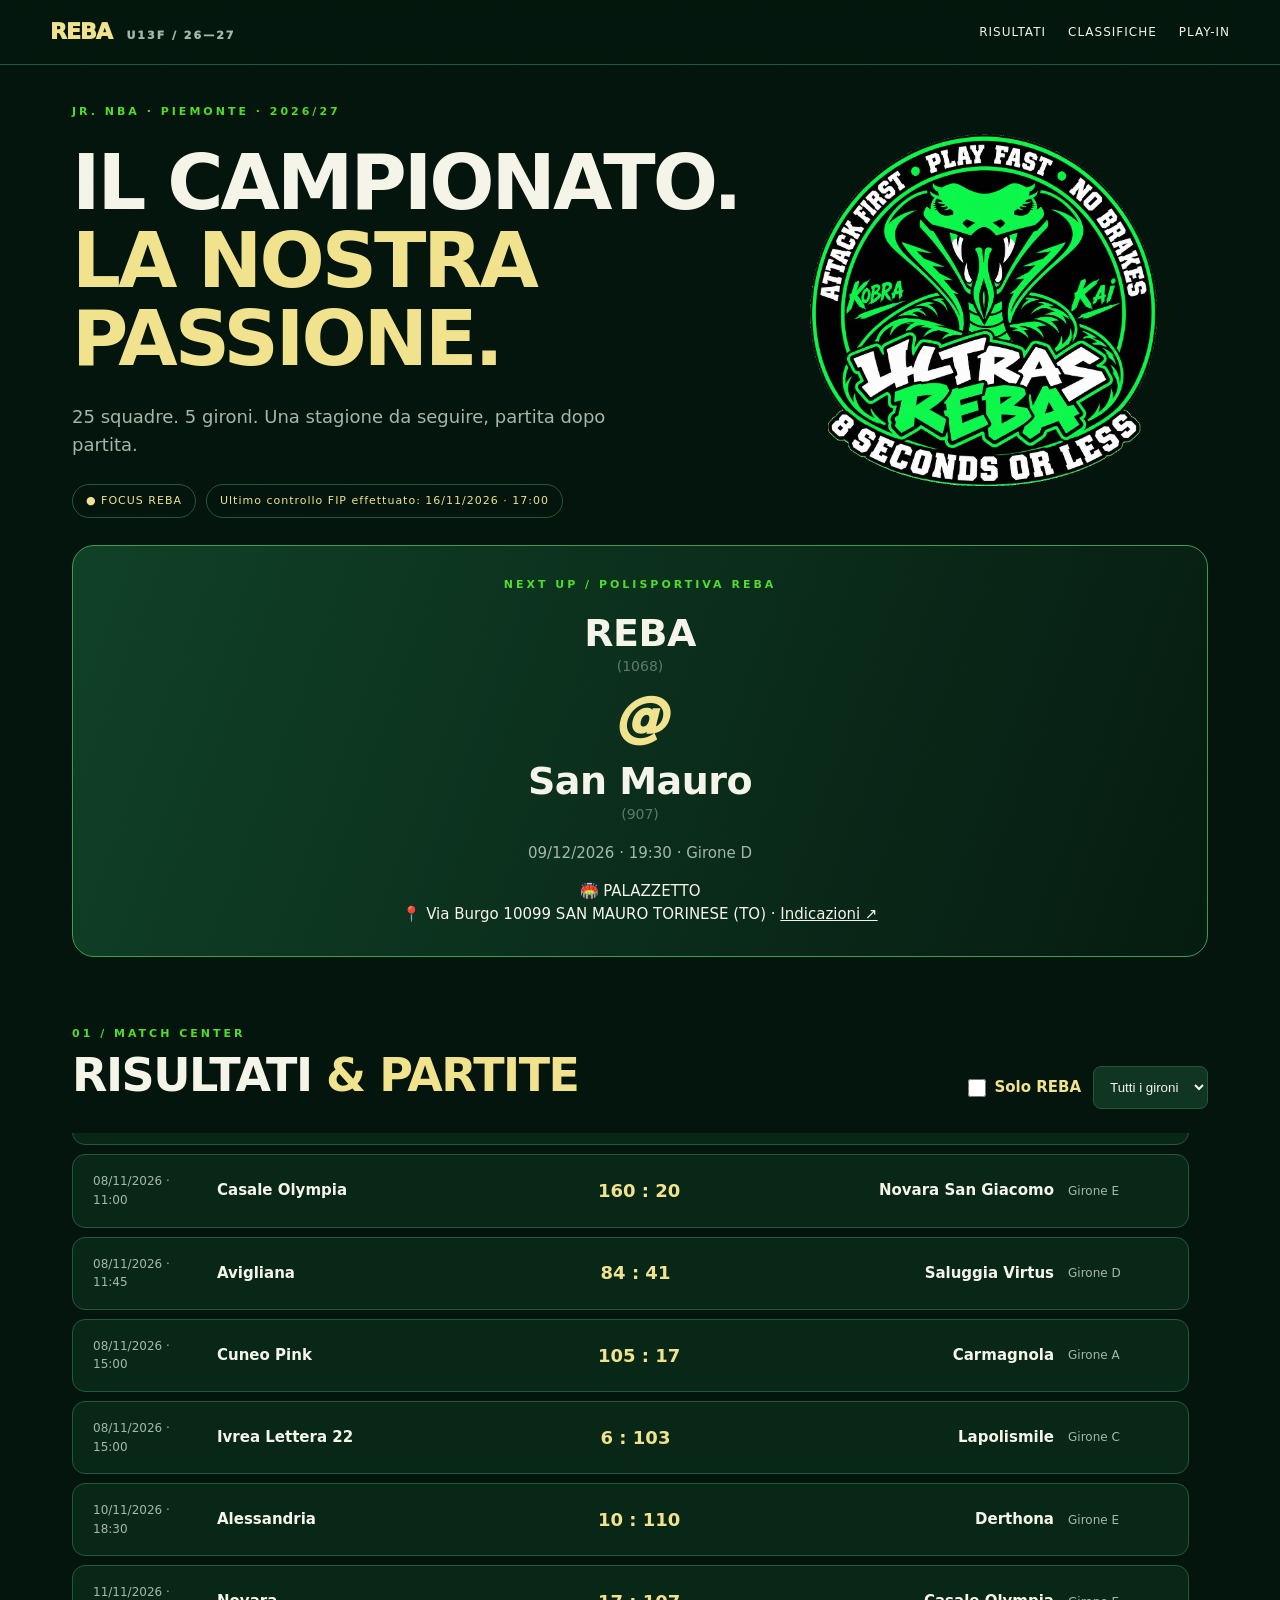
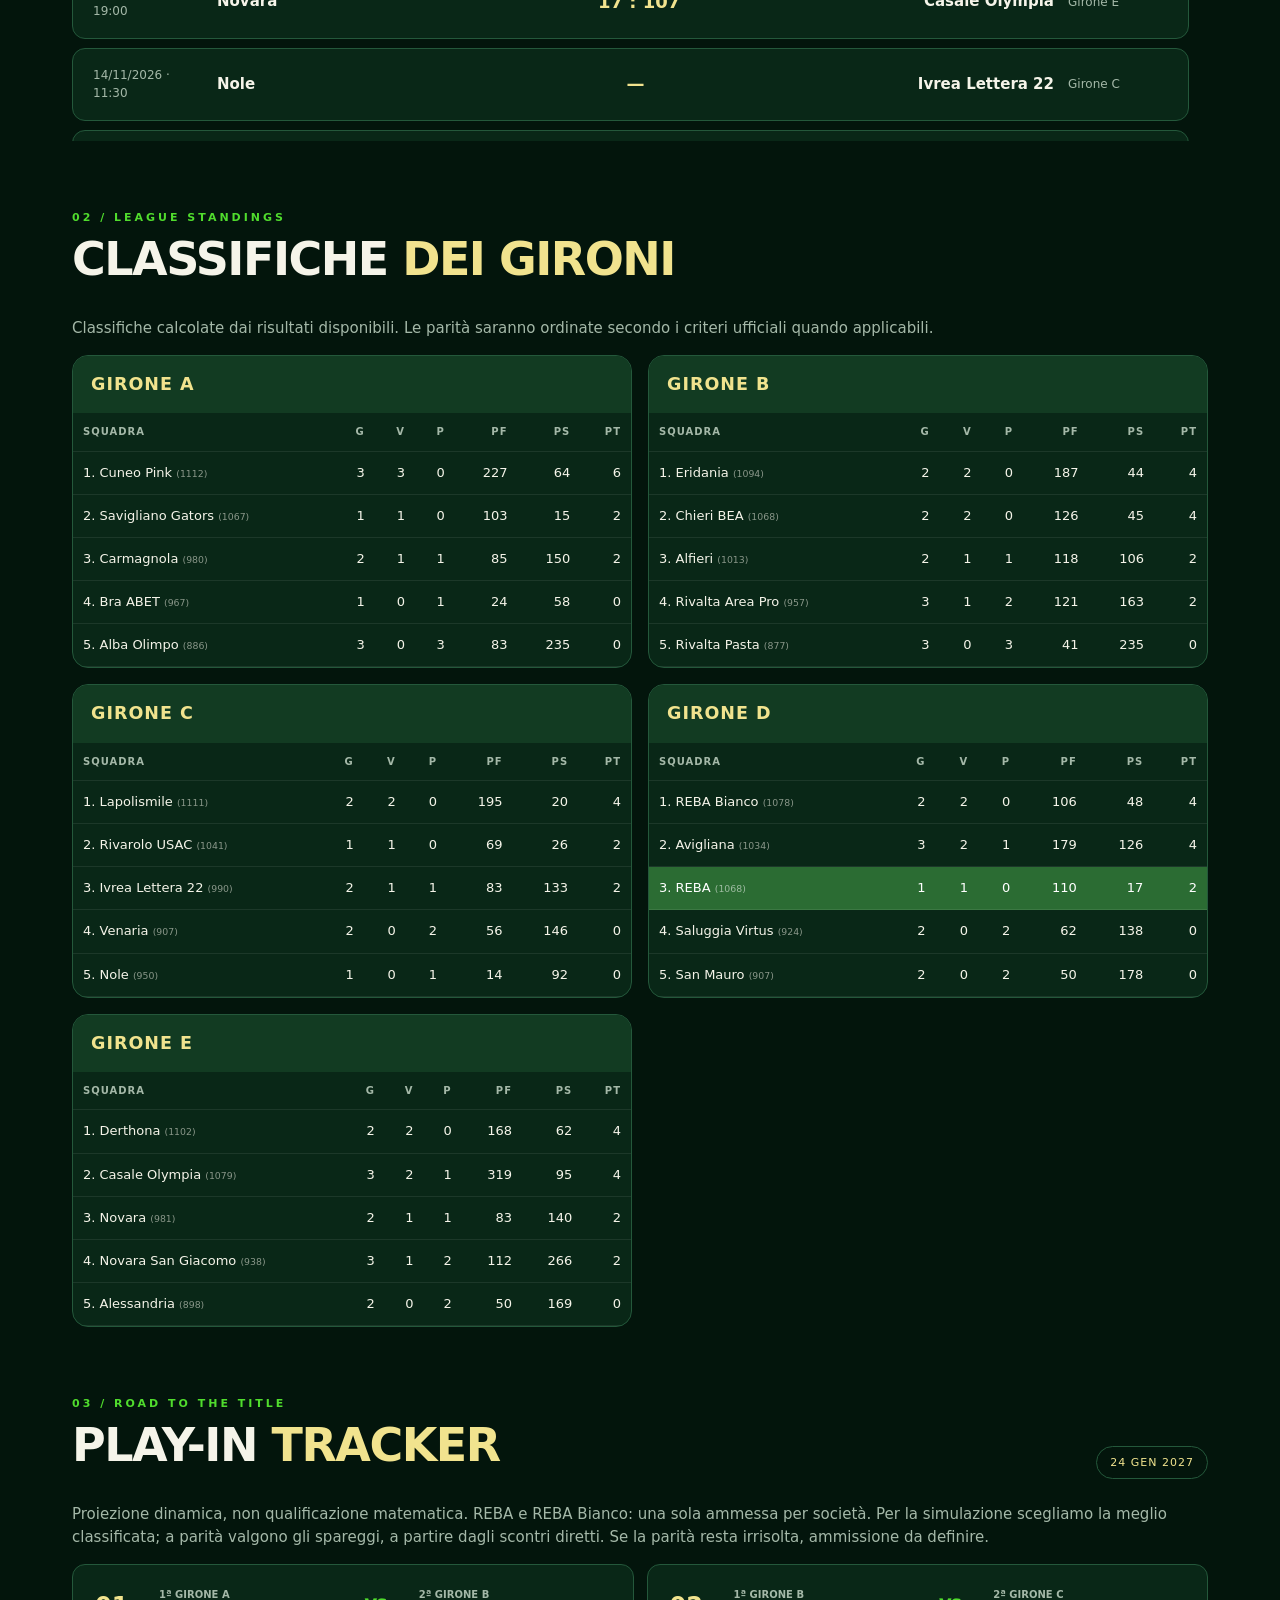
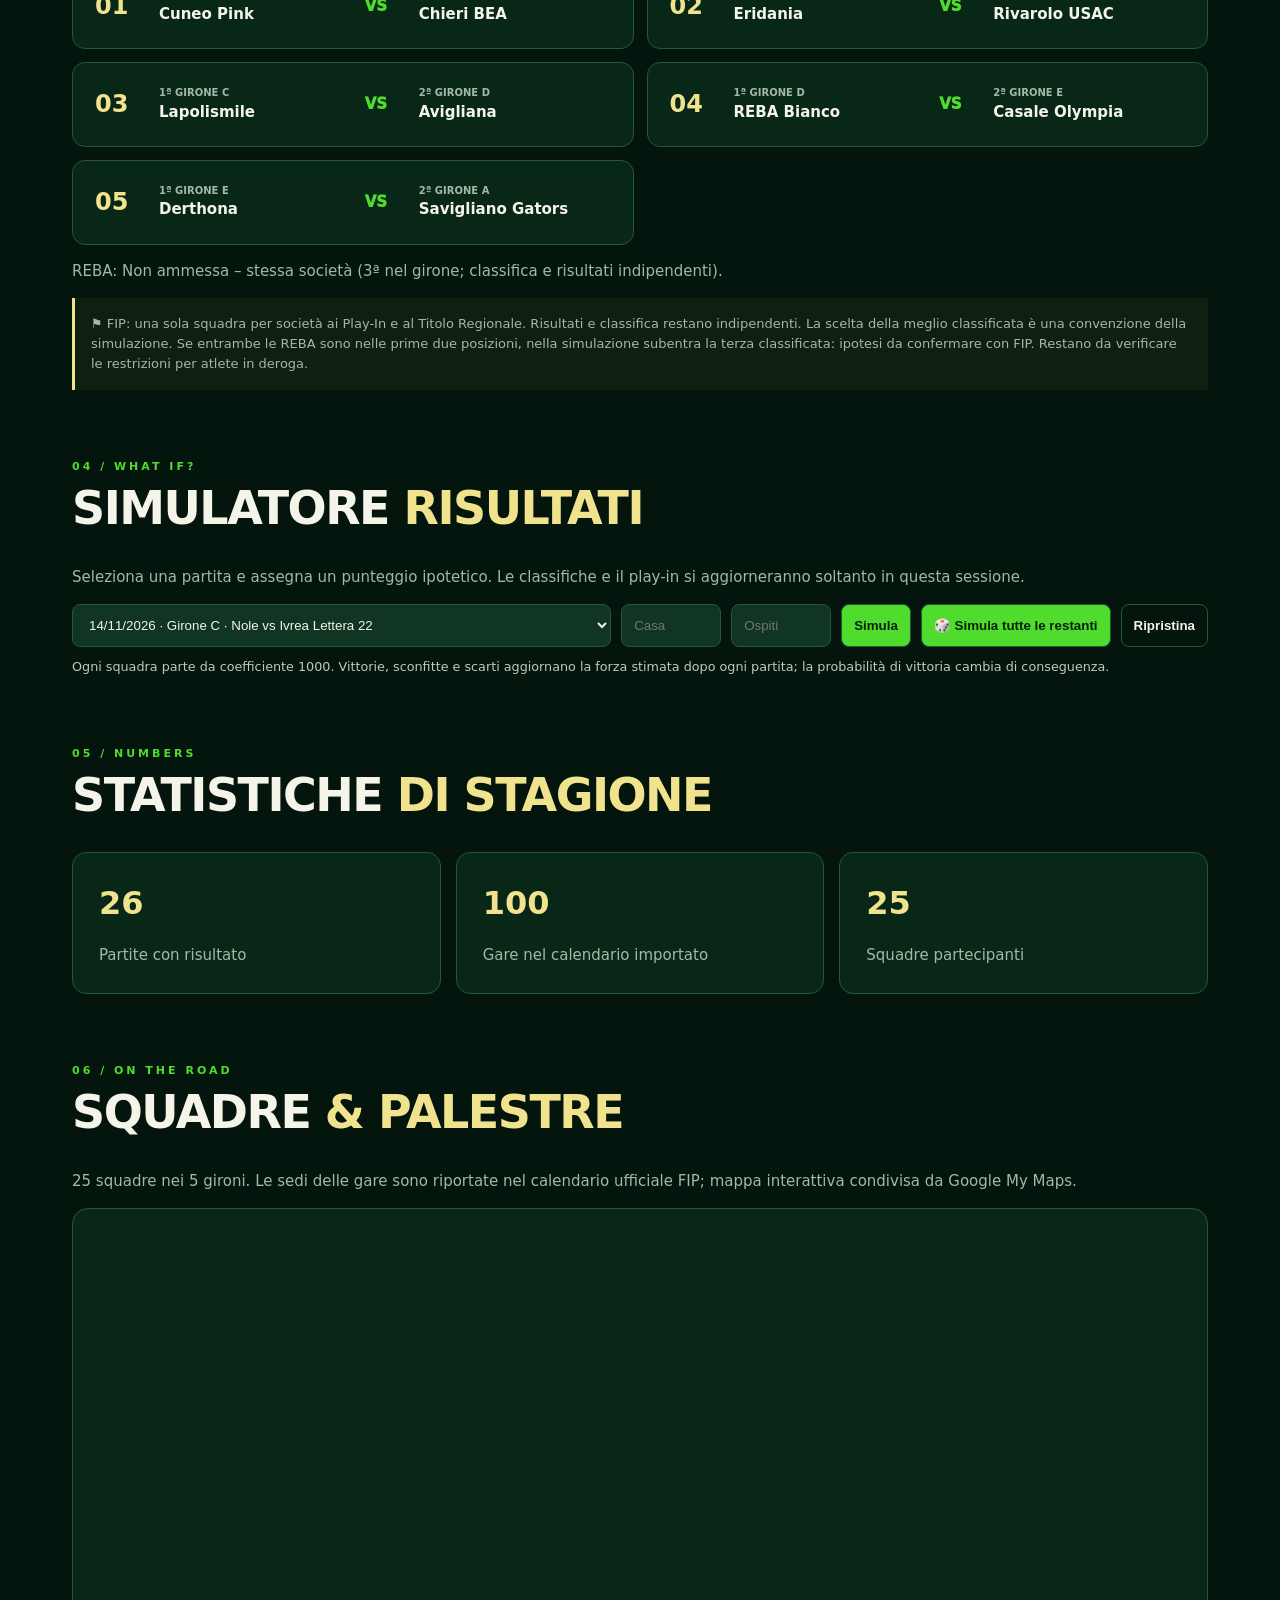
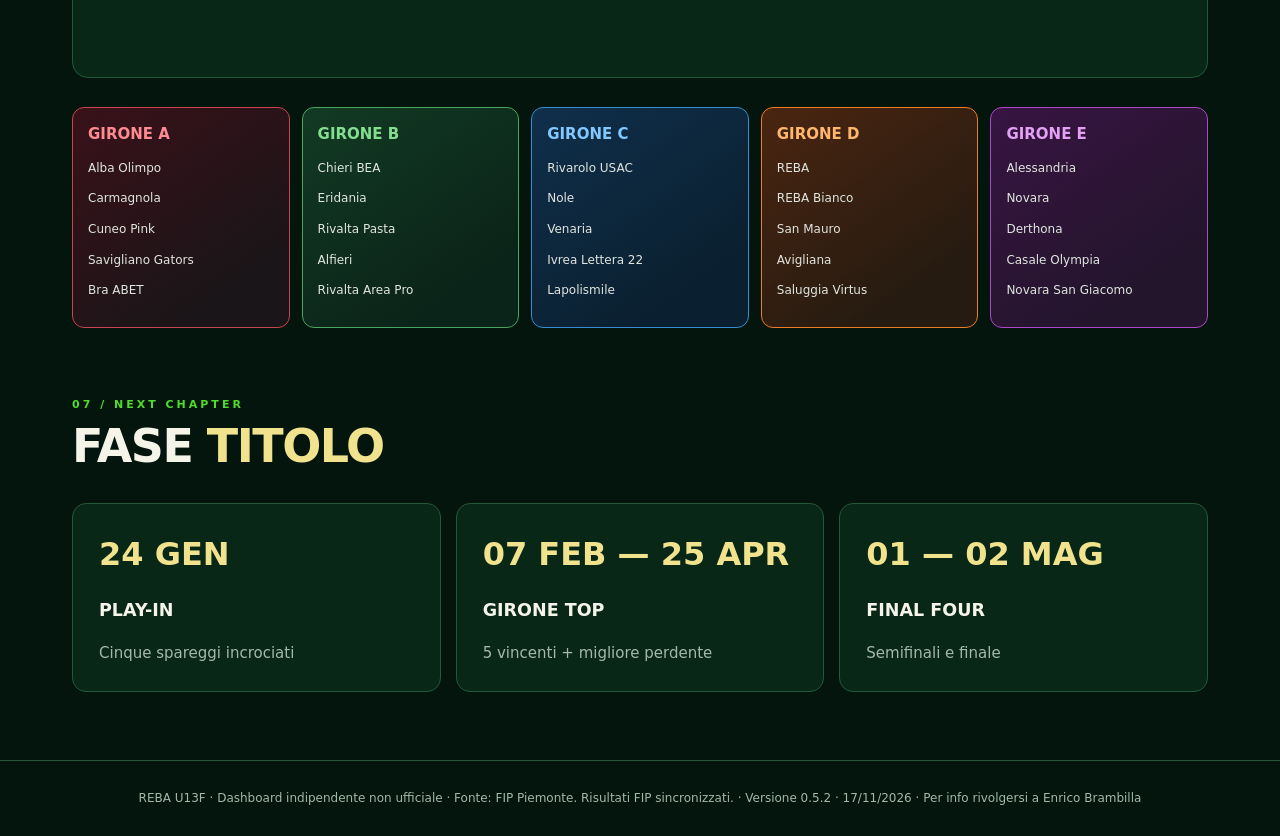
==== commit d2919eee: "v0.5.2: sedi ufficiali FIP per le sole gare REBA U13F" ====
--- a/index.html
+++ b/index.html
@@ -1 +1 @@
-<!doctype html><html lang="it"><head><meta charset="utf-8"><meta name="viewport" content="width=device-width, initial-scale=1"><title>REBA | U13F Jr. NBA Piemonte</title><link rel="stylesheet" href="style.css"></head><body><header class="top"><a href="#home" class="brand">REBA <span>U13F / 26—27</span></a><nav><a href="#risultati">Risultati</a><a href="#classifiche">Classifiche</a><a href="#playin">Play-in</a></nav></header><main><section id="home" class="hero"><div class="hero-text"><div class="eyebrow">JR. NBA · PIEMONTE · 2026/27</div><h1>IL CAMPIONATO.<br><em>LA NOSTRA PASSIONE.</em></h1><p>25 squadre. 5 gironi. Una stagione da seguire, partita dopo partita.</p><div class="pills"><span>● FOCUS REBA</span><span id="sync">Calendario FIP 23.10.2026</span></div></div><img class="logo" src="assets/Reba-logo.webp" alt="Logo Polisportiva REBA"></section><section class="feature"><div><div class="eyebrow">NEXT UP / POLISPORTIVA REBA</div><h2 id="nextTitle">Caricamento calendario…</h2><p id="nextInfo"></p></div><div class="big-vs">VS</div></section><section id="risultati"><div class="section-head"><div><div class="eyebrow">01 / MATCH CENTER</div><h2>RISULTATI <em>& PARTITE</em></h2></div><div class="match-filters"><label class="reba-filter"><input type="checkbox" id="onlyReba"> Solo REBA</label><select id="matchGroup" aria-label="Filtra girone"><option value="all">Tutti i gironi</option></select></div></div><div id="matches" class="match-list"></div></section><section id="classifiche"><div class="section-head"><div><div class="eyebrow">02 / LEAGUE STANDINGS</div><h2>CLASSIFICHE <em>DEI GIRONI</em></h2></div></div><p class="hint">Classifiche calcolate dai risultati disponibili. Le parità saranno ordinate secondo i criteri ufficiali quando applicabili.</p><div id="tables" class="tables"></div></section><section id="playin"><div class="section-head"><div><div class="eyebrow">03 / ROAD TO THE TITLE</div><h2>PLAY-IN <em>TRACKER</em></h2></div><span class="date-badge">24 GEN 2027</span></div><p class="hint">Proiezione dinamica, non qualificazione matematica. REBA e REBA Bianco: una sola ammessa per società. Per la simulazione scegliamo la meglio classificata; a parità valgono gli spareggi, a partire dagli scontri diretti. Se la parità resta irrisolta, ammissione da definire.</p><div id="bracket" class="bracket"></div><p id="playinStatus" class="hint" aria-live="polite"></p><p class="note">⚑ FIP: una sola squadra per società ai Play-In e al Titolo Regionale. Risultati e classifica restano indipendenti. La scelta della meglio classificata è una convenzione della simulazione. Se entrambe le REBA sono nelle prime due posizioni, nella simulazione subentra la terza classificata: ipotesi da confermare con FIP. Restano da verificare le restrizioni per atlete in deroga.</p></section><section id="simulatore"><div class="section-head"><div><div class="eyebrow">04 / WHAT IF?</div><h2>SIMULATORE <em>RISULTATI</em></h2></div></div><p class="hint">Seleziona una partita e assegna un punteggio ipotetico. Le classifiche e il play-in si aggiorneranno soltanto in questa sessione.</p><div class="sim"><select id="simMatch"></select><input type="number" id="scoreHome" min="0" placeholder="Casa" aria-label="Punti squadra di casa"><input type="number" id="scoreAway" min="0" placeholder="Ospiti" aria-label="Punti squadra ospite"><button id="simulate">Simula</button><button id="reset" class="ghost">Ripristina</button></div><div id="simStatus" class="hint"></div></section><section id="statistiche"><div class="section-head"><div><div class="eyebrow">05 / NUMBERS</div><h2>STATISTICHE <em>DI STAGIONE</em></h2></div></div><div id="stats" class="stats"></div></section><section id="palestre"><div class="section-head"><div><div class="eyebrow">06 / ON THE ROAD</div><h2>SQUADRE <em>& PALESTRE</em></h2></div></div><p class="hint">25 squadre nei 5 gironi. Le sedi delle gare sono riportate nel calendario ufficiale FIP; mappa interattiva condivisa da Google My Maps.</p><iframe class="map-frame" title="Mappa delle palestre U13F Piemonte" loading="lazy" referrerpolicy="no-referrer-when-downgrade" src="https://www.google.com/maps/d/embed?mid=1JZEQtfkewoCIOnvi6FJE1i5hBzqazy4&amp;ll=44.91434599033553%2C8.146989349999973&amp;z=9"></iframe><div id="teams" class="team-grid"></div></section><section id="titolo"><div class="section-head"><div><div class="eyebrow">07 / NEXT CHAPTER</div><h2>FASE <em>TITOLO</em></h2></div></div><div class="phases"><div><b>24 GEN</b><h3>PLAY-IN</h3><p>Cinque spareggi incrociati</p></div><div><b>07 FEB — 25 APR</b><h3>GIRONE TOP</h3><p>5 vincenti + migliore perdente</p></div><div><b>01 — 02 MAG</b><h3>FINAL FOUR</h3><p>Semifinali e finale</p></div></div></section></main><footer>REBA U13F · Dashboard indipendente non ufficiale · Fonte: FIP Piemonte. <span id="status">Risultati FIP sincronizzati automaticamente.</span> <span class="site-version">· Versione 0.5.1 · 08/11/2026</span> · Per info rivolgersi a Enrico Brambilla</footer><script src="app.js"></script></body></html>
+<!doctype html><html lang="it"><head><meta charset="utf-8"><meta name="viewport" content="width=device-width, initial-scale=1"><title>REBA | U13F Jr. NBA Piemonte</title><link rel="stylesheet" href="style.css?v=0.5.2"></head><body><header class="top"><a href="#home" class="brand">REBA <span>U13F / 26—27</span></a><nav><a href="#risultati">Risultati</a><a href="#classifiche">Classifiche</a><a href="#playin">Play-in</a></nav></header><main><section id="home" class="hero"><div class="hero-text"><div class="eyebrow">JR. NBA · PIEMONTE · 2026/27</div><h1>IL CAMPIONATO.<br><em>LA NOSTRA PASSIONE.</em></h1><p>25 squadre. 5 gironi. Una stagione da seguire, partita dopo partita.</p><div class="pills"><span>● FOCUS REBA</span><span id="sync">Calendario FIP 23.10.2026</span></div></div><img class="logo" src="assets/Reba-logo.webp" alt="Logo Polisportiva REBA"></section><section class="feature"><div><div class="eyebrow">NEXT UP / POLISPORTIVA REBA</div><h2 id="nextTitle">Caricamento calendario…</h2><p id="nextInfo"></p></div><div class="big-vs">VS</div></section><section id="risultati"><div class="section-head"><div><div class="eyebrow">01 / MATCH CENTER</div><h2>RISULTATI <em>& PARTITE</em></h2></div><div class="match-filters"><label class="reba-filter"><input type="checkbox" id="onlyReba"> Solo REBA</label><select id="matchGroup" aria-label="Filtra girone"><option value="all">Tutti i gironi</option></select></div></div><div id="matches" class="match-list"></div></section><section id="classifiche"><div class="section-head"><div><div class="eyebrow">02 / LEAGUE STANDINGS</div><h2>CLASSIFICHE <em>DEI GIRONI</em></h2></div></div><p class="hint">Classifiche calcolate dai risultati disponibili. Le parità saranno ordinate secondo i criteri ufficiali quando applicabili.</p><div id="tables" class="tables"></div></section><section id="playin"><div class="section-head"><div><div class="eyebrow">03 / ROAD TO THE TITLE</div><h2>PLAY-IN <em>TRACKER</em></h2></div><span class="date-badge">24 GEN 2027</span></div><p class="hint">Proiezione dinamica, non qualificazione matematica. REBA e REBA Bianco: una sola ammessa per società. Per la simulazione scegliamo la meglio classificata; a parità valgono gli spareggi, a partire dagli scontri diretti. Se la parità resta irrisolta, ammissione da definire.</p><div id="bracket" class="bracket"></div><p id="playinStatus" class="hint" aria-live="polite"></p><p class="note">⚑ FIP: una sola squadra per società ai Play-In e al Titolo Regionale. Risultati e classifica restano indipendenti. La scelta della meglio classificata è una convenzione della simulazione. Se entrambe le REBA sono nelle prime due posizioni, nella simulazione subentra la terza classificata: ipotesi da confermare con FIP. Restano da verificare le restrizioni per atlete in deroga.</p></section><section id="simulatore"><div class="section-head"><div><div class="eyebrow">04 / WHAT IF?</div><h2>SIMULATORE <em>RISULTATI</em></h2></div></div><p class="hint">Seleziona una partita e assegna un punteggio ipotetico. Le classifiche e il play-in si aggiorneranno soltanto in questa sessione.</p><div class="sim"><select id="simMatch"></select><input type="number" id="scoreHome" min="0" placeholder="Casa" aria-label="Punti squadra di casa"><input type="number" id="scoreAway" min="0" placeholder="Ospiti" aria-label="Punti squadra ospite"><button id="simulate">Simula</button><button id="reset" class="ghost">Ripristina</button></div><div id="simStatus" class="hint"></div></section><section id="statistiche"><div class="section-head"><div><div class="eyebrow">05 / NUMBERS</div><h2>STATISTICHE <em>DI STAGIONE</em></h2></div></div><div id="stats" class="stats"></div></section><section id="palestre"><div class="section-head"><div><div class="eyebrow">06 / ON THE ROAD</div><h2>SQUADRE <em>& PALESTRE</em></h2></div></div><p class="hint">25 squadre nei 5 gironi. Le sedi delle gare sono riportate nel calendario ufficiale FIP; mappa interattiva condivisa da Google My Maps.</p><iframe class="map-frame" title="Mappa delle palestre U13F Piemonte" loading="lazy" referrerpolicy="no-referrer-when-downgrade" src="https://www.google.com/maps/d/embed?mid=1JZEQtfkewoCIOnvi6FJE1i5hBzqazy4&amp;ll=44.91434599033553%2C8.146989349999973&amp;z=9"></iframe><div id="teams" class="team-grid"></div></section><section id="titolo"><div class="section-head"><div><div class="eyebrow">07 / NEXT CHAPTER</div><h2>FASE <em>TITOLO</em></h2></div></div><div class="phases"><div><b>24 GEN</b><h3>PLAY-IN</h3><p>Cinque spareggi incrociati</p></div><div><b>07 FEB — 25 APR</b><h3>GIRONE TOP</h3><p>5 vincenti + migliore perdente</p></div><div><b>01 — 02 MAG</b><h3>FINAL FOUR</h3><p>Semifinali e finale</p></div></div></section></main><footer>REBA U13F · Dashboard indipendente non ufficiale · Fonte: FIP Piemonte. <span id="status">Risultati FIP sincronizzati automaticamente.</span> <span class="site-version">· Versione 0.5.2 · 17/11/2026</span> · Per info rivolgersi a Enrico Brambilla</footer><script src="app.js?v=0.5.2"></script></body></html>
--- a/style.css
+++ b/style.css
@@ -32,6 +32,8 @@
 #matches.match-list{--match-row-height:76px;max-height:calc(8 * var(--match-row-height));overflow-y:auto;overscroll-behavior-y:contain;scrollbar-gutter:stable;align-content:start;display:flex;flex-direction:column;gap:9px;padding-right:4px}
 #matches .match{flex:0 0 auto;min-height:67px;box-sizing:border-box}
 /* Recent results add a cream marker; REBA keeps its own border and background. */
+.match-venue{grid-column:1 / -1;font-size:12px;font-weight:400;color:var(--muted);overflow-wrap:anywhere}
+.match-venue a{text-decoration:underline}
 .match.fresh-result{box-shadow:inset 3px 0 0 var(--cream)}
 .match.fresh-result .score{color:var(--lime);font-weight:900}
 @media(max-width:800px){#matches.match-list{--match-row-height:71px}#matches .match{min-height:62px}}
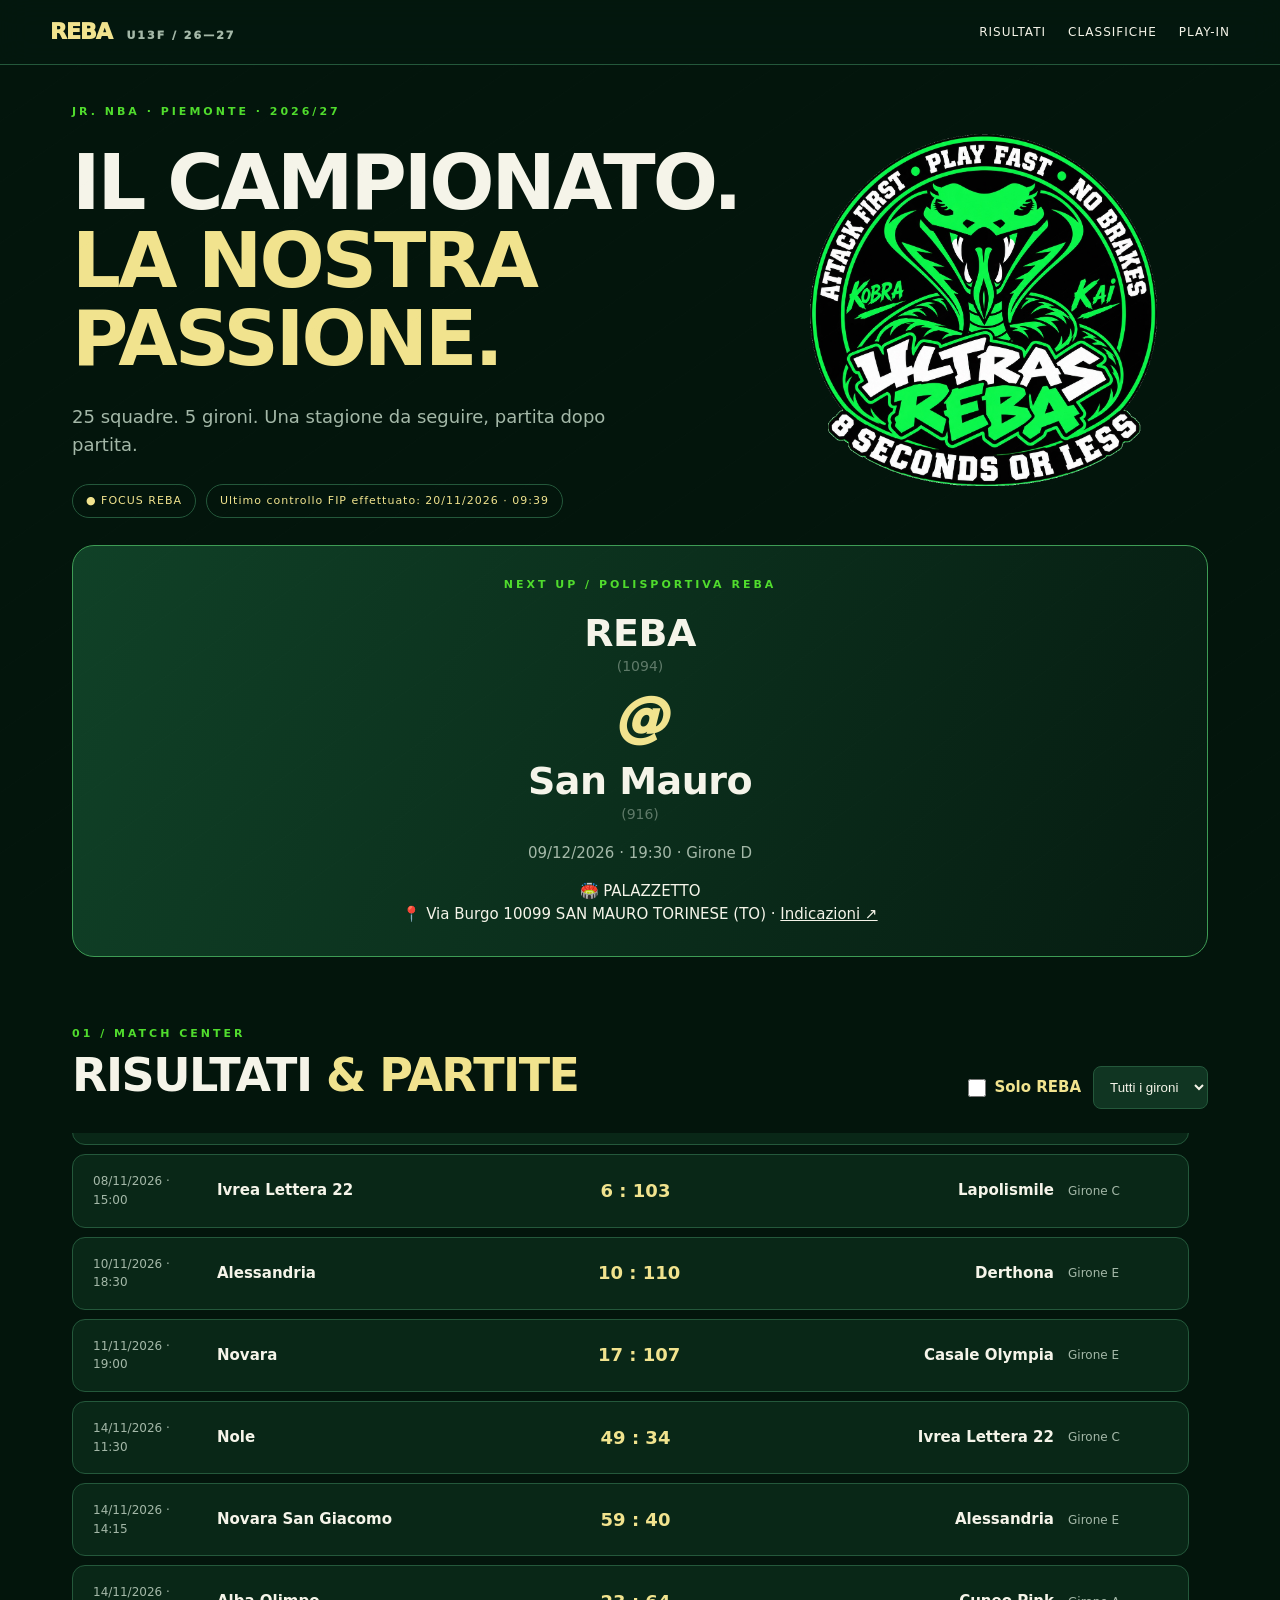
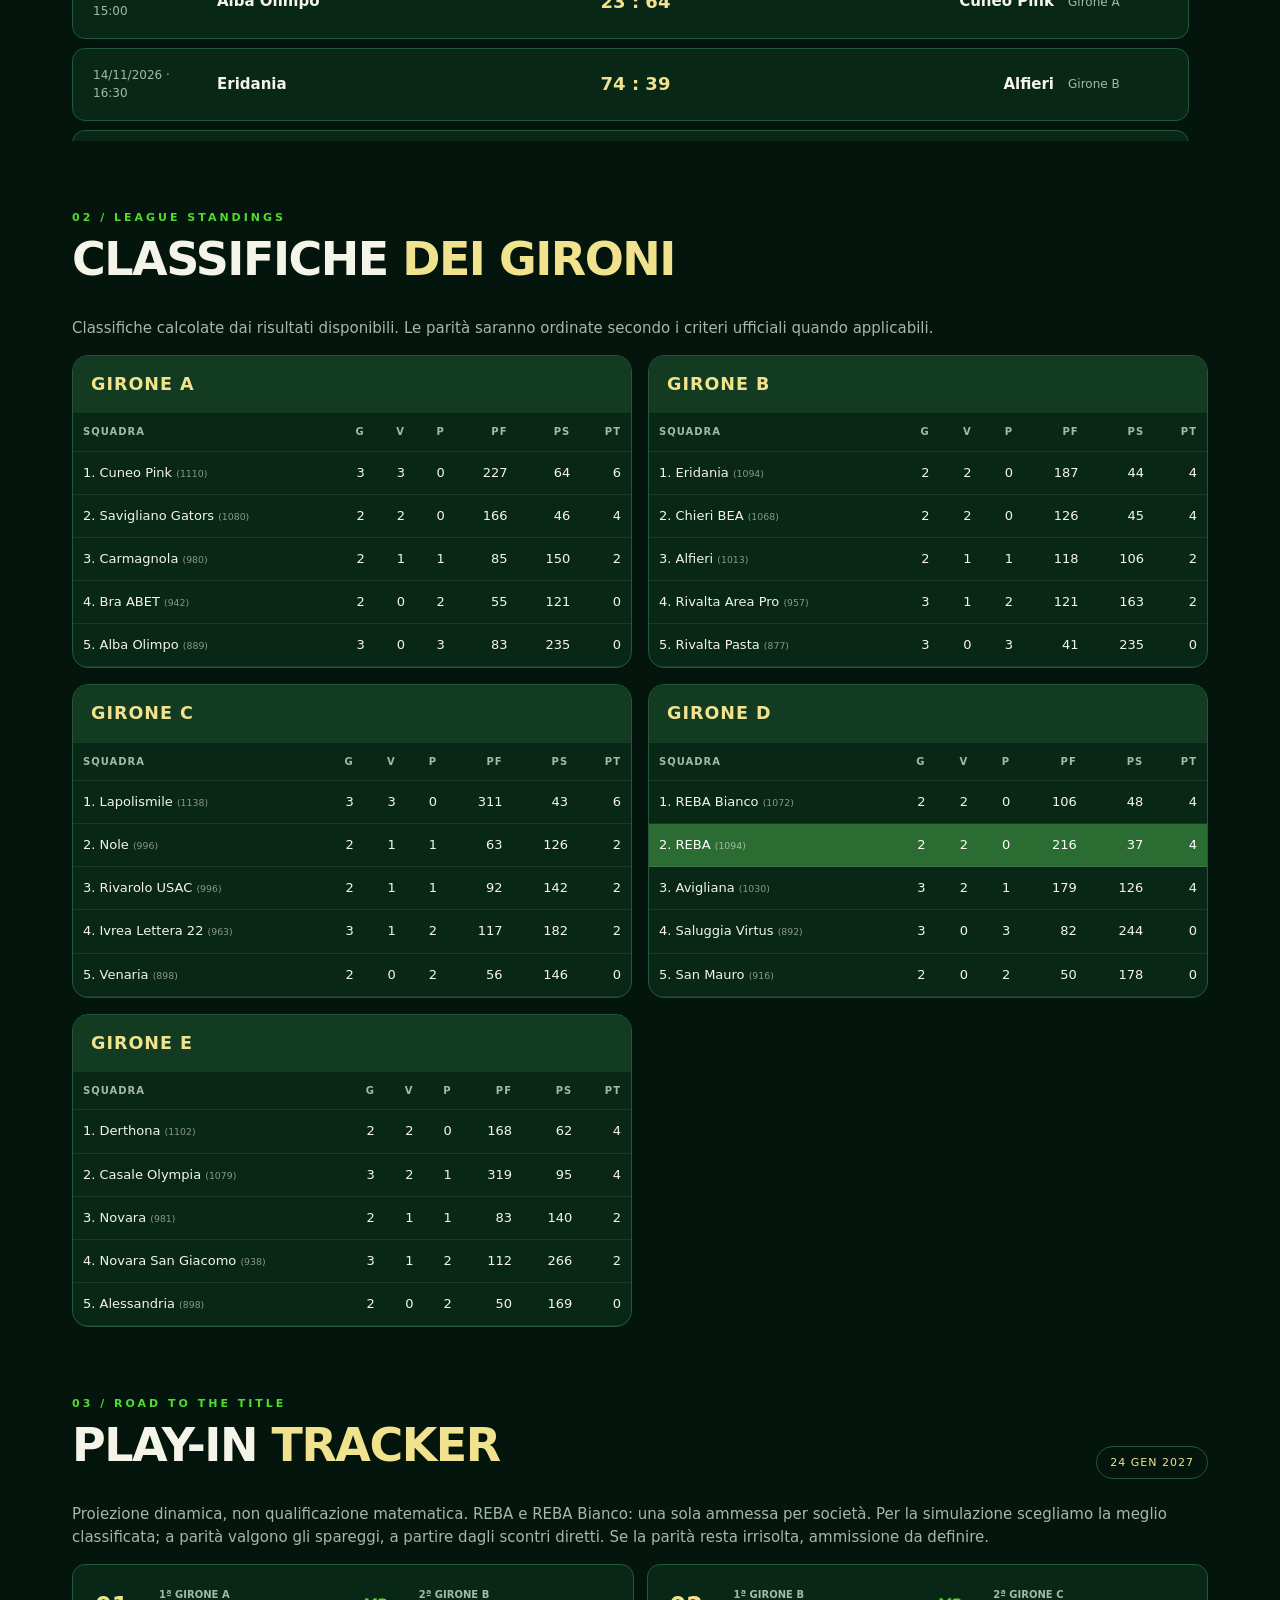
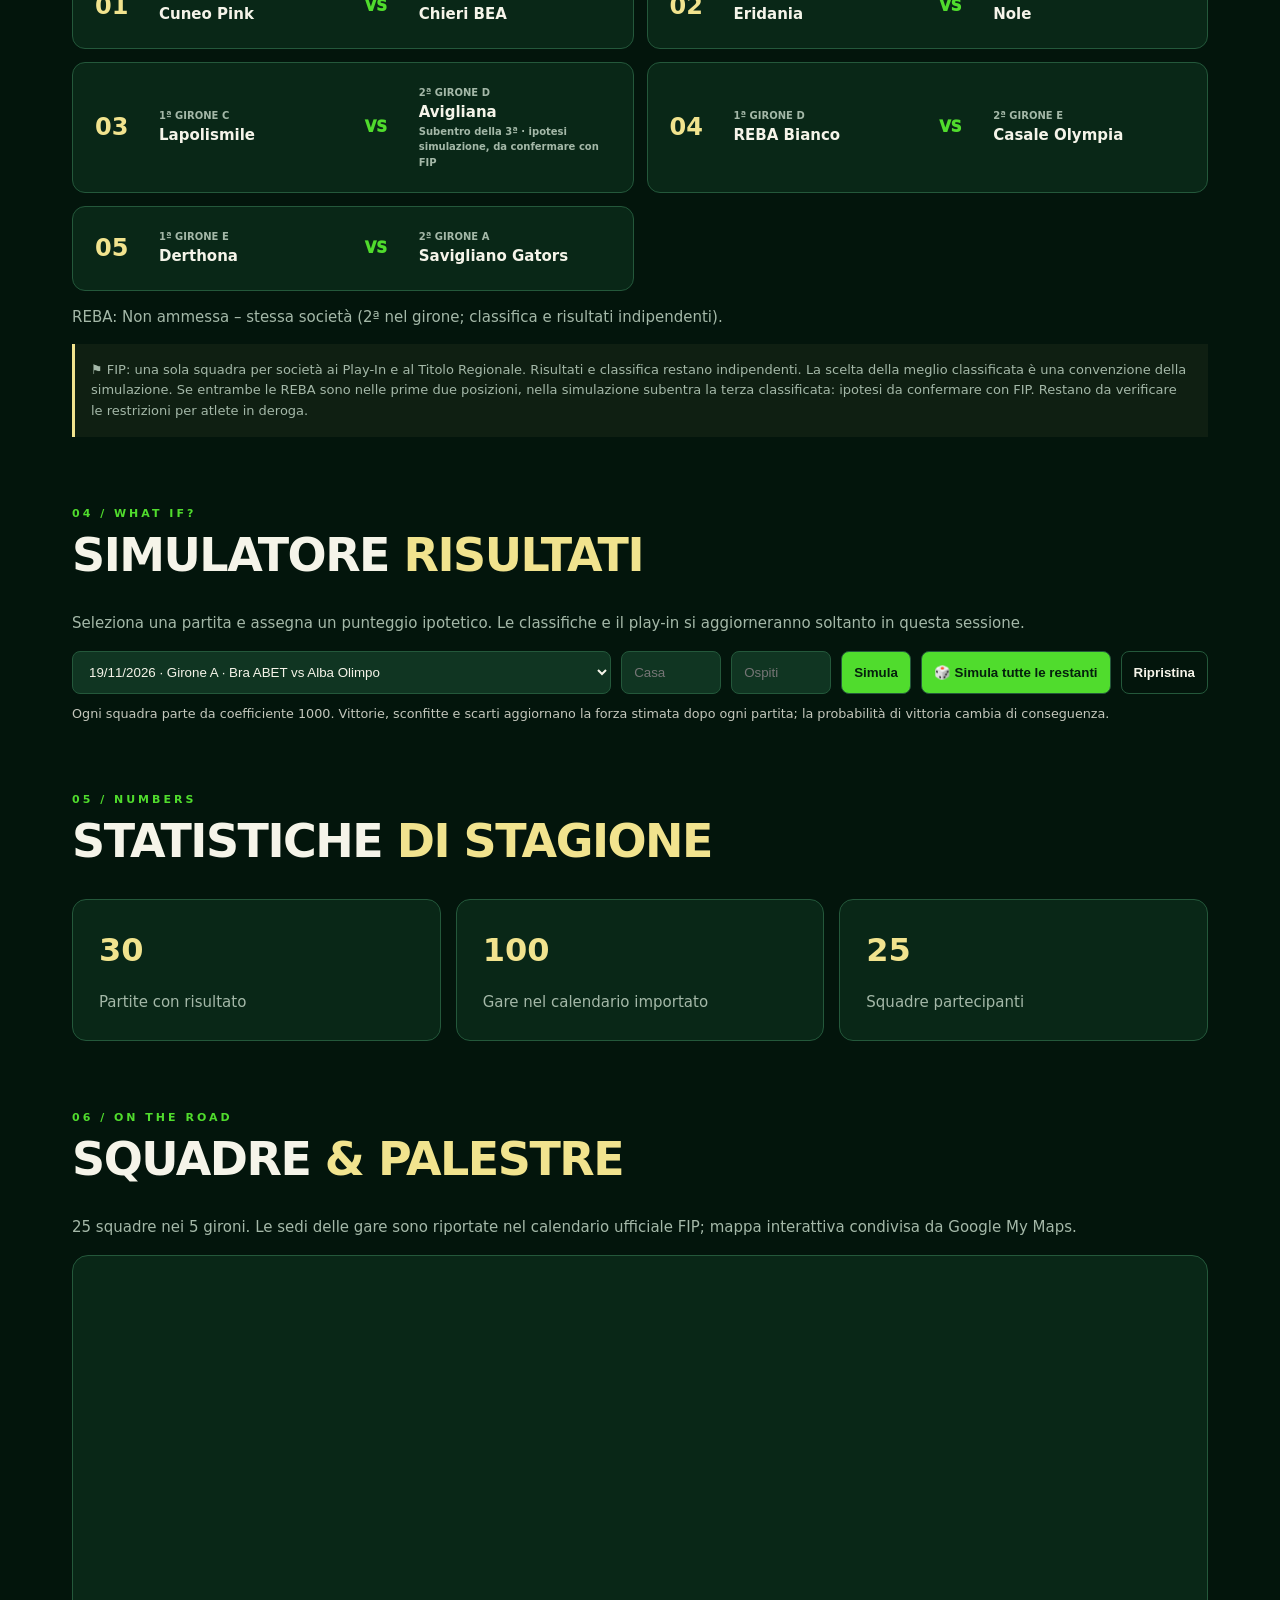
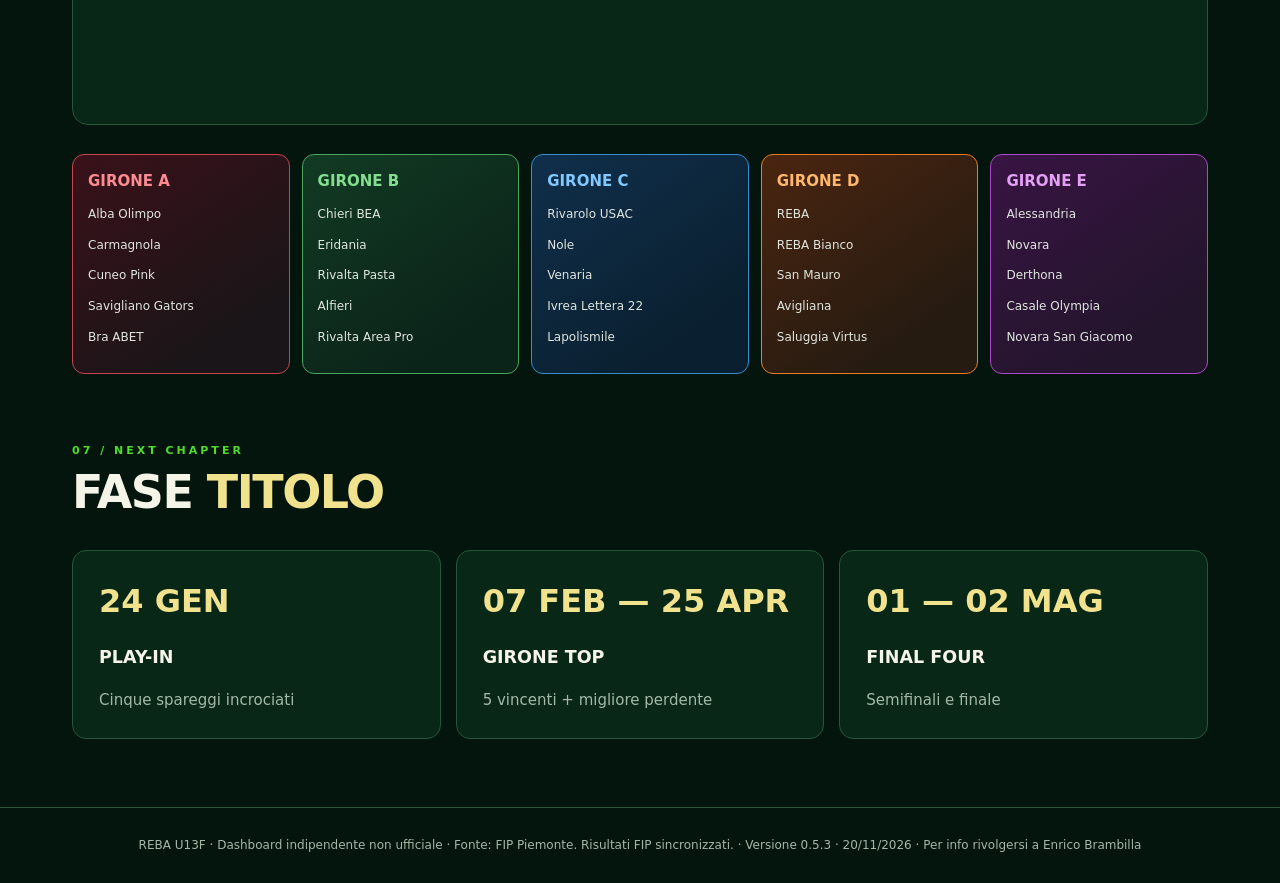
==== commit bdfa82e5: "Uniforma risultati delle skin e aggiorna versione 0.5.3" ====
--- a/index.html
+++ b/index.html
@@ -1 +1 @@
-<!doctype html><html lang="it"><head><meta charset="utf-8"><meta name="viewport" content="width=device-width, initial-scale=1"><title>REBA | U13F Jr. NBA Piemonte</title><link rel="stylesheet" href="style.css?v=0.5.2"></head><body><header class="top"><a href="#home" class="brand">REBA <span>U13F / 26—27</span></a><nav><a href="#risultati">Risultati</a><a href="#classifiche">Classifiche</a><a href="#playin">Play-in</a></nav></header><main><section id="home" class="hero"><div class="hero-text"><div class="eyebrow">JR. NBA · PIEMONTE · 2026/27</div><h1>IL CAMPIONATO.<br><em>LA NOSTRA PASSIONE.</em></h1><p>25 squadre. 5 gironi. Una stagione da seguire, partita dopo partita.</p><div class="pills"><span>● FOCUS REBA</span><span id="sync">Calendario FIP 23.10.2026</span></div></div><img class="logo" src="assets/Reba-logo.webp" alt="Logo Polisportiva REBA"></section><section class="feature"><div><div class="eyebrow">NEXT UP / POLISPORTIVA REBA</div><h2 id="nextTitle">Caricamento calendario…</h2><p id="nextInfo"></p></div><div class="big-vs">VS</div></section><section id="risultati"><div class="section-head"><div><div class="eyebrow">01 / MATCH CENTER</div><h2>RISULTATI <em>& PARTITE</em></h2></div><div class="match-filters"><label class="reba-filter"><input type="checkbox" id="onlyReba"> Solo REBA</label><select id="matchGroup" aria-label="Filtra girone"><option value="all">Tutti i gironi</option></select></div></div><div id="matches" class="match-list"></div></section><section id="classifiche"><div class="section-head"><div><div class="eyebrow">02 / LEAGUE STANDINGS</div><h2>CLASSIFICHE <em>DEI GIRONI</em></h2></div></div><p class="hint">Classifiche calcolate dai risultati disponibili. Le parità saranno ordinate secondo i criteri ufficiali quando applicabili.</p><div id="tables" class="tables"></div></section><section id="playin"><div class="section-head"><div><div class="eyebrow">03 / ROAD TO THE TITLE</div><h2>PLAY-IN <em>TRACKER</em></h2></div><span class="date-badge">24 GEN 2027</span></div><p class="hint">Proiezione dinamica, non qualificazione matematica. REBA e REBA Bianco: una sola ammessa per società. Per la simulazione scegliamo la meglio classificata; a parità valgono gli spareggi, a partire dagli scontri diretti. Se la parità resta irrisolta, ammissione da definire.</p><div id="bracket" class="bracket"></div><p id="playinStatus" class="hint" aria-live="polite"></p><p class="note">⚑ FIP: una sola squadra per società ai Play-In e al Titolo Regionale. Risultati e classifica restano indipendenti. La scelta della meglio classificata è una convenzione della simulazione. Se entrambe le REBA sono nelle prime due posizioni, nella simulazione subentra la terza classificata: ipotesi da confermare con FIP. Restano da verificare le restrizioni per atlete in deroga.</p></section><section id="simulatore"><div class="section-head"><div><div class="eyebrow">04 / WHAT IF?</div><h2>SIMULATORE <em>RISULTATI</em></h2></div></div><p class="hint">Seleziona una partita e assegna un punteggio ipotetico. Le classifiche e il play-in si aggiorneranno soltanto in questa sessione.</p><div class="sim"><select id="simMatch"></select><input type="number" id="scoreHome" min="0" placeholder="Casa" aria-label="Punti squadra di casa"><input type="number" id="scoreAway" min="0" placeholder="Ospiti" aria-label="Punti squadra ospite"><button id="simulate">Simula</button><button id="reset" class="ghost">Ripristina</button></div><div id="simStatus" class="hint"></div></section><section id="statistiche"><div class="section-head"><div><div class="eyebrow">05 / NUMBERS</div><h2>STATISTICHE <em>DI STAGIONE</em></h2></div></div><div id="stats" class="stats"></div></section><section id="palestre"><div class="section-head"><div><div class="eyebrow">06 / ON THE ROAD</div><h2>SQUADRE <em>& PALESTRE</em></h2></div></div><p class="hint">25 squadre nei 5 gironi. Le sedi delle gare sono riportate nel calendario ufficiale FIP; mappa interattiva condivisa da Google My Maps.</p><iframe class="map-frame" title="Mappa delle palestre U13F Piemonte" loading="lazy" referrerpolicy="no-referrer-when-downgrade" src="https://www.google.com/maps/d/embed?mid=1JZEQtfkewoCIOnvi6FJE1i5hBzqazy4&amp;ll=44.91434599033553%2C8.146989349999973&amp;z=9"></iframe><div id="teams" class="team-grid"></div></section><section id="titolo"><div class="section-head"><div><div class="eyebrow">07 / NEXT CHAPTER</div><h2>FASE <em>TITOLO</em></h2></div></div><div class="phases"><div><b>24 GEN</b><h3>PLAY-IN</h3><p>Cinque spareggi incrociati</p></div><div><b>07 FEB — 25 APR</b><h3>GIRONE TOP</h3><p>5 vincenti + migliore perdente</p></div><div><b>01 — 02 MAG</b><h3>FINAL FOUR</h3><p>Semifinali e finale</p></div></div></section></main><footer>REBA U13F · Dashboard indipendente non ufficiale · Fonte: FIP Piemonte. <span id="status">Risultati FIP sincronizzati automaticamente.</span> <span class="site-version">· Versione 0.5.2 · 17/11/2026</span> · Per info rivolgersi a Enrico Brambilla</footer><script src="app.js?v=0.5.2"></script></body></html>
+<!doctype html><html lang="it"><head><meta charset="utf-8"><meta name="viewport" content="width=device-width, initial-scale=1"><title>REBA | U13F Jr. NBA Piemonte</title><link rel="stylesheet" href="style.css?v=0.5.2"></head><body><header class="top"><a href="#home" class="brand">REBA <span>U13F / 26—27</span></a><nav><a href="#risultati">Risultati</a><a href="#classifiche">Classifiche</a><a href="#playin">Play-in</a></nav></header><main><section id="home" class="hero"><div class="hero-text"><div class="eyebrow">JR. NBA · PIEMONTE · 2026/27</div><h1>IL CAMPIONATO.<br><em>LA NOSTRA PASSIONE.</em></h1><p>25 squadre. 5 gironi. Una stagione da seguire, partita dopo partita.</p><div class="pills"><span>● FOCUS REBA</span><span id="sync">Calendario FIP 23.10.2026</span></div></div><img class="logo" src="assets/Reba-logo.webp" alt="Logo Polisportiva REBA"></section><section class="feature"><div><div class="eyebrow">NEXT UP / POLISPORTIVA REBA</div><h2 id="nextTitle">Caricamento calendario…</h2><p id="nextInfo"></p></div><div class="big-vs">VS</div></section><section id="risultati"><div class="section-head"><div><div class="eyebrow">01 / MATCH CENTER</div><h2>RISULTATI <em>& PARTITE</em></h2></div><div class="match-filters"><label class="reba-filter"><input type="checkbox" id="onlyReba"> Solo REBA</label><select id="matchGroup" aria-label="Filtra girone"><option value="all">Tutti i gironi</option></select></div></div><div id="matches" class="match-list"></div></section><section id="classifiche"><div class="section-head"><div><div class="eyebrow">02 / LEAGUE STANDINGS</div><h2>CLASSIFICHE <em>DEI GIRONI</em></h2></div></div><p class="hint">Classifiche calcolate dai risultati disponibili. Le parità saranno ordinate secondo i criteri ufficiali quando applicabili.</p><div id="tables" class="tables"></div></section><section id="playin"><div class="section-head"><div><div class="eyebrow">03 / ROAD TO THE TITLE</div><h2>PLAY-IN <em>TRACKER</em></h2></div><span class="date-badge">24 GEN 2027</span></div><p class="hint">Proiezione dinamica, non qualificazione matematica. REBA e REBA Bianco: una sola ammessa per società. Per la simulazione scegliamo la meglio classificata; a parità valgono gli spareggi, a partire dagli scontri diretti. Se la parità resta irrisolta, ammissione da definire.</p><div id="bracket" class="bracket"></div><p id="playinStatus" class="hint" aria-live="polite"></p><p class="note">⚑ FIP: una sola squadra per società ai Play-In e al Titolo Regionale. Risultati e classifica restano indipendenti. La scelta della meglio classificata è una convenzione della simulazione. Se entrambe le REBA sono nelle prime due posizioni, nella simulazione subentra la terza classificata: ipotesi da confermare con FIP. Restano da verificare le restrizioni per atlete in deroga.</p></section><section id="simulatore"><div class="section-head"><div><div class="eyebrow">04 / WHAT IF?</div><h2>SIMULATORE <em>RISULTATI</em></h2></div></div><p class="hint">Seleziona una partita e assegna un punteggio ipotetico. Le classifiche e il play-in si aggiorneranno soltanto in questa sessione.</p><div class="sim"><select id="simMatch"></select><input type="number" id="scoreHome" min="0" placeholder="Casa" aria-label="Punti squadra di casa"><input type="number" id="scoreAway" min="0" placeholder="Ospiti" aria-label="Punti squadra ospite"><button id="simulate">Simula</button><button id="reset" class="ghost">Ripristina</button></div><div id="simStatus" class="hint"></div></section><section id="statistiche"><div class="section-head"><div><div class="eyebrow">05 / NUMBERS</div><h2>STATISTICHE <em>DI STAGIONE</em></h2></div></div><div id="stats" class="stats"></div></section><section id="palestre"><div class="section-head"><div><div class="eyebrow">06 / ON THE ROAD</div><h2>SQUADRE <em>& PALESTRE</em></h2></div></div><p class="hint">25 squadre nei 5 gironi. Le sedi delle gare sono riportate nel calendario ufficiale FIP; mappa interattiva condivisa da Google My Maps.</p><iframe class="map-frame" title="Mappa delle palestre U13F Piemonte" loading="lazy" referrerpolicy="no-referrer-when-downgrade" src="https://www.google.com/maps/d/embed?mid=1JZEQtfkewoCIOnvi6FJE1i5hBzqazy4&amp;ll=44.91434599033553%2C8.146989349999973&amp;z=9"></iframe><div id="teams" class="team-grid"></div></section><section id="titolo"><div class="section-head"><div><div class="eyebrow">07 / NEXT CHAPTER</div><h2>FASE <em>TITOLO</em></h2></div></div><div class="phases"><div><b>24 GEN</b><h3>PLAY-IN</h3><p>Cinque spareggi incrociati</p></div><div><b>07 FEB — 25 APR</b><h3>GIRONE TOP</h3><p>5 vincenti + migliore perdente</p></div><div><b>01 — 02 MAG</b><h3>FINAL FOUR</h3><p>Semifinali e finale</p></div></div></section></main><footer>REBA U13F · Dashboard indipendente non ufficiale · Fonte: FIP Piemonte. <span id="status">Risultati FIP sincronizzati automaticamente.</span> <span class="site-version">· Versione 0.5.3 · 20/11/2026</span> · Per info rivolgersi a Enrico Brambilla</footer><script src="app.js?v=0.5.2"></script></body></html>
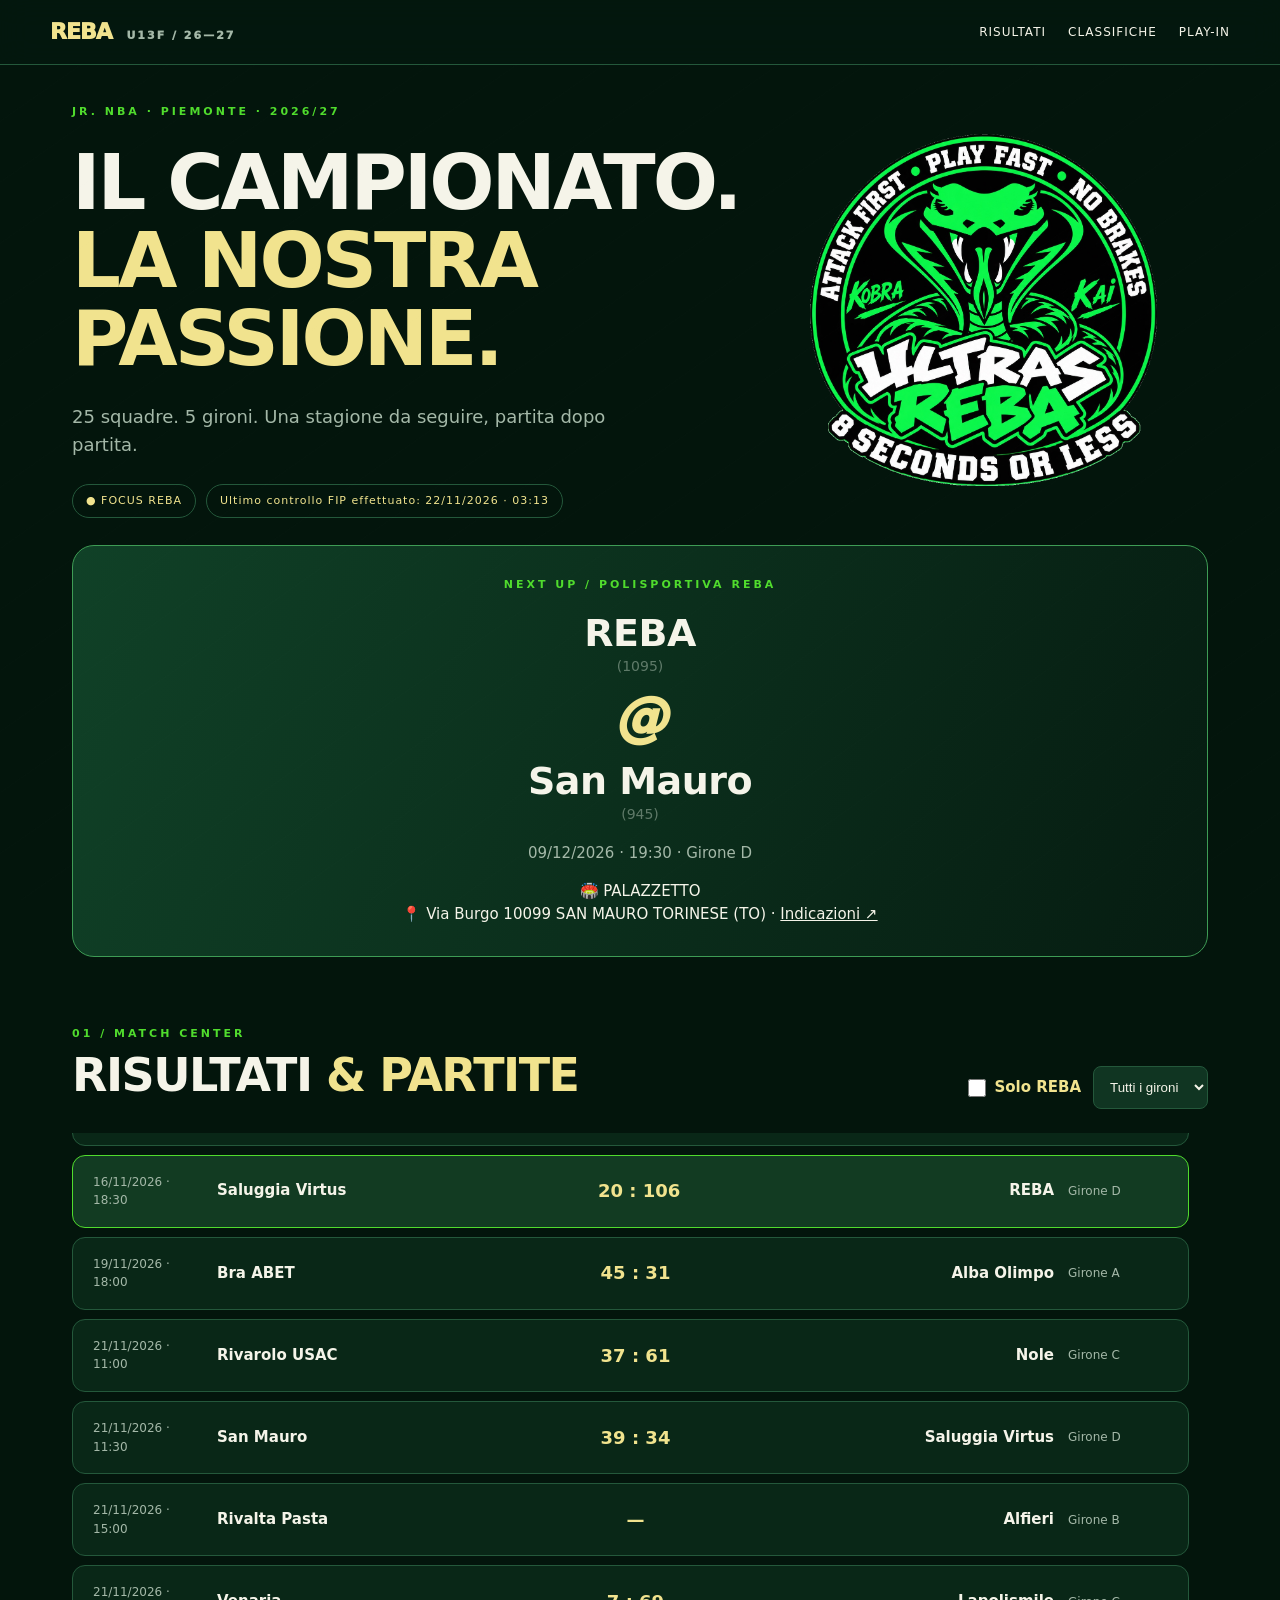
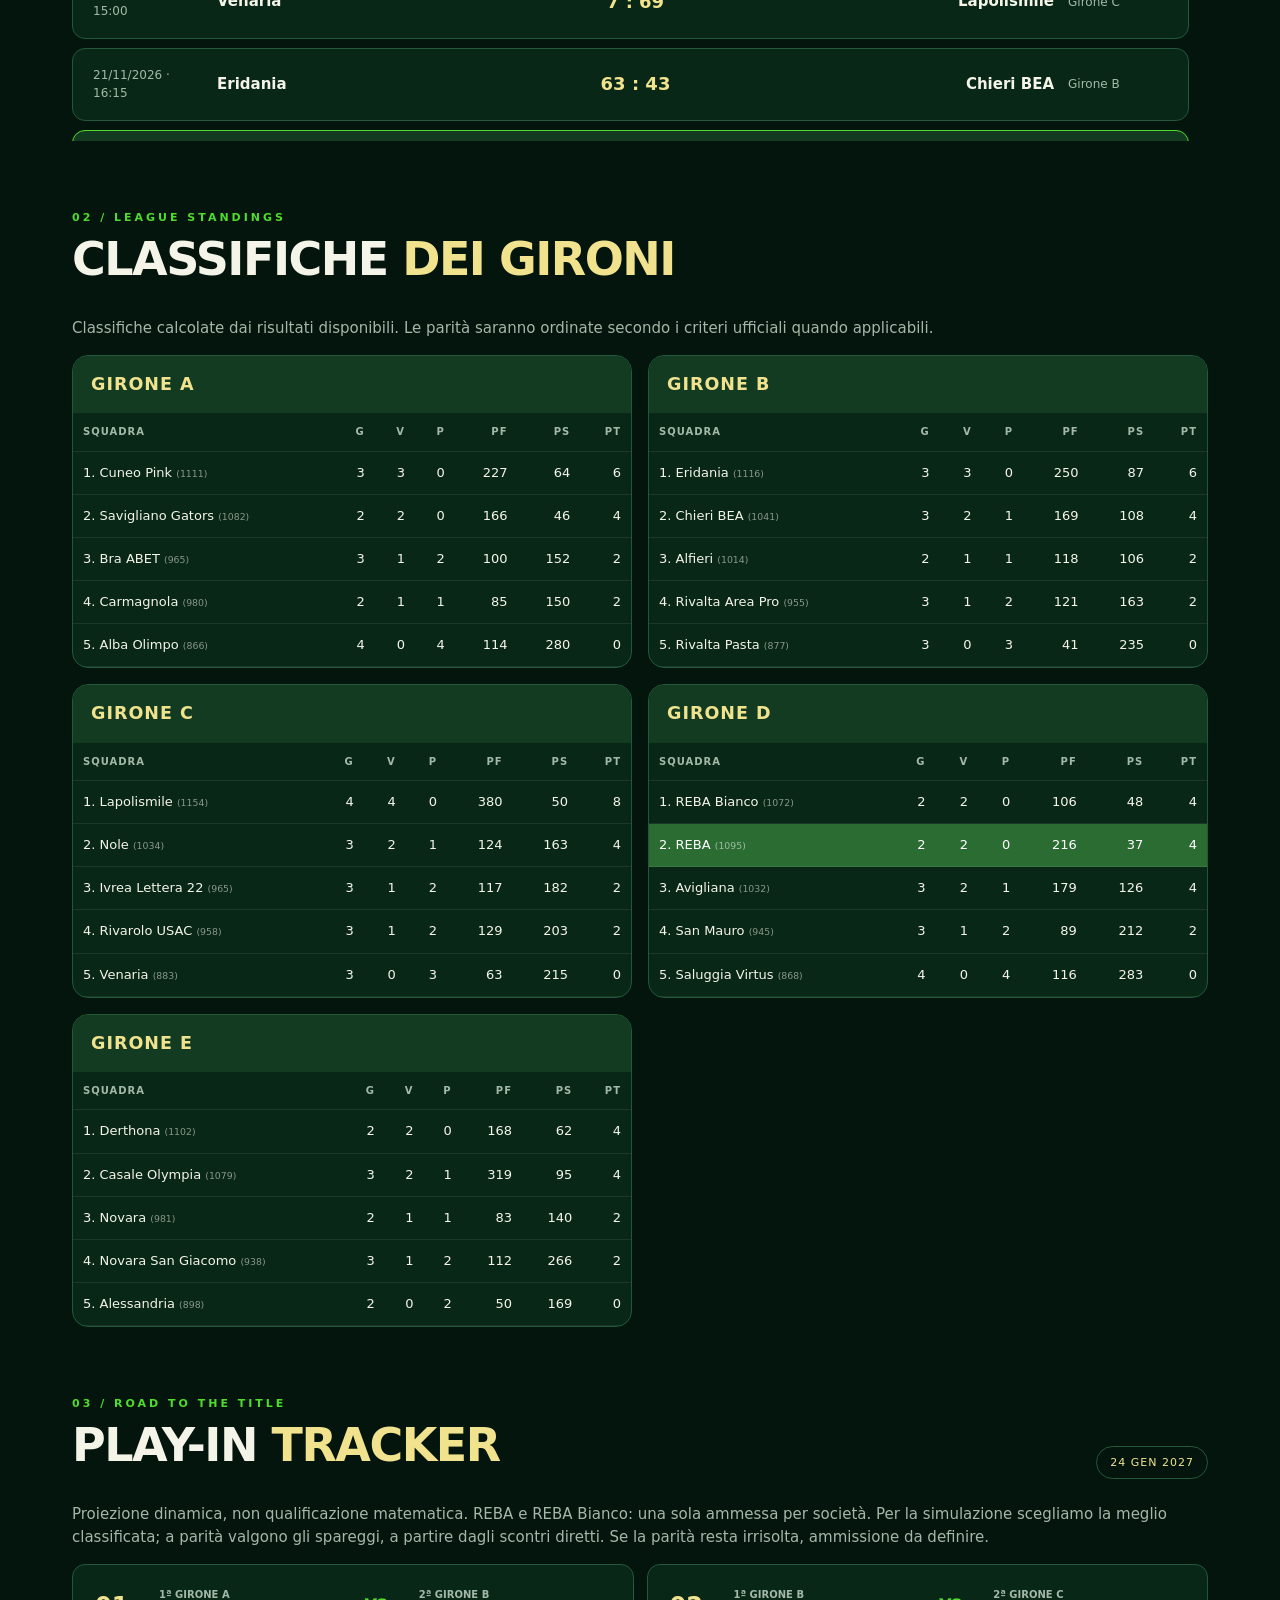
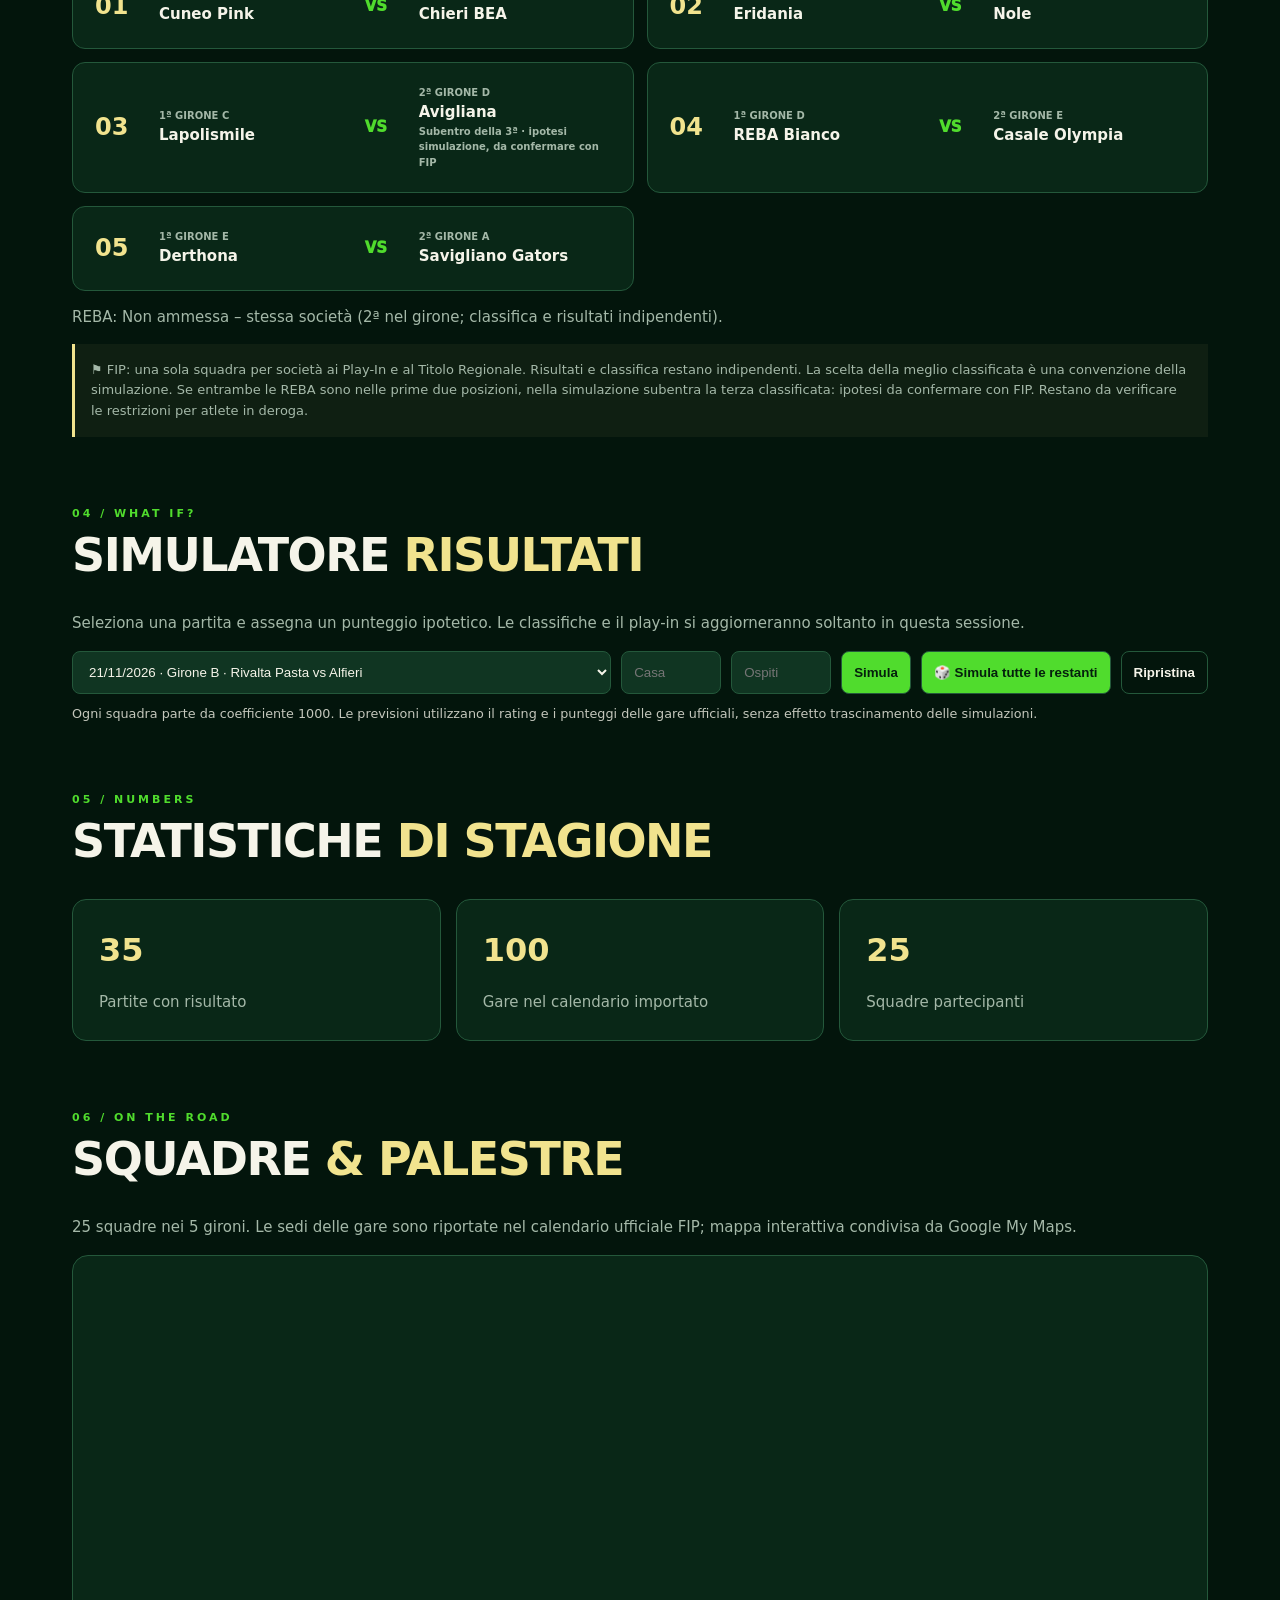
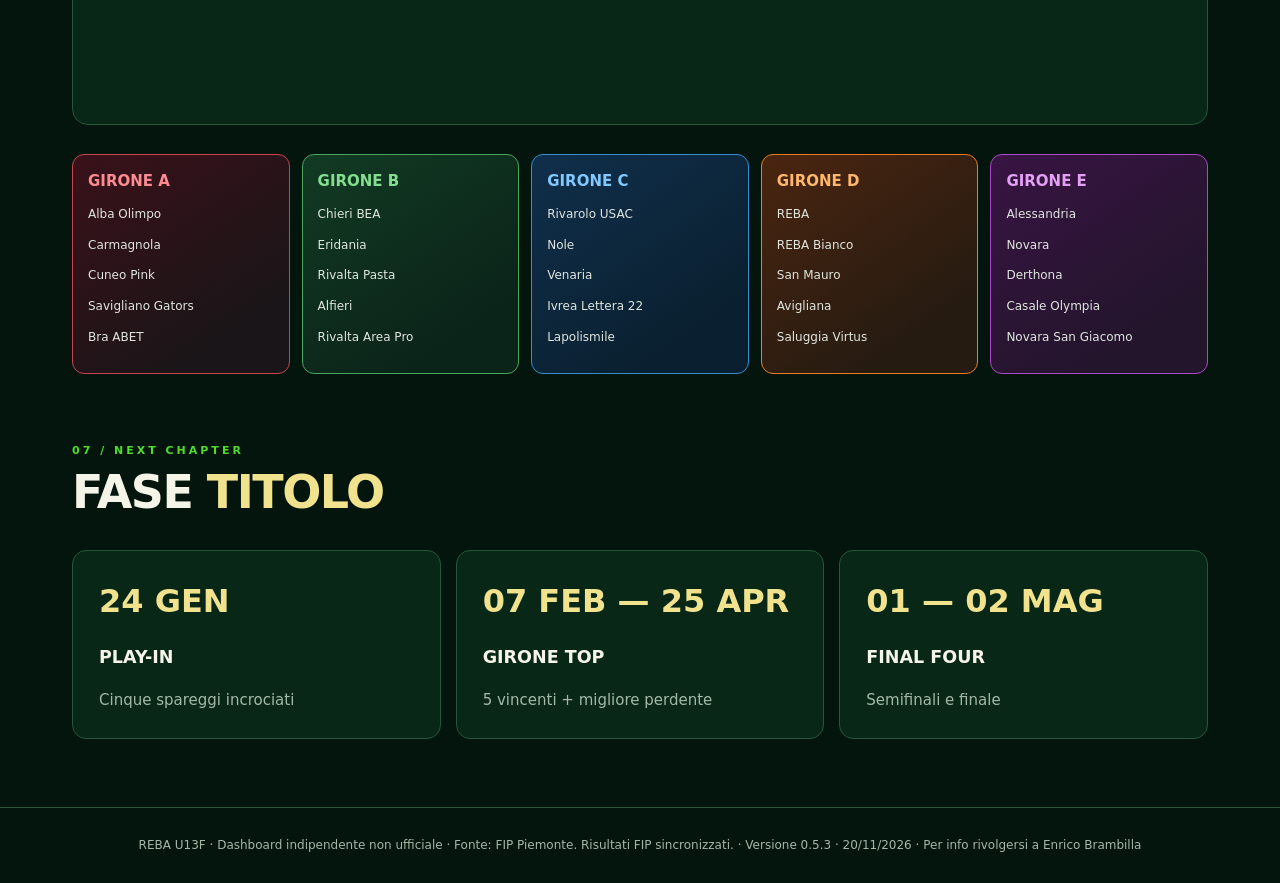
==== commit 9db3f418: "Refresh simulator JavaScript cache version" ====
--- a/index.html
+++ b/index.html
@@ -1 +1 @@
-<!doctype html><html lang="it"><head><meta charset="utf-8"><meta name="viewport" content="width=device-width, initial-scale=1"><title>REBA | U13F Jr. NBA Piemonte</title><link rel="stylesheet" href="style.css?v=0.5.2"></head><body><header class="top"><a href="#home" class="brand">REBA <span>U13F / 26—27</span></a><nav><a href="#risultati">Risultati</a><a href="#classifiche">Classifiche</a><a href="#playin">Play-in</a></nav></header><main><section id="home" class="hero"><div class="hero-text"><div class="eyebrow">JR. NBA · PIEMONTE · 2026/27</div><h1>IL CAMPIONATO.<br><em>LA NOSTRA PASSIONE.</em></h1><p>25 squadre. 5 gironi. Una stagione da seguire, partita dopo partita.</p><div class="pills"><span>● FOCUS REBA</span><span id="sync">Calendario FIP 23.10.2026</span></div></div><img class="logo" src="assets/Reba-logo.webp" alt="Logo Polisportiva REBA"></section><section class="feature"><div><div class="eyebrow">NEXT UP / POLISPORTIVA REBA</div><h2 id="nextTitle">Caricamento calendario…</h2><p id="nextInfo"></p></div><div class="big-vs">VS</div></section><section id="risultati"><div class="section-head"><div><div class="eyebrow">01 / MATCH CENTER</div><h2>RISULTATI <em>& PARTITE</em></h2></div><div class="match-filters"><label class="reba-filter"><input type="checkbox" id="onlyReba"> Solo REBA</label><select id="matchGroup" aria-label="Filtra girone"><option value="all">Tutti i gironi</option></select></div></div><div id="matches" class="match-list"></div></section><section id="classifiche"><div class="section-head"><div><div class="eyebrow">02 / LEAGUE STANDINGS</div><h2>CLASSIFICHE <em>DEI GIRONI</em></h2></div></div><p class="hint">Classifiche calcolate dai risultati disponibili. Le parità saranno ordinate secondo i criteri ufficiali quando applicabili.</p><div id="tables" class="tables"></div></section><section id="playin"><div class="section-head"><div><div class="eyebrow">03 / ROAD TO THE TITLE</div><h2>PLAY-IN <em>TRACKER</em></h2></div><span class="date-badge">24 GEN 2027</span></div><p class="hint">Proiezione dinamica, non qualificazione matematica. REBA e REBA Bianco: una sola ammessa per società. Per la simulazione scegliamo la meglio classificata; a parità valgono gli spareggi, a partire dagli scontri diretti. Se la parità resta irrisolta, ammissione da definire.</p><div id="bracket" class="bracket"></div><p id="playinStatus" class="hint" aria-live="polite"></p><p class="note">⚑ FIP: una sola squadra per società ai Play-In e al Titolo Regionale. Risultati e classifica restano indipendenti. La scelta della meglio classificata è una convenzione della simulazione. Se entrambe le REBA sono nelle prime due posizioni, nella simulazione subentra la terza classificata: ipotesi da confermare con FIP. Restano da verificare le restrizioni per atlete in deroga.</p></section><section id="simulatore"><div class="section-head"><div><div class="eyebrow">04 / WHAT IF?</div><h2>SIMULATORE <em>RISULTATI</em></h2></div></div><p class="hint">Seleziona una partita e assegna un punteggio ipotetico. Le classifiche e il play-in si aggiorneranno soltanto in questa sessione.</p><div class="sim"><select id="simMatch"></select><input type="number" id="scoreHome" min="0" placeholder="Casa" aria-label="Punti squadra di casa"><input type="number" id="scoreAway" min="0" placeholder="Ospiti" aria-label="Punti squadra ospite"><button id="simulate">Simula</button><button id="reset" class="ghost">Ripristina</button></div><div id="simStatus" class="hint"></div></section><section id="statistiche"><div class="section-head"><div><div class="eyebrow">05 / NUMBERS</div><h2>STATISTICHE <em>DI STAGIONE</em></h2></div></div><div id="stats" class="stats"></div></section><section id="palestre"><div class="section-head"><div><div class="eyebrow">06 / ON THE ROAD</div><h2>SQUADRE <em>& PALESTRE</em></h2></div></div><p class="hint">25 squadre nei 5 gironi. Le sedi delle gare sono riportate nel calendario ufficiale FIP; mappa interattiva condivisa da Google My Maps.</p><iframe class="map-frame" title="Mappa delle palestre U13F Piemonte" loading="lazy" referrerpolicy="no-referrer-when-downgrade" src="https://www.google.com/maps/d/embed?mid=1JZEQtfkewoCIOnvi6FJE1i5hBzqazy4&amp;ll=44.91434599033553%2C8.146989349999973&amp;z=9"></iframe><div id="teams" class="team-grid"></div></section><section id="titolo"><div class="section-head"><div><div class="eyebrow">07 / NEXT CHAPTER</div><h2>FASE <em>TITOLO</em></h2></div></div><div class="phases"><div><b>24 GEN</b><h3>PLAY-IN</h3><p>Cinque spareggi incrociati</p></div><div><b>07 FEB — 25 APR</b><h3>GIRONE TOP</h3><p>5 vincenti + migliore perdente</p></div><div><b>01 — 02 MAG</b><h3>FINAL FOUR</h3><p>Semifinali e finale</p></div></div></section></main><footer>REBA U13F · Dashboard indipendente non ufficiale · Fonte: FIP Piemonte. <span id="status">Risultati FIP sincronizzati automaticamente.</span> <span class="site-version">· Versione 0.5.3 · 20/11/2026</span> · Per info rivolgersi a Enrico Brambilla</footer><script src="app.js?v=0.5.2"></script></body></html>
+<!doctype html><html lang="it"><head><meta charset="utf-8"><meta name="viewport" content="width=device-width, initial-scale=1"><title>REBA | U13F Jr. NBA Piemonte</title><link rel="stylesheet" href="style.css?v=0.5.2"></head><body><header class="top"><a href="#home" class="brand">REBA <span>U13F / 26—27</span></a><nav><a href="#risultati">Risultati</a><a href="#classifiche">Classifiche</a><a href="#playin">Play-in</a></nav></header><main><section id="home" class="hero"><div class="hero-text"><div class="eyebrow">JR. NBA · PIEMONTE · 2026/27</div><h1>IL CAMPIONATO.<br><em>LA NOSTRA PASSIONE.</em></h1><p>25 squadre. 5 gironi. Una stagione da seguire, partita dopo partita.</p><div class="pills"><span>● FOCUS REBA</span><span id="sync">Calendario FIP 23.10.2026</span></div></div><img class="logo" src="assets/Reba-logo.webp" alt="Logo Polisportiva REBA"></section><section class="feature"><div><div class="eyebrow">NEXT UP / POLISPORTIVA REBA</div><h2 id="nextTitle">Caricamento calendario…</h2><p id="nextInfo"></p></div><div class="big-vs">VS</div></section><section id="risultati"><div class="section-head"><div><div class="eyebrow">01 / MATCH CENTER</div><h2>RISULTATI <em>& PARTITE</em></h2></div><div class="match-filters"><label class="reba-filter"><input type="checkbox" id="onlyReba"> Solo REBA</label><select id="matchGroup" aria-label="Filtra girone"><option value="all">Tutti i gironi</option></select></div></div><div id="matches" class="match-list"></div></section><section id="classifiche"><div class="section-head"><div><div class="eyebrow">02 / LEAGUE STANDINGS</div><h2>CLASSIFICHE <em>DEI GIRONI</em></h2></div></div><p class="hint">Classifiche calcolate dai risultati disponibili. Le parità saranno ordinate secondo i criteri ufficiali quando applicabili.</p><div id="tables" class="tables"></div></section><section id="playin"><div class="section-head"><div><div class="eyebrow">03 / ROAD TO THE TITLE</div><h2>PLAY-IN <em>TRACKER</em></h2></div><span class="date-badge">24 GEN 2027</span></div><p class="hint">Proiezione dinamica, non qualificazione matematica. REBA e REBA Bianco: una sola ammessa per società. Per la simulazione scegliamo la meglio classificata; a parità valgono gli spareggi, a partire dagli scontri diretti. Se la parità resta irrisolta, ammissione da definire.</p><div id="bracket" class="bracket"></div><p id="playinStatus" class="hint" aria-live="polite"></p><p class="note">⚑ FIP: una sola squadra per società ai Play-In e al Titolo Regionale. Risultati e classifica restano indipendenti. La scelta della meglio classificata è una convenzione della simulazione. Se entrambe le REBA sono nelle prime due posizioni, nella simulazione subentra la terza classificata: ipotesi da confermare con FIP. Restano da verificare le restrizioni per atlete in deroga.</p></section><section id="simulatore"><div class="section-head"><div><div class="eyebrow">04 / WHAT IF?</div><h2>SIMULATORE <em>RISULTATI</em></h2></div></div><p class="hint">Seleziona una partita e assegna un punteggio ipotetico. Le classifiche e il play-in si aggiorneranno soltanto in questa sessione.</p><div class="sim"><select id="simMatch"></select><input type="number" id="scoreHome" min="0" placeholder="Casa" aria-label="Punti squadra di casa"><input type="number" id="scoreAway" min="0" placeholder="Ospiti" aria-label="Punti squadra ospite"><button id="simulate">Simula</button><button id="reset" class="ghost">Ripristina</button></div><div id="simStatus" class="hint"></div></section><section id="statistiche"><div class="section-head"><div><div class="eyebrow">05 / NUMBERS</div><h2>STATISTICHE <em>DI STAGIONE</em></h2></div></div><div id="stats" class="stats"></div></section><section id="palestre"><div class="section-head"><div><div class="eyebrow">06 / ON THE ROAD</div><h2>SQUADRE <em>& PALESTRE</em></h2></div></div><p class="hint">25 squadre nei 5 gironi. Le sedi delle gare sono riportate nel calendario ufficiale FIP; mappa interattiva condivisa da Google My Maps.</p><iframe class="map-frame" title="Mappa delle palestre U13F Piemonte" loading="lazy" referrerpolicy="no-referrer-when-downgrade" src="https://www.google.com/maps/d/embed?mid=1JZEQtfkewoCIOnvi6FJE1i5hBzqazy4&amp;ll=44.91434599033553%2C8.146989349999973&amp;z=9"></iframe><div id="teams" class="team-grid"></div></section><section id="titolo"><div class="section-head"><div><div class="eyebrow">07 / NEXT CHAPTER</div><h2>FASE <em>TITOLO</em></h2></div></div><div class="phases"><div><b>24 GEN</b><h3>PLAY-IN</h3><p>Cinque spareggi incrociati</p></div><div><b>07 FEB — 25 APR</b><h3>GIRONE TOP</h3><p>5 vincenti + migliore perdente</p></div><div><b>01 — 02 MAG</b><h3>FINAL FOUR</h3><p>Semifinali e finale</p></div></div></section></main><footer>REBA U13F · Dashboard indipendente non ufficiale · Fonte: FIP Piemonte. <span id="status">Risultati FIP sincronizzati automaticamente.</span> <span class="site-version">· Versione 0.5.3 · 20/11/2026</span> · Per info rivolgersi a Enrico Brambilla</footer><script src="app.js?v=0.5.3"></script></body></html>
